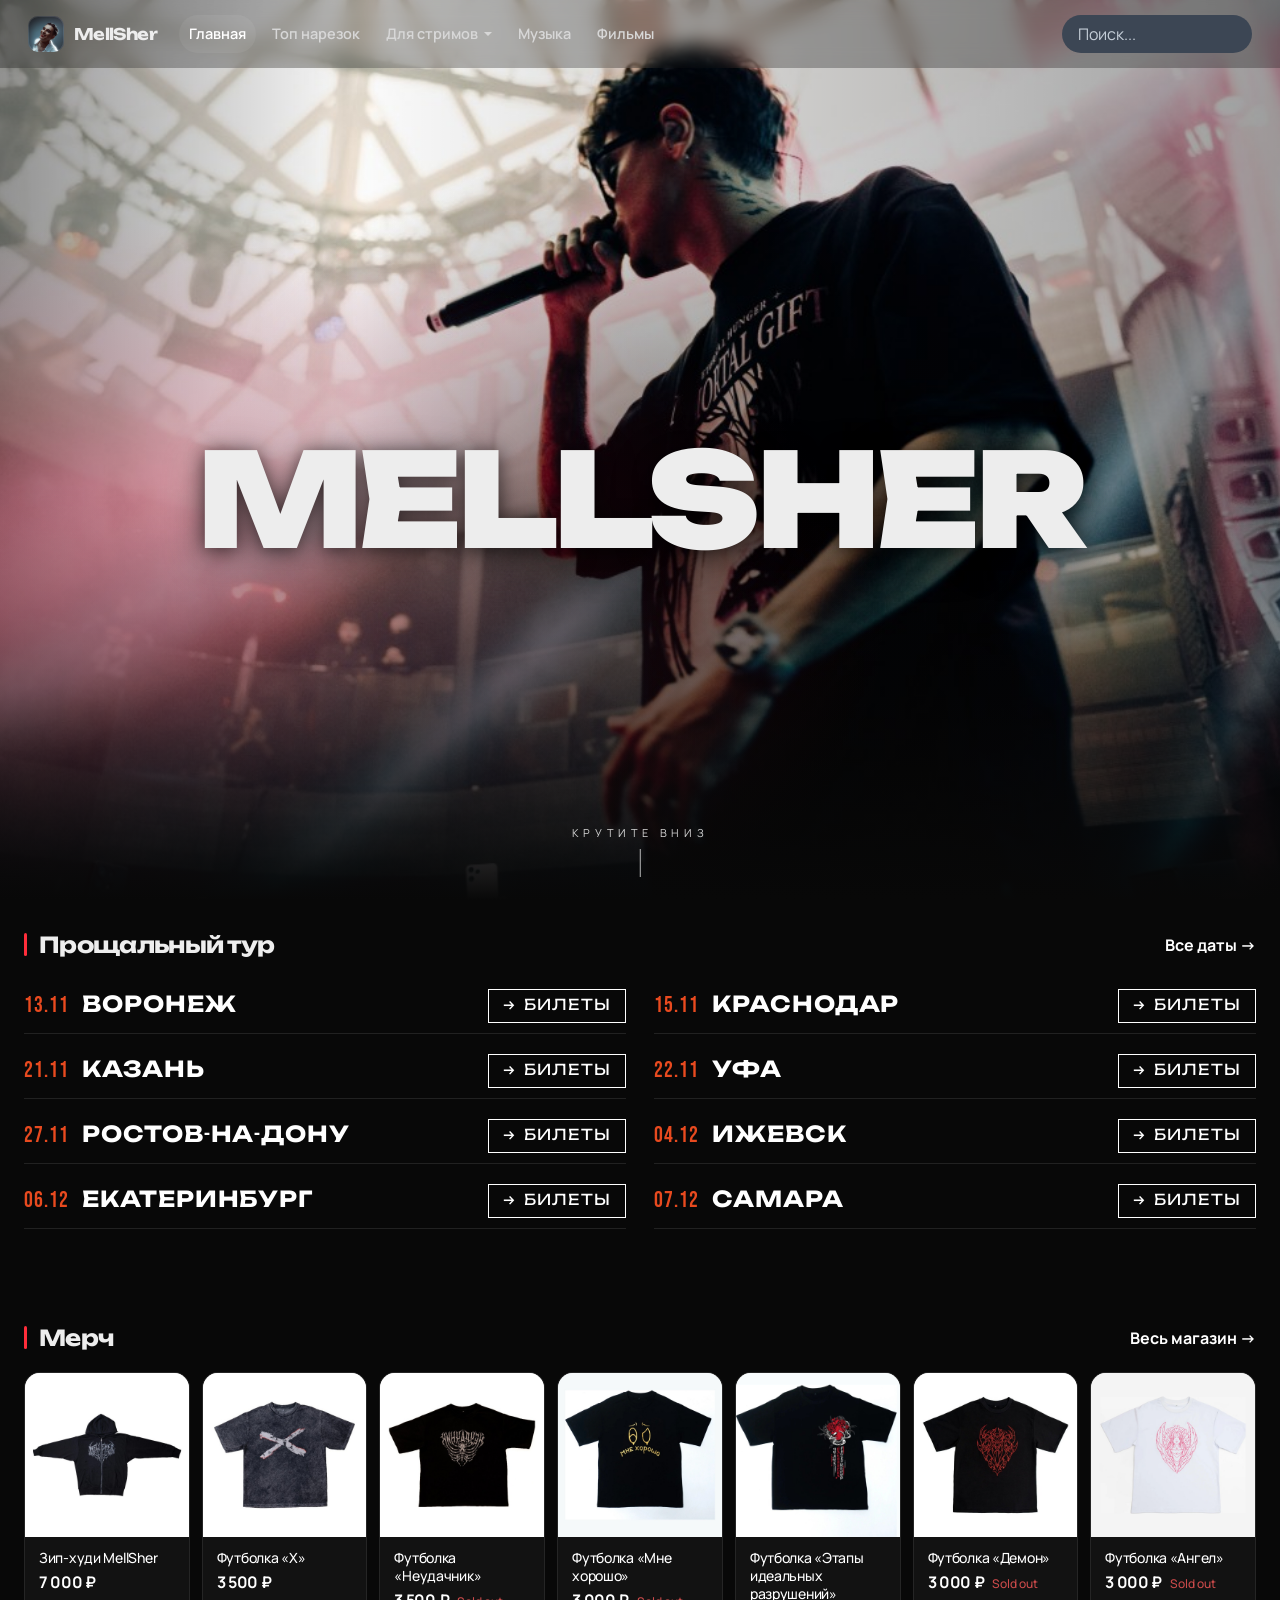
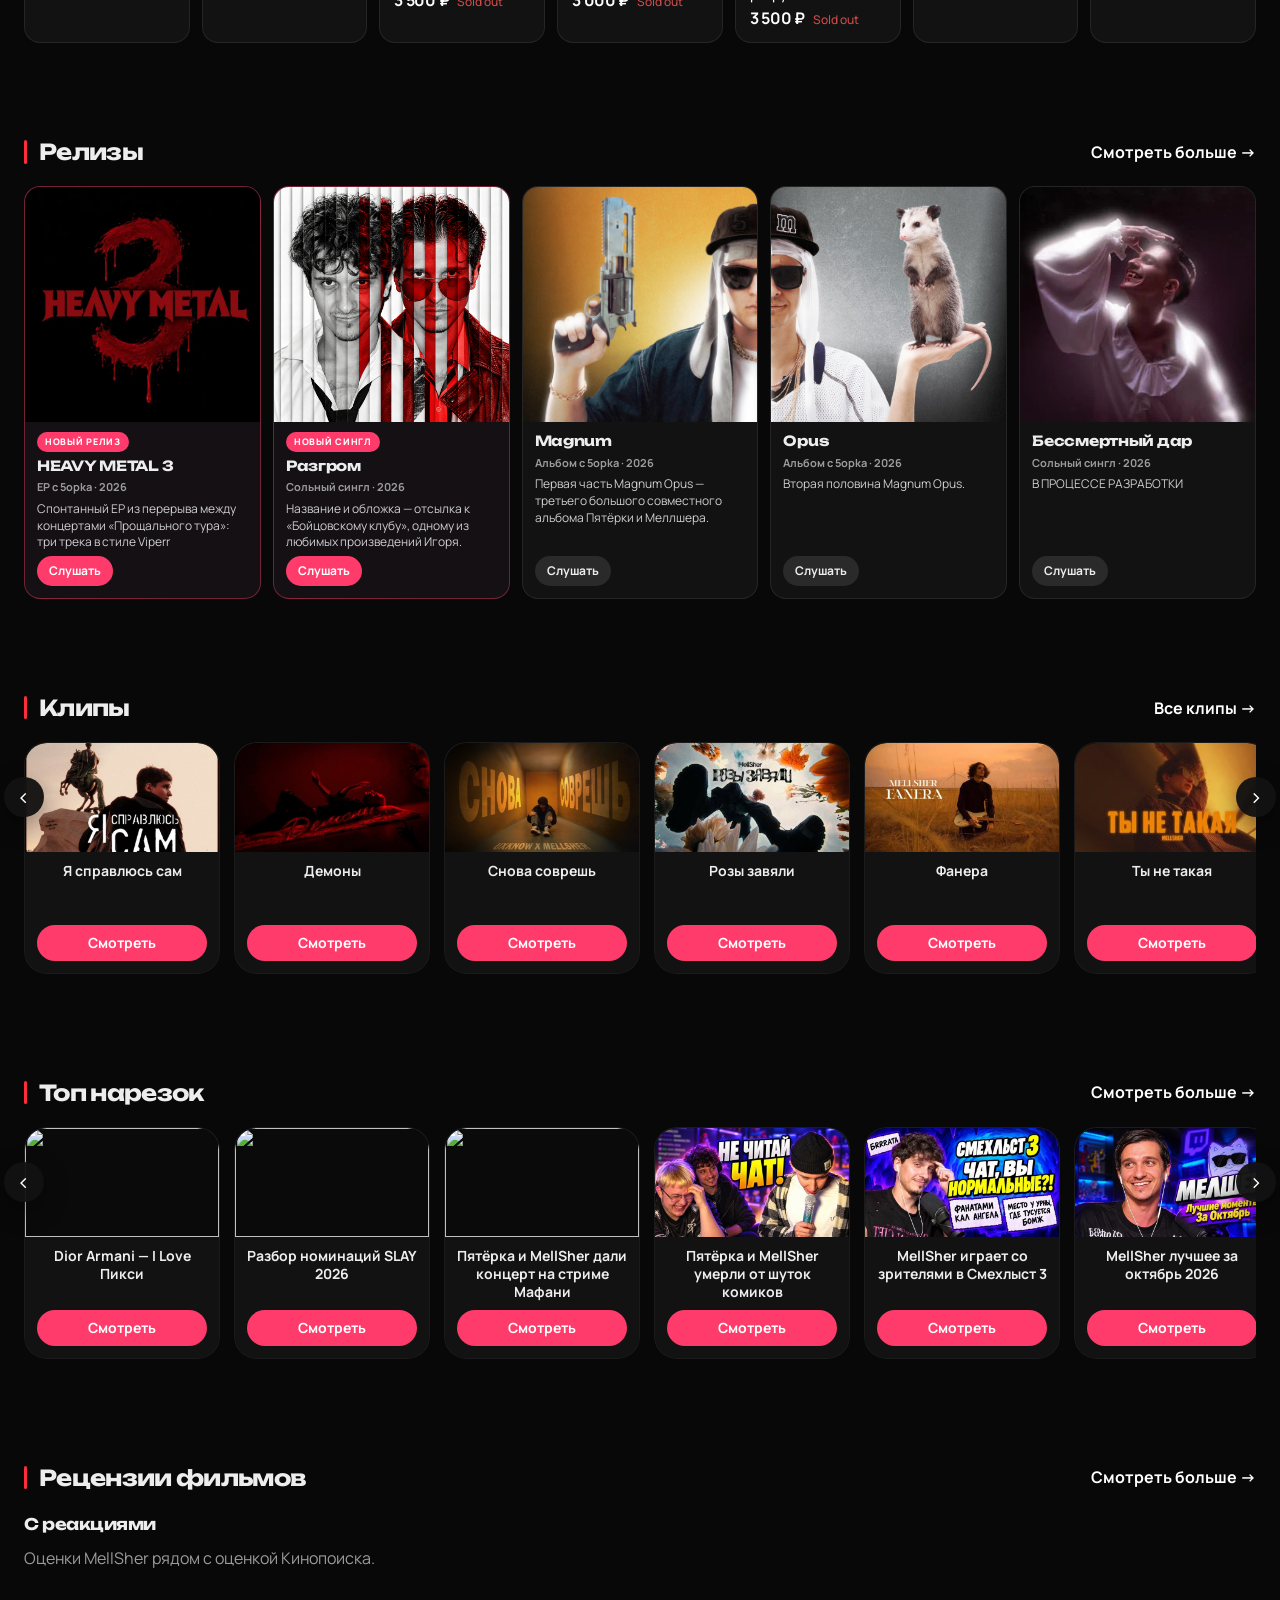
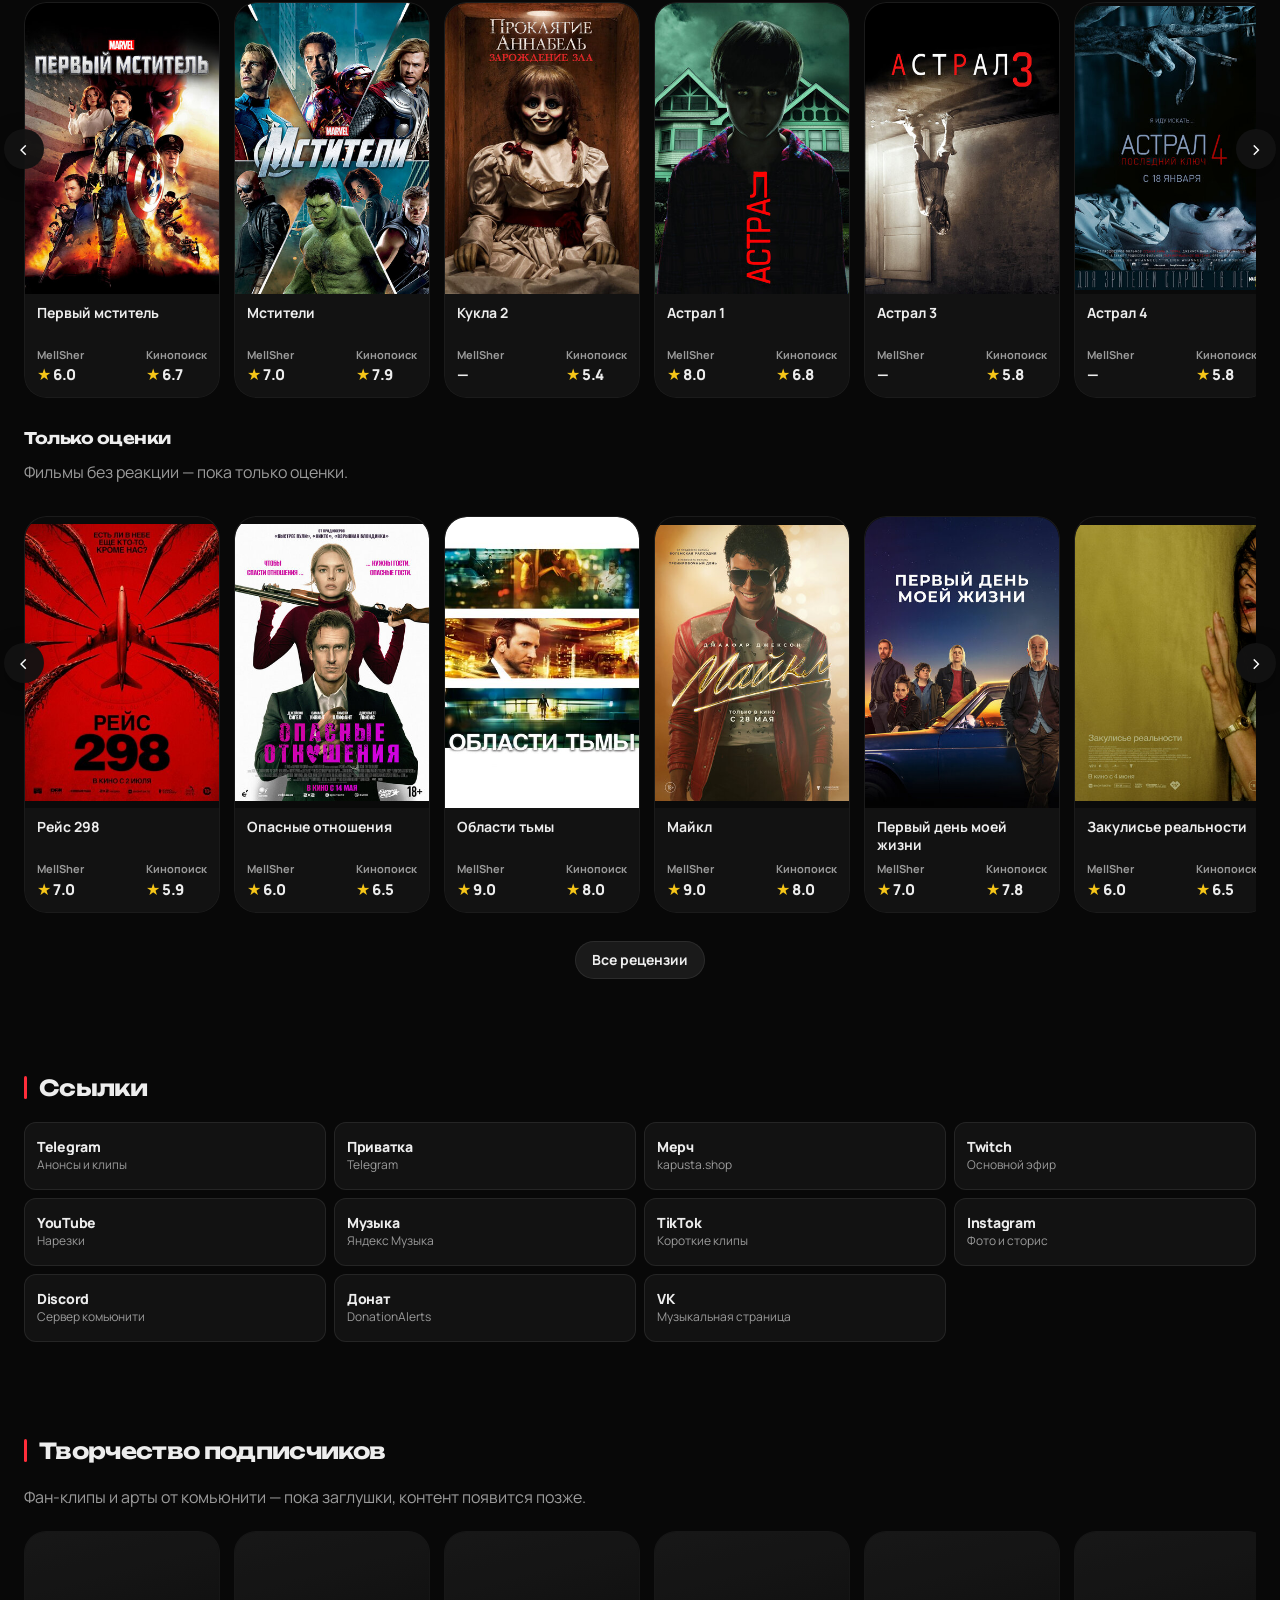
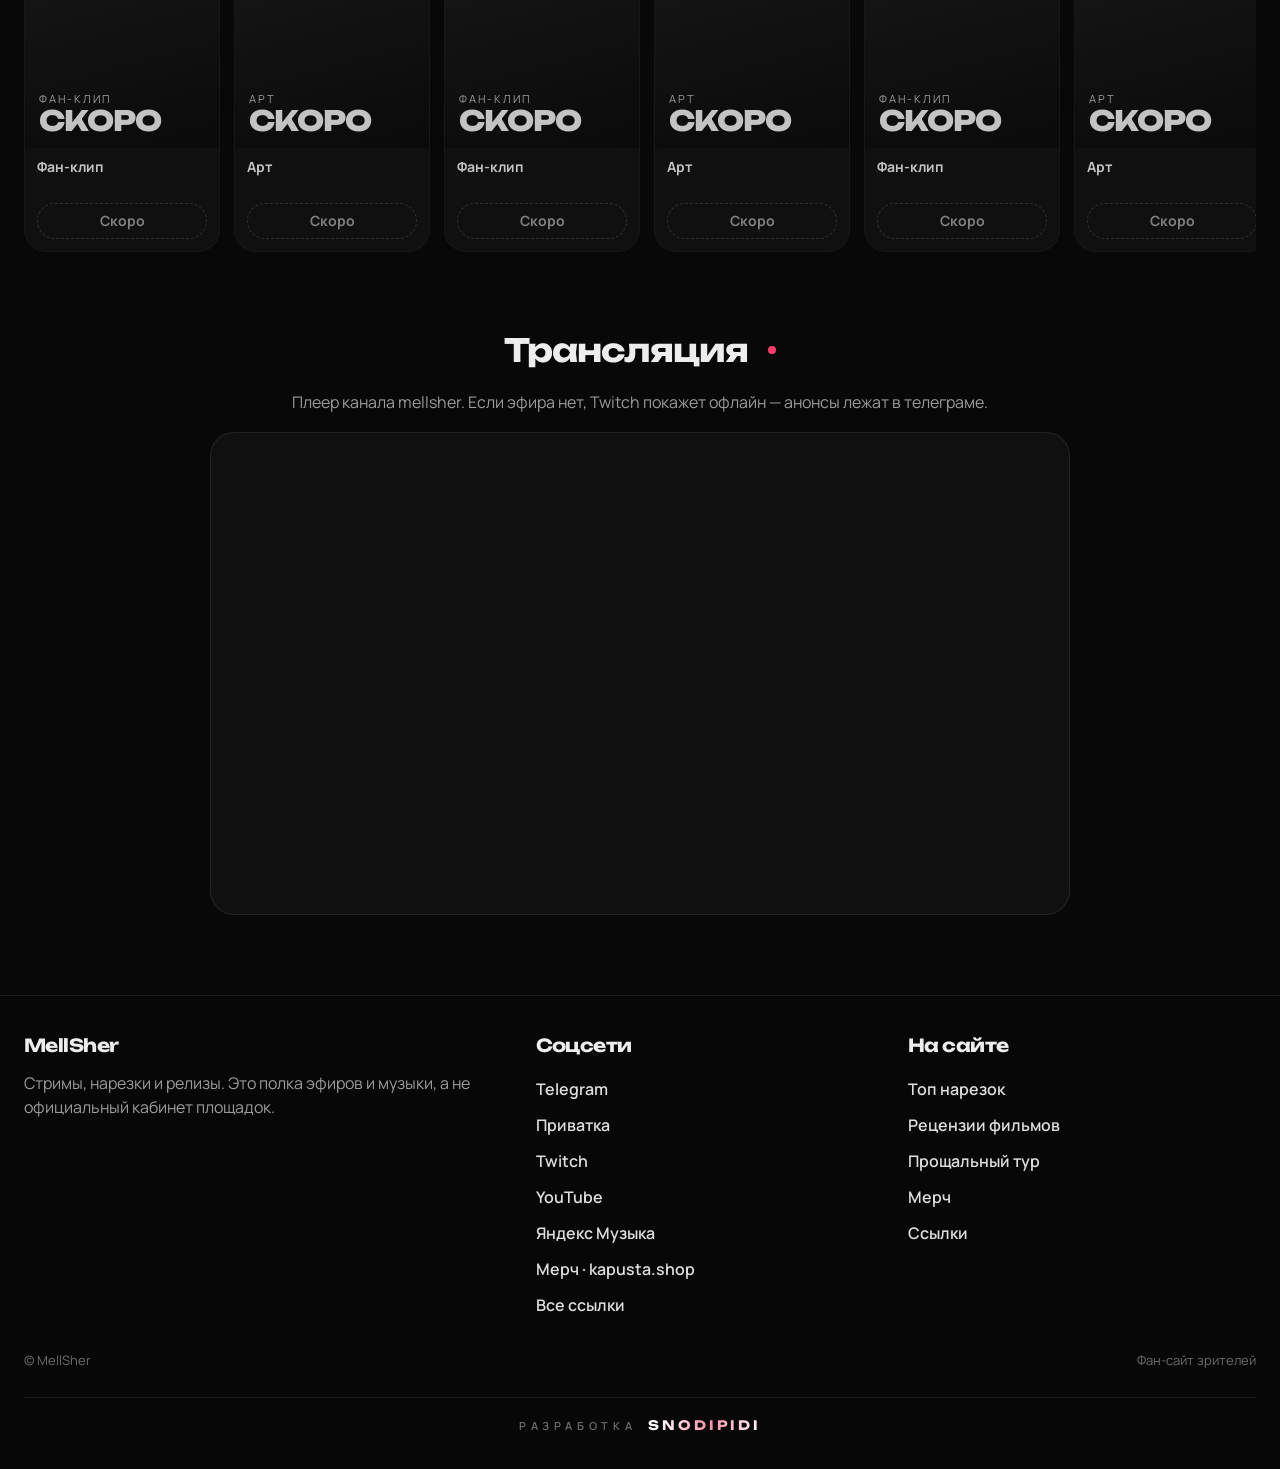
==== index.html @ 5dbf3616 "кнопка смотреть" ====
<!DOCTYPE html>
<html lang="ru">
<head>
  <meta charset="UTF-8" />
  <meta name="viewport" content="width=device-width, initial-scale=1" />
  <title>MellSher — стримы, шоу и релизы</title>
  <meta name="description" content="Фан-сайт MellSher: нарезки, реакции на ШГШ, релизы с 5opka и прощальный тур." />
  <meta name="theme-color" content="#080808" />
  <link rel="icon" href="favicon.svg" />
  <link rel="stylesheet" href="css/styles.css?v=39" />
</head>
<body data-page="home">
  <div id="chrome-header"></div>
  <main id="page"></main>
  <div id="chrome-footer"></div>
  <noscript><p class="noscript">Включите JavaScript, чтобы открыть сайт.</p></noscript>
  <script src="js/data.js?v=39"></script>
  <script src="js/reactions.js?v=39"></script>
  <script src="js/app.js?v=39"></script>
</body>
</html>
---- css/styles.css ----
@import url("https://fonts.googleapis.com/css2?family=Bebas+Neue&family=Manrope:wght@400;500;600;700;800&family=Unbounded:wght@500;700;800;900&display=swap");

:root {
  --bg: #080808;
  --bg-2: #101010;
  --card: #141414;
  --card-2: #1b1b1b;
  --text: #ededed;
  --muted: #9b9b9b;
  --faint: #6d6d6d;
  --line: rgba(255, 255, 255, 0.08);
  --red: #ff2d3a;
  --pink: #ff3b6b;
  --star: #f5c518;
  --header: 68px;
  --shadow: 0 20px 60px rgba(0, 0, 0, 0.35);
  --radius: 22px;
  font-synthesis: none;
}

* { box-sizing: border-box; }
html { scroll-behavior: smooth; }
body {
  margin: 0;
  background: var(--bg);
  color: var(--text);
  font-family: Manrope, Arial, sans-serif;
  font-size: 16px;
  line-height: 1.5;
  min-height: 100vh;
}
img { max-width: 100%; display: block; }
button, input { font: inherit; color: inherit; }
a { color: inherit; text-decoration: none; }
button { cursor: pointer; }
h1, h2, h3, h4 { font-family: Unbounded, Manrope, sans-serif; font-weight: 700; letter-spacing: -0.03em; }

.skip {
  position: absolute;
  left: 12px;
  top: -40px;
  background: #fff;
  color: #000;
  padding: 8px 12px;
  z-index: 100;
}
.skip:focus { top: 12px; }

.noscript {
  margin: 80px auto;
  max-width: 40rem;
  text-align: center;
  color: var(--muted);
}

/* Header */
.header {
  position: fixed;
  inset: 0 0 auto 0;
  z-index: 40;
  height: var(--header);
  display: flex;
  align-items: center;
  gap: 22px;
  padding: 0 28px;
  background: rgba(8, 8, 8, 0.28);
  backdrop-filter: blur(10px);
  transition: background 0.3s ease;
}
.header.solid { background: rgba(8, 8, 8, 0.88); }
.brand {
  display: flex;
  align-items: center;
  gap: 10px;
  flex: 0 0 auto;
  font-family: Unbounded, sans-serif;
  font-weight: 700;
  letter-spacing: -0.04em;
}
.brand-mark {
  width: 36px;
  height: 36px;
  border-radius: 10px;
  background: #1a1a1a url("../assets/brand.png") center 18% / cover;
  box-shadow: inset 0 0 0 1px rgba(255, 255, 255, 0.12);
}
.nav {
  display: flex;
  align-items: center;
  gap: 6px;
  flex: 1;
}
.nav a, .drop > button {
  background: none;
  border: 0;
  color: #d7d7d7;
  padding: 8px 10px;
  border-radius: 999px;
  font-size: 14.5px;
  font-weight: 600;
}
.nav a:hover, .drop > button:hover, .nav a.active { color: #fff; }
.nav a.active { background: rgba(255, 255, 255, 0.06); }

.drop { position: relative; }
.drop > button { display: flex; align-items: center; gap: 6px; }
.drop > button::after {
  content: "";
  border: 4px solid transparent;
  border-top-color: currentColor;
  margin-top: 3px;
}
.drop-menu {
  position: absolute;
  top: calc(100% + 8px);
  left: 0;
  min-width: 210px;
  padding: 8px;
  background: #161616;
  border: 1px solid var(--line);
  border-radius: 16px;
  box-shadow: var(--shadow);
  display: none;
}
.drop:hover .drop-menu, .drop:focus-within .drop-menu, .drop.open .drop-menu { display: grid; }
.drop-menu a {
  padding: 10px 12px;
  border-radius: 10px;
  color: #ddd;
}
.drop-menu a:hover { background: #222; }

.search { position: relative; margin-left: auto; }
.search input {
  width: 190px;
  height: 38px;
  border: 0;
  border-radius: 999px;
  background: #3c4654;
  padding: 0 16px;
  outline: none;
}
.search input::placeholder { color: #c5ced8; }
.search input:focus { background: #465365; box-shadow: 0 0 0 2px rgba(255, 255, 255, 0.16); }
.search-pop {
  position: absolute;
  top: calc(100% + 8px);
  right: 0;
  width: 320px;
  background: #141414;
  border: 1px solid var(--line);
  border-radius: 16px;
  padding: 8px;
  box-shadow: var(--shadow);
  display: none;
}
.search-pop.show { display: grid; }
.search-pop a, .search-empty {
  display: grid;
  gap: 2px;
  padding: 10px 12px;
  border-radius: 12px;
}
.search-pop a:hover { background: #222; }
.search-pop small, .search-empty { color: var(--muted); font-size: 12px; }

.user-btn {
  width: 38px;
  height: 38px;
  border-radius: 50%;
  border: 0;
  background: #2a2a2a;
  display: grid;
  place-items: center;
  flex: 0 0 auto;
}
.user-btn span {
  width: 16px;
  height: 16px;
  border: 2px solid #ddd;
  border-radius: 50%;
  position: relative;
}
.user-btn span::after {
  content: "";
  position: absolute;
  left: 50%;
  top: 16px;
  width: 20px;
  height: 10px;
  border: 2px solid #ddd;
  border-bottom: 0;
  border-radius: 12px 12px 0 0;
  transform: translateX(-50%);
}
.user-btn.named {
  width: auto;
  padding: 0 12px 0 8px;
  border-radius: 999px;
  gap: 8px;
  display: flex;
  align-items: center;
  font-weight: 700;
  font-size: 13px;
}
.user-btn.named i {
  width: 24px;
  height: 24px;
  border-radius: 50%;
  display: grid;
  place-items: center;
  background: var(--pink);
  font-style: normal;
  font-size: 12px;
}
.menu-btn {
  display: none;
  margin-left: 0;
  width: 40px;
  height: 40px;
  border-radius: 12px;
  border: 1px solid var(--line);
  background: transparent;
}

/* Hero */
.hero {
  position: relative;
  min-height: 100dvh;
  overflow: hidden;
  background: #000;
  display: flex;
  align-items: center;
  justify-content: center;
}
.hero img {
  position: absolute;
  inset: 0;
  width: 100%;
  height: 100%;
  object-fit: cover;
  object-position: 62% 28%;
}
.hero-shade {
  position: absolute;
  inset: 0;
  background:
    linear-gradient(to top, #080808 0%, rgba(8, 8, 8, 0.28) 24%, transparent 46%),
    radial-gradient(ellipse at 50% 62%, rgba(0, 0, 0, 0.48), transparent 52%),
    radial-gradient(ellipse at 12% 70%, rgba(255, 40, 90, 0.32), transparent 46%),
    linear-gradient(90deg, rgba(0, 0, 0, 0.42), transparent 28%, rgba(0, 0, 0, 0.38));
}
.hero-title {
  position: relative;
  z-index: 2;
  margin: 11vh 0 0;
  width: 100%;
  padding: 0 3vw;
  text-align: center;
  font-size: 10.2vw;
  line-height: 0.9;
  letter-spacing: -0.045em;
  font-weight: 900;
  text-transform: uppercase;
  white-space: nowrap;
  text-shadow: 0 2px 18px rgba(0, 0, 0, 0.55), 0 10px 40px rgba(0, 0, 0, 0.45);
}
.scroll-cue {
  position: absolute;
  z-index: 3;
  left: 50%;
  bottom: 22px;
  transform: translateX(-50%);
  background: none;
  border: 0;
  color: rgba(255, 255, 255, 0.82);
  letter-spacing: 0.42em;
  font-size: 11px;
  text-transform: uppercase;
  display: grid;
  justify-items: center;
  gap: 8px;
}
.scroll-cue::after {
  content: "";
  width: 1px;
  height: 28px;
  background: rgba(255, 255, 255, 0.7);
}
.hero-chip {
  position: absolute;
  z-index: 3;
  left: 28px;
  top: calc(var(--header) + 18px);
  display: flex;
  gap: 14px;
  align-items: center;
  padding: 10px 12px;
  border-radius: 0;
  background: rgba(0, 0, 0, 0.55);
  border: 1px solid rgba(255, 255, 255, 0.18);
  backdrop-filter: blur(8px);
}
.hero-chip .tour-date {
  font-size: 22px;
}
.hero-chip .tour-city {
  font-size: 22px;
  white-space: nowrap;
}
.hero-chip .tour-btn {
  min-height: 30px;
  padding: 0 12px;
  font-size: 14px;
}
.hero-chip:hover .tour-btn {
  background: #fff;
  color: #000;
}
.dot {
  width: 8px;
  height: 8px;
  border-radius: 50%;
  background: var(--pink);
  box-shadow: 0 0 0 0 rgba(255, 59, 107, 0.7);
  animation: pulse 1.8s infinite;
}
@keyframes pulse {
  70% { box-shadow: 0 0 0 8px rgba(255, 59, 107, 0); }
  100% { box-shadow: 0 0 0 0 rgba(255, 59, 107, 0); }
}

.wrap { width: min(1240px, calc(100% - 48px)); margin: 0 auto; }
.section { padding: 28px 0 64px; }
.section-head {
  display: flex;
  align-items: center;
  justify-content: space-between;
  flex-wrap: wrap;
  gap: 14px 18px;
  margin: 0 0 18px;
}
.section-head h2, .block-title {
  margin: 0;
  font-size: 22px;
  display: flex;
  align-items: center;
  gap: 12px;
}
.section-head h2::before, .block-title::before {
  content: "";
  width: 3px;
  height: 1.05em;
  background: var(--red);
  border-radius: 2px;
}
.section-head a.more, .text-link { color: #fff; font-weight: 700; }
.track-sort {
  display: inline-flex;
  align-items: center;
  gap: 10px;
  color: var(--muted);
  font-size: 13px;
  font-weight: 600;
}
.track-sort select {
  appearance: none;
  border: 1px solid var(--line);
  background: #161616 url("data:image/svg+xml,%3Csvg xmlns='http://www.w3.org/2000/svg' width='12' height='8' viewBox='0 0 12 8'%3E%3Cpath fill='%239b9b9b' d='M1 1l5 5 5-5'/%3E%3C/svg%3E") no-repeat right 12px center;
  color: #fff;
  border-radius: 999px;
  height: 36px;
  padding: 0 34px 0 14px;
  font: inherit;
  font-weight: 700;
  font-size: 13px;
  outline: none;
  cursor: pointer;
}
.track-sort select:focus {
  border-color: rgba(255, 59, 107, 0.55);
  box-shadow: 0 0 0 2px rgba(255, 59, 107, 0.18);
}
.arrow::after { content: " →"; }
.series-card .actions { margin: 0; }
.playlist-actions {
  display: flex;
  flex-wrap: wrap;
  gap: 10px;
  width: 100%;
  max-width: 440px;
}
.playlist-btn {
  flex: 1 1 190px;
  height: 44px;
  min-width: 0;
  padding: 0 16px;
  white-space: nowrap;
  background: var(--pink);
  border: 0;
  color: #fff;
  font-size: 13px;
  letter-spacing: 0.02em;
}
.playlist-btn:hover { background: #ff527d; }

.tour-row {
  display: grid;
  grid-template-columns: repeat(2, minmax(0, 1fr));
  gap: 10px 28px;
}
.tour-card {
  display: flex;
  align-items: center;
  justify-content: space-between;
  gap: 14px;
  min-width: 0;
  padding: 10px 0;
  border-bottom: 1px solid rgba(255, 255, 255, 0.1);
  background: transparent;
  color: inherit;
  transition: opacity 0.15s ease;
}
.tour-card:hover { opacity: 0.88; }
.tour-card:hover .tour-btn {
  background: #fff;
  color: #000;
}
.tour-main {
  display: flex;
  align-items: baseline;
  gap: 14px;
  min-width: 0;
}
.tour-date {
  flex: 0 0 auto;
  color: #e84a1f;
  font-family: "Bebas Neue", Unbounded, sans-serif;
  font-size: 22px;
  line-height: 1;
  letter-spacing: 0.04em;
}
.tour-city {
  margin: 0;
  min-width: 0;
  color: #fff;
  font-family: "Bebas Neue", Unbounded, sans-serif;
  font-size: 22px;
  line-height: 1;
  letter-spacing: 0.04em;
  text-transform: uppercase;
  white-space: nowrap;
  overflow: hidden;
  text-overflow: ellipsis;
}
.tour-btn {
  flex: 0 0 auto;
  display: inline-flex;
  align-items: center;
  gap: 8px;
  min-height: 34px;
  padding: 0 14px;
  border: 1px solid #fff;
  border-radius: 0;
  background: transparent;
  color: #fff;
  font-family: "Bebas Neue", Unbounded, sans-serif;
  font-size: 15px;
  letter-spacing: 0.08em;
  text-transform: uppercase;
  white-space: nowrap;
  transition: background 0.15s ease, color 0.15s ease;
}
.tour-btn span { font-size: 14px; line-height: 1; }

.scroller-wrap {
  position: relative;
  display: block;
  min-width: 0;
  max-width: 100%;
}
.scroller {
  display: grid;
  grid-auto-flow: column;
  grid-auto-columns: 196px;
  grid-auto-rows: minmax(0, auto);
  gap: 14px;
  overflow-x: auto;
  overflow-y: hidden;
  padding: 0 0 10px;
  scroll-snap-type: x mandatory;
  scrollbar-width: none;
  min-width: 0;
  width: 100%;
  max-width: 100%;
}
.scroller::-webkit-scrollbar { height: 0; }
.scroller-nav {
  position: absolute;
  top: 35px;
  z-index: 4;
  width: 40px;
  height: 40px;
  margin: 0;
  border: 0;
  border-radius: 50%;
  background: rgba(18, 18, 18, 0.96);
  color: #fff;
  font-size: 22px;
  line-height: 1;
  display: grid;
  place-items: center;
  box-shadow: 0 8px 24px rgba(0, 0, 0, 0.35);
  cursor: pointer;
  flex-shrink: 0;
}
.scroller-nav.prev { left: -20px; }
.scroller-nav.next { right: -20px; }
.scroller-nav:hover { background: #242424; }
.scroller-wrap:has(.film-thumb) .scroller-nav {
  top: 127px;
}

.card {
  scroll-snap-align: start;
  background: #121212;
  border-radius: 22px;
  overflow: hidden;
  border: 1px solid rgba(255, 255, 255, 0.04);
  display: flex;
  flex-direction: column;
  height: 100%;
  min-height: 0;
}
.clip-card {
  border-radius: 22px !important;
  overflow: hidden !important;
  -webkit-mask-image: -webkit-radial-gradient(white, black);
  color: inherit;
  text-decoration: none;
}
.clip-card .card-body {
  flex: 1;
  display: flex;
  flex-direction: column;
  align-content: start;
}
.clip-card:not(.film-card) .card-body {
  text-align: center;
  align-items: stretch;
}
.clip-card:not(.film-card) h3 {
  text-align: center;
  flex: 1;
  min-height: 3.9em;
}
.clip-card:not(.film-card) .card-body > .btn {
  margin-top: auto;
  width: 100%;
}
.clip-card .poster.thumb {
  border-radius: 22px 22px 0 0;
  overflow: hidden;
}
.film-card .card-body {
  gap: 8px;
}
.film-card h3 {
  margin: 0;
  font-size: 14px;
  line-height: 1.25;
  min-height: 2.5em;
  max-height: 2.5em;
  display: -webkit-box;
  -webkit-line-clamp: 2;
  -webkit-box-orient: vertical;
  overflow: hidden;
  overflow-wrap: anywhere;
  word-break: break-word;
}
.film-card .film-scores {
  margin-top: auto;
  font-size: 11px;
  gap: 8px;
}
.film-card .film-scores b {
  font-size: 15px;
}
.film-card.is-link {
  cursor: pointer;
  transition: border-color 0.15s ease, transform 0.15s ease, box-shadow 0.15s ease;
}
.film-card.is-link:hover {
  border-color: rgba(255, 59, 107, 0.4);
  transform: translateY(-3px);
  box-shadow: 0 12px 28px rgba(0, 0, 0, 0.35);
}
.film-card.is-link:hover .film-thumb img {
  transform: scale(1.05);
}
.film-card .film-thumb img {
  transition: transform 0.45s ease;
}
.film-card.score-only {
  cursor: default;
}
.film-card.score-only:hover {
  transform: none;
  box-shadow: none;
}
.poster {
  position: relative;
  aspect-ratio: 3 / 3.35;
  background:
    radial-gradient(90% 60% at 20% 0%, rgba(255, 255, 255, 0.16), transparent 42%),
    linear-gradient(165deg, var(--c1), var(--c2) 70%);
  display: flex;
  flex-direction: column;
  justify-content: flex-end;
  padding: 14px;
  overflow: hidden;
  flex-shrink: 0;
}
.poster.photo {
  background:
    linear-gradient(to top, rgba(0, 0, 0, 0.72), rgba(0, 0, 0, 0.05) 55%),
    url("../assets/hero.png") center 22% / cover;
}
.poster.thumb {
  aspect-ratio: 16 / 9;
  padding: 0;
  background: #0a0a0a;
  overflow: hidden;
  display: block;
}
.poster.thumb.film-thumb {
  aspect-ratio: 2 / 3;
}
.poster.thumb img {
  position: absolute;
  inset: 0;
  width: 100%;
  height: 100%;
  object-fit: cover;
  object-position: center;
  display: block;
  border: 0;
}
.poster.thumb.film-thumb img {
  object-fit: contain;
}
.poster.thumb .poster-kicker {
  position: absolute;
  left: 10px;
  bottom: 10px;
  z-index: 2;
  padding: 4px 8px;
  border-radius: 999px;
  background: rgba(0, 0, 0, 0.55);
}
.poster.stub-poster {
  background: linear-gradient(165deg, #1c1c1c, #0b0b0b);
}
.poster-link { position: absolute; inset: 0; z-index: 1; }
.poster-kicker, .poster-title { pointer-events: none; }
.poster-kicker {
  position: relative;
  z-index: 2;
  font-size: 11px;
  letter-spacing: 0.16em;
  text-transform: uppercase;
  color: rgba(255, 255, 255, 0.72);
}
.poster-title {
  position: relative;
  z-index: 2;
  font-family: Unbounded, sans-serif;
  font-weight: 800;
  font-size: 28px;
  line-height: 0.95;
  letter-spacing: -0.04em;
  text-transform: uppercase;
}
.ribbon {
  position: absolute;
  z-index: 2;
  top: 0;
  left: 12px;
  width: 28px;
  height: 36px;
  border: 0;
  background: #0d0d0d;
  color: #fff;
  clip-path: polygon(0 0, 100% 0, 100% 100%, 50% 76%, 0 100%);
  font-size: 16px;
  line-height: 28px;
}
.ribbon.on { background: var(--pink); }

.card-body { padding: 10px 12px 12px; display: grid; gap: 8px; }
.score-row { display: flex; align-items: center; justify-content: space-between; }
.score { font-weight: 800; display: flex; gap: 4px; align-items: center; }
.score i, .star { color: var(--star); font-style: normal; }
.ghost {
  background: none;
  border: 0;
  color: #8d8d8d;
  font-size: 18px;
  padding: 0;
}
.card h3 { margin: 0; font-family: Manrope, sans-serif; font-size: 14px; font-weight: 700; letter-spacing: 0; line-height: 1.3; min-height: 2.6em; }
.btn {
  display: flex;
  align-items: center;
  justify-content: center;
  gap: 6px;
  height: 36px;
  padding: 0 16px;
  border-radius: 999px;
  background: #2a2a2a;
  border: 0;
  font-weight: 700;
  font-size: 14px;
  box-sizing: border-box;
}
.btn:hover { background: #343434; }
.btn.pink { background: var(--pink); color: #fff; }
.btn.pink:hover { background: #ff527d; }
.btn.yellow { background: #ffcc00; color: #111; }
.btn.yellow:hover { background: #ffd633; }
.btn.disabled {
  background: transparent;
  border: 1px dashed rgba(255, 255, 255, 0.16);
  color: var(--muted);
  pointer-events: none;
}
.card.stub { opacity: 0.82; }
.center { display: flex; justify-content: center; margin-top: 18px; }
.pill {
  display: inline-flex;
  align-items: center;
  height: 38px;
  padding: 0 16px;
  border-radius: 999px;
  background: #1a1a1a;
  border: 1px solid var(--line);
  font-weight: 700;
  font-size: 14px;
}
.pill:hover { background: #222; }

/* Series */
.series-stage {
  position: relative;
  display: grid;
  place-items: center;
  padding: 0 58px;
}
.series-frame {
  width: min(860px, 100%);
  min-height: 360px;
}
.series-card {
  width: 100%;
  min-height: 360px;
  display: grid;
  grid-template-columns: 280px 1fr;
  gap: 28px;
  align-items: stretch;
  background: #141414;
  border-radius: 28px;
  padding: 22px;
  border: 1px solid var(--line);
}
.series-card.is-in-next {
  animation: series-in-next 0.38s cubic-bezier(0.22, 1, 0.36, 1);
}
.series-card.is-in-prev {
  animation: series-in-prev 0.38s cubic-bezier(0.22, 1, 0.36, 1);
}
@keyframes series-in-next {
  from { opacity: 0; transform: translateX(36px); }
  to { opacity: 1; transform: translateX(0); }
}
@keyframes series-in-prev {
  from { opacity: 0; transform: translateX(-36px); }
  to { opacity: 1; transform: translateX(0); }
}
.series-poster {
  border-radius: 18px;
  overflow: hidden;
  width: 100%;
  min-height: 316px;
  height: 100%;
  background:
    radial-gradient(80% 50% at 30% 0%, rgba(255, 255, 255, 0.18), transparent 40%),
    linear-gradient(160deg, var(--c1), var(--c2));
  display: flex;
  align-items: flex-end;
  padding: 16px;
  font-family: Unbounded, sans-serif;
  font-size: 34px;
  line-height: 0.9;
  letter-spacing: -0.04em;
  text-transform: uppercase;
  color: inherit;
}
.series-poster.has-img,
.series-poster.photo { padding: 0; background: #1a1714; }
.series-poster img {
  width: 100%;
  height: 100%;
  object-fit: cover;
  object-position: center 18%;
  display: block;
}
.series-poster.stub {
  align-items: center;
  justify-content: center;
  color: var(--muted);
  font-size: 28px;
  text-transform: none;
  letter-spacing: -0.02em;
}
.series-card.stub { opacity: 0.88; }
.series-card > div:last-child {
  display: flex;
  flex-direction: column;
  justify-content: center;
  min-width: 0;
  min-height: 100%;
}
.series-card h3 { margin: 8px 0 6px; font-size: 32px; }
.series-meta { color: var(--muted); display: flex; flex-wrap: wrap; gap: 12px; font-weight: 700; font-size: 14px; }
.score-pill {
  display: inline-flex;
  align-items: center;
  gap: 4px;
  background: rgba(0, 0, 0, 0.45);
  border-radius: 8px;
  padding: 2px 7px;
  font-family: Manrope, sans-serif;
  font-size: 14px;
  letter-spacing: 0;
  font-weight: 800;
}
.series-card p {
  color: #c8c8c8;
  margin: 12px 0 18px;
  flex: 1;
  display: -webkit-box;
  -webkit-line-clamp: 5;
  line-clamp: 5;
  -webkit-box-orient: vertical;
  overflow: hidden;
}
.series-nav {
  position: absolute;
  top: 50%;
  transform: translateY(-50%);
  width: 46px;
  height: 46px;
  border-radius: 50%;
  border: 0;
  background: #1c1c1c;
  color: #fff;
  font-size: 22px;
  z-index: 2;
}
.series-nav.prev { left: 0; }
.series-nav.next { right: 0; }
.dots { display: flex; justify-content: center; gap: 8px; margin-top: 16px; }
.dots button {
  width: 8px;
  height: 8px;
  border-radius: 50%;
  border: 0;
  background: #333;
  padding: 0;
}
.dots button.on { background: #fff; }

.release-grid {
  display: grid;
  grid-template-columns: repeat(auto-fill, minmax(200px, 1fr));
  gap: 12px;
}
.music-grid {
  display: grid;
  grid-template-columns: repeat(auto-fill, minmax(168px, 1fr));
  gap: 12px;
}
.catalog {
  display: grid;
  grid-template-columns: repeat(auto-fill, minmax(200px, 1fr));
  gap: 14px;
}
.release {
  position: relative;
  background: #121212;
  border-radius: 16px;
  padding: 14px;
  border: 1px solid var(--line);
  display: flex;
  flex-direction: column;
  gap: 6px;
  min-height: 0;
}
.release.has-cover {
  padding: 0;
  overflow: hidden;
  gap: 0;
}
.release-cover {
  aspect-ratio: 1;
  width: 100%;
  background: #1a1a1a;
  overflow: hidden;
}
.release-cover img {
  width: 100%;
  height: 100%;
  object-fit: cover;
  display: block;
}
.release-body {
  display: flex;
  flex-direction: column;
  gap: 5px;
  padding: 10px 12px 12px;
  flex: 1;
  min-width: 0;
}
.release h3 {
  margin: 0;
  font-size: 14px;
  line-height: 1.25;
  letter-spacing: -0.02em;
}
.release .kind { color: var(--muted); font-size: 11px; font-weight: 700; }
.release p {
  margin: 0;
  color: #cfcfcf;
  font-size: 12px;
  line-height: 1.4;
}
.release .btn {
  margin-top: auto;
  width: fit-content;
  height: 30px;
  padding: 0 12px;
  font-size: 12px;
}
.release.featured {
  background:
    radial-gradient(120% 80% at 0% 0%, rgba(255, 59, 107, 0.18), transparent 55%),
    #141014;
  border-color: rgba(255, 59, 107, 0.4);
}
.release-badge {
  display: inline-flex;
  align-items: center;
  width: fit-content;
  padding: 3px 8px;
  border-radius: 999px;
  background: var(--pink);
  color: #fff;
  font-size: 9px;
  font-weight: 800;
  letter-spacing: 0.08em;
  text-transform: uppercase;
}
.release.stub { opacity: 0.92; }
.merch-grid {
  display: grid;
  grid-template-columns: repeat(auto-fill, minmax(160px, 1fr));
  gap: 12px;
}
.merch-item {
  display: flex;
  flex-direction: column;
  background: #121212;
  border: 1px solid var(--line);
  border-radius: 16px;
  overflow: hidden;
  color: inherit;
  text-decoration: none;
  transition: border-color 0.15s ease, transform 0.15s ease;
}
.merch-item:hover {
  border-color: rgba(255, 255, 255, 0.18);
  transform: translateY(-2px);
}
.merch-photo {
  aspect-ratio: 1;
  background: #f3f3f3;
  overflow: hidden;
}
.merch-photo img {
  width: 100%;
  height: 100%;
  object-fit: contain;
  object-position: center;
  display: block;
}
.merch-body {
  display: grid;
  gap: 6px;
  padding: 12px 14px 14px;
}
.merch-body strong {
  font-size: 14px;
  font-weight: 500;
  letter-spacing: -0.02em;
  line-height: 1.3;
  color: #fff;
}
.merch-meta {
  display: flex;
  flex-wrap: wrap;
  align-items: baseline;
  gap: 8px;
}
.merch-price {
  color: #fff;
  font-size: 16px;
  font-weight: 700;
  letter-spacing: -0.02em;
  line-height: 1.2;
}
.merch-sold {
  color: #cc4b4b;
  font-size: 12px;
  font-weight: 500;
  line-height: 1.2;
}

.links-grid {
  display: grid;
  grid-template-columns: repeat(4, minmax(0, 1fr));
  gap: 8px;
}
.link-card {
  position: relative;
  display: grid;
  align-content: center;
  gap: 2px;
  height: 68px;
  padding: 10px 12px;
  border-radius: 12px;
  border: 1px solid var(--line);
  background: #121212;
  color: inherit;
  text-decoration: none;
  overflow: hidden;
  transition: border-color 0.15s ease, transform 0.15s ease;
}
.link-card:hover {
  border-color: rgba(255, 255, 255, 0.18);
  transform: translateY(-1px);
}
.link-card strong {
  font-size: 14px;
  font-weight: 800;
  letter-spacing: -0.02em;
  line-height: 1.2;
  white-space: nowrap;
  overflow: hidden;
  text-overflow: ellipsis;
}
.link-card > span:not(.link-badge) {
  color: var(--muted);
  font-size: 12px;
  line-height: 1.25;
  white-space: nowrap;
  overflow: hidden;
  text-overflow: ellipsis;
}
.link-badge {
  position: absolute;
  top: 8px;
  right: 8px;
  padding: 2px 6px;
  border-radius: 999px;
  background: #f5c518;
  color: #111;
  font-size: 8px;
  font-weight: 800;
  letter-spacing: 0.04em;
  text-transform: uppercase;
  line-height: 1.2;
}
.link-card.warn {
  background:
    radial-gradient(120% 80% at 100% 0%, rgba(245, 197, 24, 0.12), transparent 50%),
    #141210;
  border-color: rgba(245, 197, 24, 0.28);
}

.film-strip {
  display: grid;
  gap: 10px;
  margin-top: 18px;
  min-width: 0;
  max-width: 100%;
}
.film-strip:first-of-type { margin-top: 8px; }
.film-strip .scroller-wrap,
.film-strip .scroller {
  min-width: 0;
  max-width: 100%;
}
.strip-title {
  margin: 0;
  font-family: Unbounded, sans-serif;
  font-size: 16px;
  letter-spacing: -0.03em;
}
.film-grid {
  display: grid;
  grid-template-columns: repeat(auto-fill, minmax(160px, 1fr));
  gap: 14px;
}
.film {
  background: #121212;
  border-radius: 20px;
  padding: 16px;
  border: 1px solid var(--line);
  display: flex;
  flex-direction: column;
  gap: 12px;
  min-height: 132px;
  overflow: hidden;
}
.film.stub {
  opacity: 0.72;
  pointer-events: none;
}
.film-poster.stub-film {
  aspect-ratio: 2 / 3;
  background:
    linear-gradient(165deg, #222, #101010);
  display: grid;
  place-items: center;
}
.film-poster.stub-film::after {
  content: "Скоро";
  font-family: Unbounded, sans-serif;
  font-size: 14px;
  color: rgba(255, 255, 255, 0.45);
  letter-spacing: 0.08em;
  text-transform: uppercase;
}
.film.has-poster {
  padding: 0;
  min-height: 0;
  gap: 0;
}
.film-poster {
  aspect-ratio: 2 / 3;
  background: #0a0a0a;
  overflow: hidden;
}
.film-poster img {
  width: 100%;
  height: 100%;
  object-fit: cover;
  display: block;
}
.film.is-link .film-poster img {
  transition: transform .45s ease;
}
.film-body {
  display: flex;
  flex-direction: column;
  gap: 10px;
  padding: 14px 14px 16px;
  flex: 1;
}
.film h3 {
  margin: 0;
  font-size: 15px;
  line-height: 1.25;
  min-height: 2.5em;
  max-height: 2.5em;
  display: -webkit-box;
  -webkit-line-clamp: 2;
  -webkit-box-orient: vertical;
  overflow: hidden;
  overflow-wrap: anywhere;
  word-break: break-word;
}
.film-scores {
  display: flex;
  justify-content: space-between;
  gap: 10px;
  margin-top: auto;
  color: var(--muted);
  font-size: 13px;
  font-weight: 700;
  line-height: 1.3;
}
.film-scores span {
  display: grid;
  gap: 2px;
}
.film-scores b {
  color: var(--text);
  font-size: 18px;
  font-weight: 800;
  letter-spacing: -0.03em;
}
.film-scores b i { font-size: 16px; }
.film.score-only {
  cursor: default;
}
.film.score-only:hover,
.film.score-only:hover .film-poster img {
  transform: none;
  box-shadow: none;
  border-color: var(--line);
}
.film.is-link {
  color: inherit;
  text-decoration: none;
  cursor: pointer;
  transition: border-color 0.15s ease, transform 0.15s ease, box-shadow 0.15s ease;
}
.film.is-link:hover {
  border-color: rgba(255, 59, 107, 0.4);
  transform: translateY(-3px);
  box-shadow: 0 12px 28px rgba(0, 0, 0, 0.35);
}
.film.is-link:hover .film-poster img {
  transform: scale(1.05);
}
.detail-scores {
  margin: 0 0 14px;
  max-width: 360px;
}

.film-hero {
  position: relative;
  padding: calc(var(--header) + 28px) 0 18px;
  overflow: hidden;
  border-bottom: 1px solid var(--line);
  background: #0a0a0a;
}
.film-hero.has-bg::before {
  content: "";
  position: absolute;
  inset: -40px;
  background:
    linear-gradient(90deg, rgba(8, 8, 8, 0.92) 18%, rgba(8, 8, 8, 0.55) 58%, rgba(8, 8, 8, 0.82)),
    var(--film-bg) center 20% / cover;
  filter: blur(18px) saturate(1.15);
  transform: scale(1.08);
  opacity: 0.9;
}
.film-hero-shade {
  position: absolute;
  inset: 0;
  background:
    radial-gradient(70% 80% at 15% 20%, rgba(255, 59, 107, 0.14), transparent 55%),
    linear-gradient(180deg, rgba(8, 8, 8, 0.15), rgba(8, 8, 8, 0.92));
  pointer-events: none;
}
.film-hero-grid {
  position: relative;
  z-index: 1;
  display: grid;
  grid-template-columns: minmax(180px, 260px) 1fr;
  gap: 28px;
  align-items: end;
}
.film-hero-poster {
  border-radius: 22px;
  overflow: hidden;
  border: 1px solid rgba(255, 255, 255, 0.08);
  box-shadow: 0 24px 60px rgba(0, 0, 0, 0.45);
  background: #151515;
  aspect-ratio: 2 / 3;
}
.film-hero-poster img {
  width: 100%;
  height: 100%;
  object-fit: cover;
  display: block;
}
.film-hero-poster.stub {
  display: grid;
  place-items: center;
  padding: 20px;
}
.film-hero-poster.stub strong {
  font-family: Unbounded, sans-serif;
  font-size: 28px;
  letter-spacing: -0.04em;
  text-align: center;
}
.film-hero-copy .page-title {
  margin: 6px 0 8px;
  max-width: 16ch;
  text-wrap: balance;
}
.film-genre {
  margin: 0 0 16px;
  color: var(--muted);
  font-size: 14px;
  font-weight: 700;
  letter-spacing: 0.02em;
}
.film-hero-copy .kicker a { color: rgba(255, 255, 255, 0.72); }
.film-hero-copy .kicker a:hover { color: #fff; }
.score-cards {
  display: grid;
  grid-template-columns: repeat(2, minmax(0, 160px));
  gap: 10px;
  margin: 0 0 18px;
}
.score-card {
  background: rgba(18, 18, 18, 0.82);
  border: 1px solid rgba(255, 255, 255, 0.08);
  border-radius: 16px;
  padding: 12px 14px;
  display: grid;
  gap: 6px;
  backdrop-filter: blur(8px);
}
.score-card span {
  color: var(--muted);
  font-size: 11px;
  font-weight: 800;
  letter-spacing: 0.08em;
  text-transform: uppercase;
}
.score-card strong {
  font-size: 26px;
  font-weight: 800;
  letter-spacing: -0.03em;
}
.score-card strong b { font-size: inherit; }
.score-card strong i { font-size: 22px; }
.film-page.page {
  padding-top: 14px;
  padding-bottom: 70px;
  display: grid;
  gap: 14px;
}
.film-panel {
  background: #121212;
  border: 1px solid var(--line);
  border-radius: 20px;
  padding: 18px 20px;
}
.film-panel .strip-title { margin-bottom: 8px; }
.film-panel p {
  margin: 0;
  color: #d4d4d4;
  line-height: 1.55;
  max-width: 68ch;
}
.leaders {
  display: grid;
  grid-template-columns: 1.1fr 1fr;
  gap: 28px;
  align-items: end;
}
.podium { display: grid; grid-template-columns: 1fr 1.15fr 1fr; gap: 10px; align-items: end; }
.pod {
  background: #161616;
  border-radius: 18px 18px 8px 8px;
  padding: 14px 10px 12px;
  text-align: center;
  border: 1px solid var(--line);
}
.pod.gold { background: linear-gradient(#2a2112, #161616); min-height: 210px; }
.pod.silver { min-height: 170px; }
.pod.bronze { background: linear-gradient(#2a1a12, #161616); min-height: 150px; }
.avatar {
  width: 72px;
  height: 72px;
  margin: 0 auto 8px;
  border-radius: 50%;
  display: grid;
  place-items: center;
  font-family: Unbounded, sans-serif;
  font-size: 28px;
  color: #fff;
}
.pod.gold .avatar { width: 92px; height: 92px; font-size: 36px; box-shadow: 0 0 0 4px rgba(245, 197, 24, 0.35); }
.pod h3 { margin: 0; font-family: Manrope, sans-serif; font-size: 16px; letter-spacing: 0; }
.pod .rank { color: var(--faint); font-size: 11px; letter-spacing: 0.14em; text-transform: uppercase; margin: 2px 0 8px; }
.place-num { font-family: Unbounded, sans-serif; font-size: 28px; }
.points { color: var(--muted); font-weight: 700; font-size: 13px; }
.board { display: grid; gap: 8px; }
.board-row {
  display: grid;
  grid-template-columns: 28px 36px 1fr auto;
  gap: 10px;
  align-items: center;
  padding: 6px 0;
}
.board-row b { font-size: 14px; }
.board-row small { color: var(--faint); letter-spacing: 0.08em; font-size: 10px; margin-left: 6px; }
.bar {
  height: 3px;
  background: #2a2a2a;
  border-radius: 99px;
  margin-top: 4px;
  overflow: hidden;
}
.bar span { display: block; height: 100%; background: var(--red); border-radius: inherit; }
.mini-av {
  width: 36px;
  height: 36px;
  border-radius: 50%;
  display: grid;
  place-items: center;
  font-weight: 800;
}

.live { text-align: center; padding-bottom: 80px; }
.live h2 { justify-content: center; font-size: 32px; }
.live h2::before { display: none; }
.live-frame {
  margin: 18px auto 0;
  width: min(860px, 100%);
  aspect-ratio: 16 / 9;
  background: #101010;
  border-radius: 24px;
  overflow: hidden;
  border: 1px solid var(--line);
  position: relative;
}
.live-frame iframe { width: 100%; height: 100%; border: 0; }
.live p { color: var(--muted); }

.footer {
  border-top: 1px solid var(--line);
  padding: 36px 0 28px;
  background: #070707;
}
.footer-grid {
  display: grid;
  grid-template-columns: 1.4fr 1fr 1fr;
  gap: 24px;
}
.footer h2 { font-size: 18px; margin: 0 0 12px; }
.footer a { display: block; padding: 6px 0; color: #ddd; font-weight: 600; }
.footer a:hover { color: #fff; }
.legal { margin-top: 28px; color: var(--faint); font-size: 13px; display: flex; justify-content: space-between; gap: 12px; flex-wrap: wrap; }
.footer a.credit {
  display: flex;
  justify-content: center;
  align-items: baseline;
  gap: 12px;
  width: min(1240px, calc(100% - 48px));
  margin: 26px auto 4px;
  padding: 18px 0 2px;
  border-top: 1px solid var(--line);
  color: var(--faint);
  font-size: 11px;
  font-weight: 600;
  letter-spacing: 0.42em;
  text-transform: uppercase;
}
.footer a.credit b {
  font-family: Unbounded, Manrope, sans-serif;
  font-size: 13px;
  font-weight: 700;
  letter-spacing: 0.22em;
  background: linear-gradient(100deg, #fff 10%, #ff8eab 55%, #fff 100%);
  -webkit-background-clip: text;
  background-clip: text;
  color: transparent;
  transition: letter-spacing 0.25s ease, filter 0.25s ease;
}
.footer a.credit:hover { color: #cfcfcf; }
.footer a.credit:hover b { letter-spacing: 0.28em; filter: brightness(1.15); }

.to-top {
  position: fixed;
  right: 18px;
  bottom: 18px;
  width: 44px;
  height: 44px;
  border-radius: 50%;
  border: 1px solid var(--line);
  background: #161616;
  color: #fff;
  display: none;
  z-index: 30;
}
.to-top.show { display: grid; place-items: center; }

/* Catalog / inner */
.page { padding: calc(var(--header) + 28px) 0 70px; }
.page-title { font-size: clamp(32px, 5vw, 54px); margin: 0 0 8px; }
.lede { color: var(--muted); max-width: 68ch; margin: 0 0 22px; }
.filters { display: flex; flex-wrap: wrap; gap: 8px; margin-bottom: 18px; }
.chip {
  height: 36px;
  padding: 0 14px;
  border-radius: 999px;
  border: 1px solid var(--line);
  background: transparent;
  font-weight: 700;
}
.chip.on, .chip:hover { background: #fff; color: #111; }

.detail {
  display: grid;
  grid-template-columns: 320px 1fr;
  gap: 28px;
  align-items: start;
}
.detail-poster {
  border-radius: 24px;
  min-height: 420px;
  padding: 20px;
  display: flex;
  flex-direction: column;
  justify-content: flex-end;
  background:
    radial-gradient(80% 40% at 20% 0%, rgba(255, 255, 255, 0.16), transparent 40%),
    linear-gradient(165deg, var(--c1), var(--c2));
}
.detail-poster.photo {
  background:
    linear-gradient(to top, rgba(0, 0, 0, 0.45), transparent 48%),
    url("../assets/hero.png") center / cover;
}
.detail-poster.has-img {
  padding: 0;
  overflow: hidden;
  background: #1a1714;
}
.detail-poster.has-img img {
  width: 100%;
  height: 100%;
  min-height: 420px;
  object-fit: cover;
  object-position: center 18%;
  display: block;
}
.detail-poster strong {
  font-family: Unbounded, sans-serif;
  font-size: 48px;
  line-height: 0.9;
  letter-spacing: -0.04em;
  text-transform: uppercase;
}
.kicker { letter-spacing: 0.16em; text-transform: uppercase; font-size: 12px; color: rgba(255, 255, 255, 0.7); }
.actions { display: flex; flex-wrap: wrap; gap: 8px; margin: 16px 0; }
.rate-box, .panel {
  background: #121212;
  border: 1px solid var(--line);
  border-radius: 20px;
  padding: 16px;
}
.stars { display: flex; flex-wrap: wrap; gap: 6px; }
.stars button {
  width: 36px;
  height: 36px;
  border-radius: 10px;
  border: 1px solid var(--line);
  background: #1a1a1a;
  font-weight: 800;
}
.stars button.on, .stars button:hover { background: var(--star); color: #111; border-color: transparent; }
.episodes { margin: 8px 0 0; padding: 0; list-style: none; display: grid; gap: 8px; }
.episodes li {
  display: flex;
  gap: 10px;
  align-items: center;
  background: #161616;
  border-radius: 12px;
  padding: 10px 12px;
}
.episodes i { color: var(--faint); font-style: normal; font-weight: 800; width: 1.6em; }

.music-hero {
  display: grid;
  grid-template-columns: 1.2fr 0.8fr;
  gap: 18px;
  margin-bottom: 22px;
}
.music-lead {
  border-radius: 28px;
  min-height: 280px;
  padding: 24px;
  display: flex;
  flex-direction: column;
  justify-content: flex-end;
  background:
    linear-gradient(to top, rgba(0, 0, 0, 0.78), rgba(0, 0, 0, 0.28) 48%, rgba(0, 0, 0, 0.12)),
    url("../assets/hero.png") center 35% / cover;
}
.music-lead.has-live {
  justify-content: flex-end;
  align-items: flex-start;
  background:
    linear-gradient(105deg, rgba(0, 0, 0, 0.92) 0%, rgba(0, 0, 0, 0.72) 34%, rgba(0, 0, 0, 0.28) 58%, rgba(0, 0, 0, 0.08) 78%),
    url("../assets/music-hero.jpg") 78% center / cover;
}
.music-lead-copy {
  max-width: min(340px, 52%);
  display: flex;
  flex-direction: column;
  align-items: flex-start;
  gap: 10px;
}
.music-lead h2 {
  margin: 0;
  font-size: clamp(28px, 3.6vw, 42px);
  line-height: 1.05;
}
.music-lead.has-live h2 { max-width: 11ch; }
.music-lead p {
  margin: 0;
  max-width: 34ch;
  color: rgba(255, 255, 255, 0.82);
  font-size: 14px;
  line-height: 1.45;
}
.music-lead .btn { width: fit-content; margin-top: 4px; }
.stack { display: grid; gap: 10px; }
.cmd {
  display: grid;
  grid-template-columns: 120px 1fr;
  gap: 12px;
  align-items: center;
  background: #141414;
  border-radius: 14px;
  padding: 12px 14px;
  border: 1px solid var(--line);
}
.cmd code {
  font-family: Unbounded, sans-serif;
  font-size: 14px;
  color: var(--pink);
}
.rules { margin: 0; padding-left: 18px; display: grid; gap: 10px; }
.rules li { color: #d5d5d5; }

.modal-back {
  position: fixed;
  inset: 0;
  background: rgba(0, 0, 0, 0.62);
  display: none;
  place-items: center;
  z-index: 60;
  padding: 20px;
}
.modal-back.show { display: grid; }
.modal {
  width: min(420px, 100%);
  background: #141414;
  border-radius: 22px;
  padding: 22px;
  border: 1px solid var(--line);
}
.modal h3 { margin: 0 0 8px; }
.modal p { color: var(--muted); margin: 0 0 14px; }
.modal input {
  width: 100%;
  height: 46px;
  border-radius: 12px;
  border: 1px solid var(--line);
  background: #0e0e0e;
  padding: 0 12px;
  outline: none;
}
.modal .actions { margin-bottom: 0; }
.toast {
  position: fixed;
  left: 50%;
  bottom: 24px;
  transform: translateX(-50%) translateY(20px);
  background: #fff;
  color: #111;
  font-weight: 800;
  padding: 10px 14px;
  border-radius: 999px;
  opacity: 0;
  pointer-events: none;
  transition: 0.25s ease;
  z-index: 70;
}
.toast.show { opacity: 1; transform: translateX(-50%) translateY(0); }

.empty {
  padding: 40px 10px;
  color: var(--muted);
  text-align: center;
}

@media (max-width: 980px) {
  .leaders, .detail, .music-hero, .footer-grid, .series-card {
    grid-template-columns: 1fr;
  }
  .release-grid,
  .catalog {
    grid-template-columns: repeat(auto-fill, minmax(140px, 1fr));
    gap: 10px;
  }
  .music-grid {
    grid-template-columns: repeat(auto-fill, minmax(120px, 1fr));
    gap: 10px;
  }
  .film-grid {
    grid-template-columns: repeat(auto-fill, minmax(120px, 1fr));
    gap: 10px;
  }
  .links-grid {
    grid-template-columns: repeat(3, minmax(0, 1fr));
  }
  .merch-grid {
    grid-template-columns: repeat(auto-fill, minmax(140px, 1fr));
    gap: 10px;
  }
  .music-lead {
    min-height: 240px;
    padding: 20px;
  }
  .music-lead-copy { max-width: min(360px, 70%); }
  .music-lead.has-live {
    background:
      linear-gradient(105deg, rgba(0, 0, 0, 0.9) 0%, rgba(0, 0, 0, 0.55) 48%, rgba(0, 0, 0, 0.2) 100%),
      url("../assets/music-hero.jpg") 70% center / cover;
  }
  .series-stage { padding: 0 48px; }
  .series-poster {
    max-width: 280px;
    margin: 0 auto;
    min-height: 240px;
  }
  .series-card { min-height: 0; }
  .series-card h3 { font-size: 26px; }
  .podium { align-items: stretch; }
  .search input { width: 140px; }
}

@media (max-width: 860px) {
  .menu-btn { display: grid; place-items: center; }
  .nav {
    display: none;
    position: absolute;
    top: var(--header);
    left: 0;
    right: 0;
    background: rgba(10, 10, 10, 0.96);
    padding: 10px 16px 16px;
    flex-direction: column;
    align-items: stretch;
    border-bottom: 1px solid var(--line);
  }
  .nav.open { display: flex; }
  .drop-menu { position: static; display: grid; box-shadow: none; background: transparent; border: 0; padding: 0 0 0 8px; }
  .search { margin-left: auto; }
  .hero-title { font-size: 11.5vw; letter-spacing: -0.05em; }
  .footer a.credit { letter-spacing: 0.22em; gap: 8px; }
  .footer a.credit b { letter-spacing: 0.12em; font-size: 12px; }
  .hero-chip { left: 16px; right: 16px; }
  .wrap { width: min(1240px, calc(100% - 28px)); }
  .header { padding: 0 14px; gap: 10px; }
  .cmd { grid-template-columns: 1fr; }
  .playlist-actions { width: 100%; max-width: none; }
  .series-nav { display: none; }
  .series-stage { padding: 0; }
  .scroller {
    padding: 0 0 10px;
    grid-auto-columns: min(148px, 42vw);
  }
  .scroller-nav {
    width: 32px;
    height: 32px;
    font-size: 18px;
    top: 28px;
  }
  .scroller-nav.prev { left: -10px; }
  .scroller-nav.next { right: -10px; }
  .scroller-wrap:has(.film-thumb) .scroller-nav {
    top: 95px;
  }
  .clip-card,
  .clip-card .poster.thumb {
    border-radius: 18px;
  }
  .clip-card .poster.thumb {
    border-radius: 18px 18px 0 0;
  }
  .series-card {
    padding: 14px;
    gap: 14px;
    border-radius: 20px;
  }
  .series-poster {
    max-width: none;
    width: 100%;
    min-height: 0;
    aspect-ratio: 16 / 10;
    height: auto;
    font-size: 24px;
  }
  .series-card h3 { font-size: 22px; margin: 4px 0; }
  .series-meta { font-size: 13px; gap: 8px; }
  .series-card p { font-size: 14px; }
  .scroller {
    grid-auto-columns: min(148px, 44vw);
    gap: 10px;
  }
  .poster-title { font-size: 20px; }
  .card-body { padding: 8px 10px 10px; gap: 6px; }
  .card h3 { font-size: 13px; }
  .clip-card:not(.film-card) h3 { min-height: 3.9em; }
  .tour-row {
    grid-template-columns: 1fr;
    gap: 0;
  }
  .tour-card { padding: 12px 0; }
  .tour-main { gap: 12px; }
  .tour-date,
  .tour-city { font-size: 20px; }
  .tour-btn {
    min-height: 32px;
    padding: 0 12px;
    font-size: 14px;
  }
  .release-grid,
  .music-grid,
  .catalog {
    grid-template-columns: repeat(2, 1fr);
    gap: 10px;
  }
  .film-grid {
    grid-template-columns: repeat(2, 1fr);
    gap: 10px;
  }
  .links-grid {
    grid-template-columns: repeat(2, minmax(0, 1fr));
    gap: 8px;
  }
  .merch-grid {
    grid-template-columns: repeat(2, minmax(0, 1fr));
    gap: 8px;
  }
  .merch-item { border-radius: 12px; }
  .merch-body { padding: 8px 10px 10px; gap: 4px; }
  .merch-body strong { font-size: 12px; }
  .merch-price { font-size: 14px; }
  .merch-sold { font-size: 11px; }
  .merch-meta { gap: 6px; }
  .link-card {
    height: 60px;
    padding: 10px 12px;
  }
  .link-card strong { font-size: 13px; }
  .link-badge { top: 6px; right: 6px; font-size: 7px; max-width: 46%; }
  .release { border-radius: 14px; }
  .release-body { padding: 8px 10px 10px; gap: 4px; }
  .release h3 { font-size: 13px; }
  .release p { font-size: 11px; }
  .release .btn { height: 28px; font-size: 11px; padding: 0 10px; }
  .film { border-radius: 14px; }
  .film-body { padding: 10px; gap: 6px; }
  .film h3 { font-size: 13px; }
  .film-scores { font-size: 12px; gap: 8px; }
  .film-scores b { font-size: 16px; }
  .music-lead {
    min-height: 200px;
    border-radius: 20px;
    padding: 16px;
  }
  .music-lead-copy { max-width: min(280px, 78%); }
  .music-lead h2 { font-size: clamp(22px, 7vw, 32px); }
  .music-lead p { font-size: 13px; }
  .section-head h2, .block-title { font-size: 18px; }
  .page-title { font-size: clamp(24px, 8vw, 36px); }
  .panel { padding: 14px; }
  .film-hero { padding: calc(var(--header) + 18px) 0 24px; }
  .film-hero-grid {
    grid-template-columns: 1fr;
    gap: 18px;
    align-items: start;
  }
  .film-hero-poster {
    width: min(220px, 58vw);
  }
  .film-hero-copy .page-title { max-width: none; }
  .score-cards {
    grid-template-columns: repeat(2, minmax(0, 1fr));
    max-width: 320px;
  }
}

@media (max-width: 480px) {
  .wrap { width: calc(100% - 20px); }
  .scroller { grid-auto-columns: 132px; gap: 8px; }
  .release-grid,
  .music-grid,
  .catalog,
  .film-grid {
    grid-template-columns: repeat(2, 1fr);
    gap: 8px;
  }
  .film-scores {
    flex-direction: column;
    align-items: flex-start;
    gap: 2px;
  }
  .music-lead-copy { max-width: 100%; }
  .hero { min-height: 72vh; }
}

@media (prefers-reduced-motion: reduce) {
  html { scroll-behavior: auto; }
  .dot { animation: none; }
  .tour-card { transition: none; }
  .series-card.is-in-next,
  .series-card.is-in-prev { animation: none; }
}
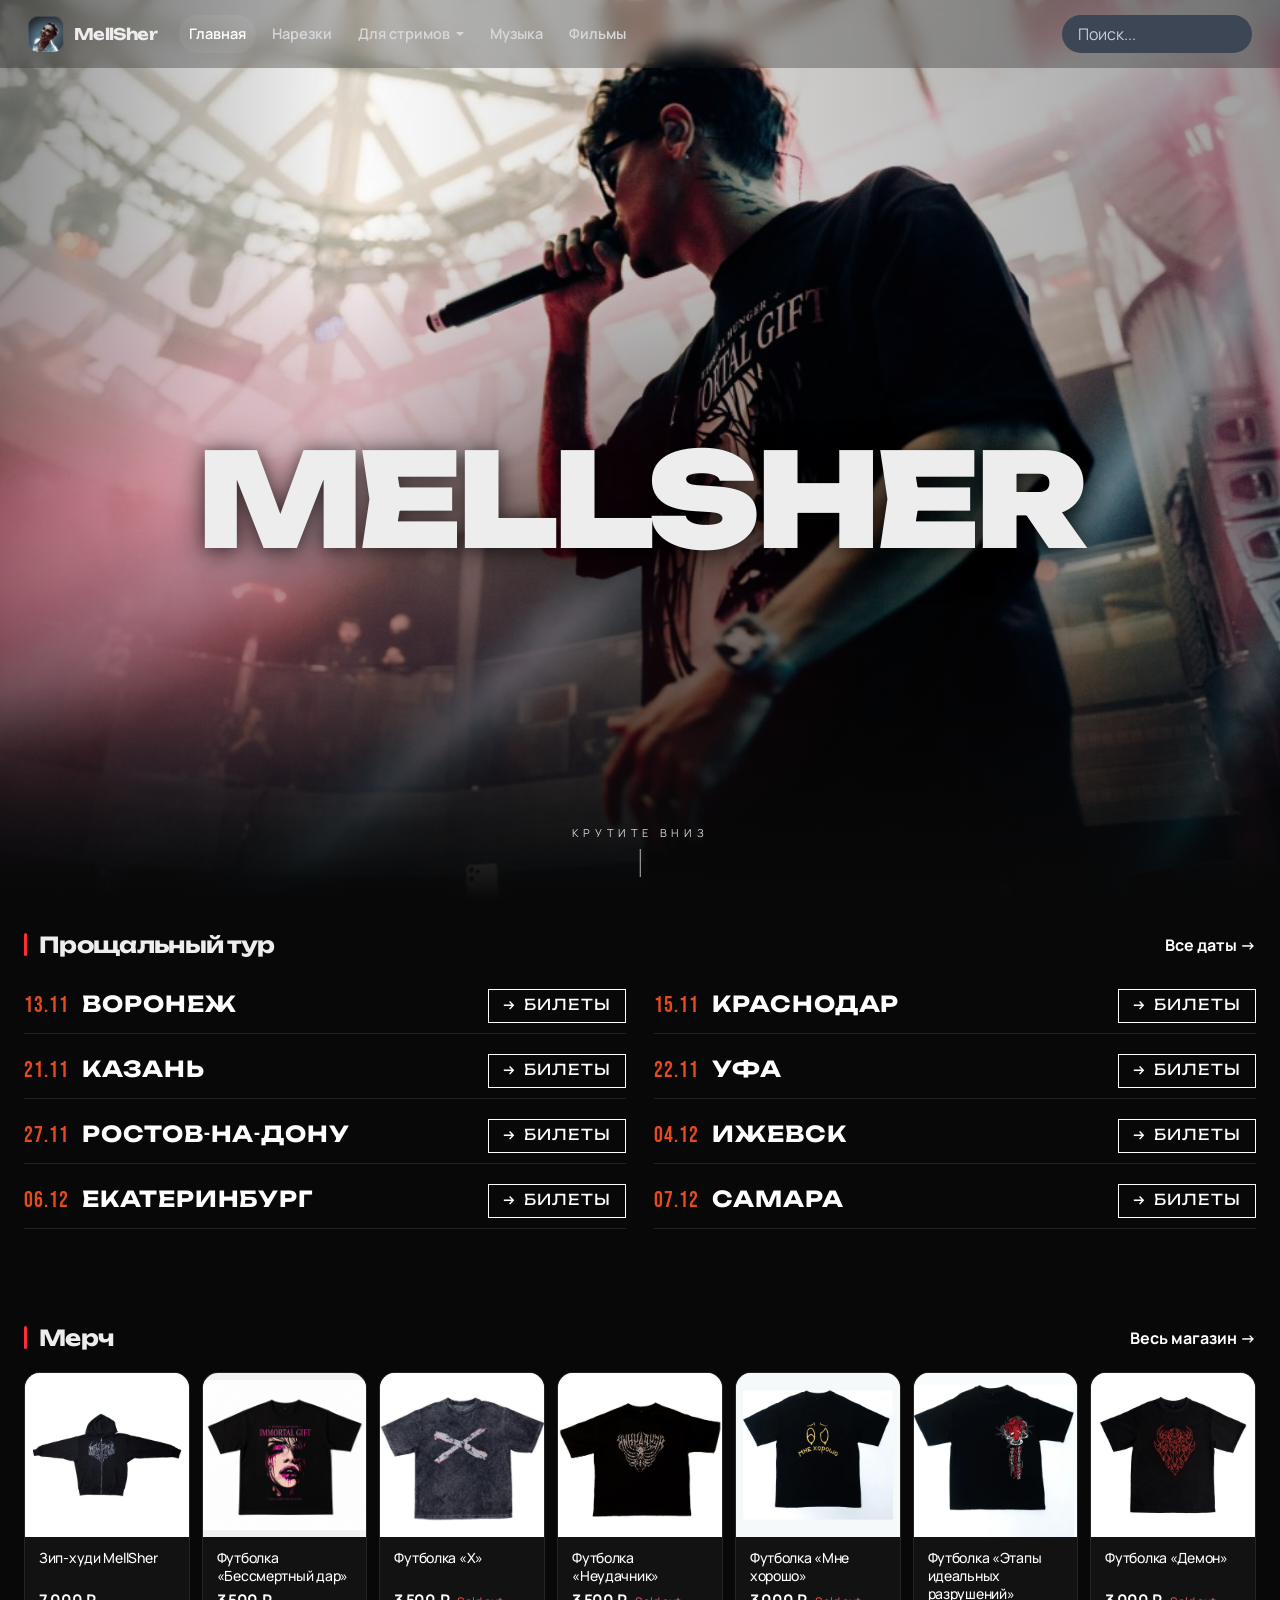
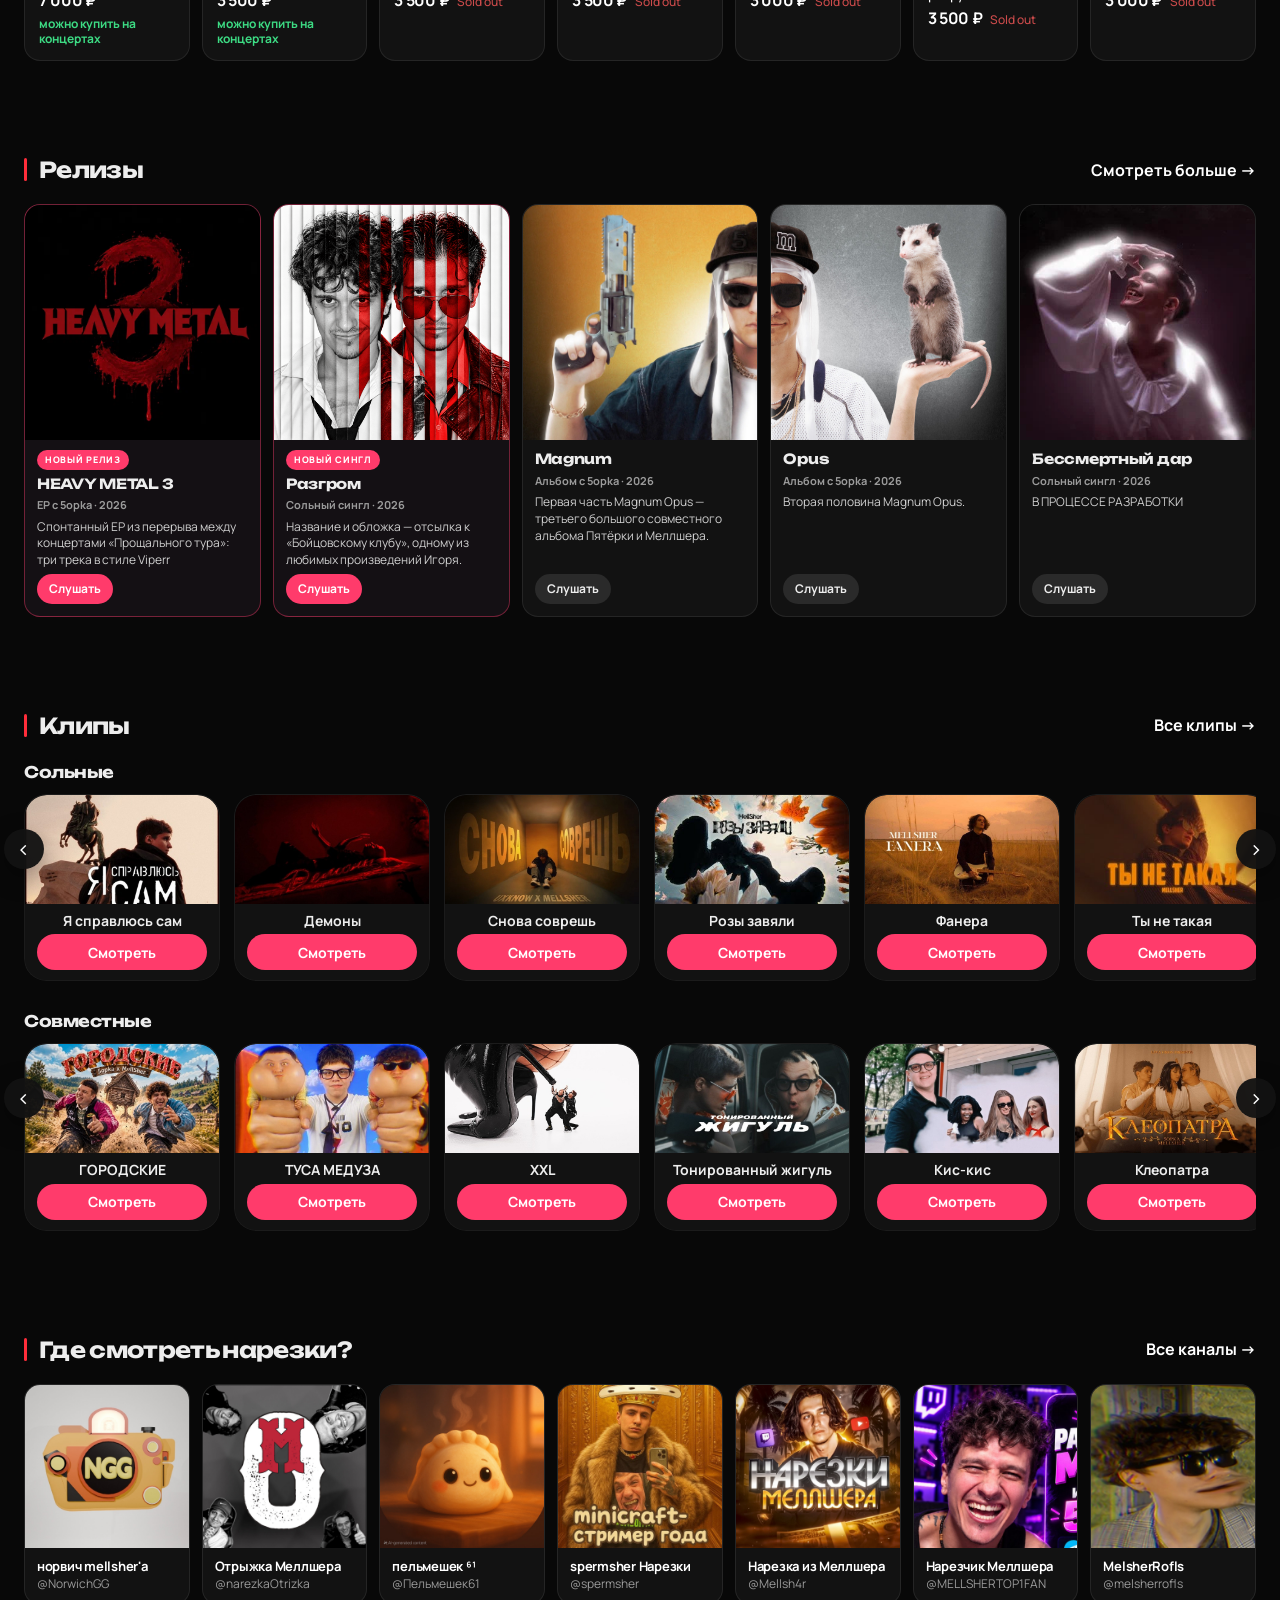
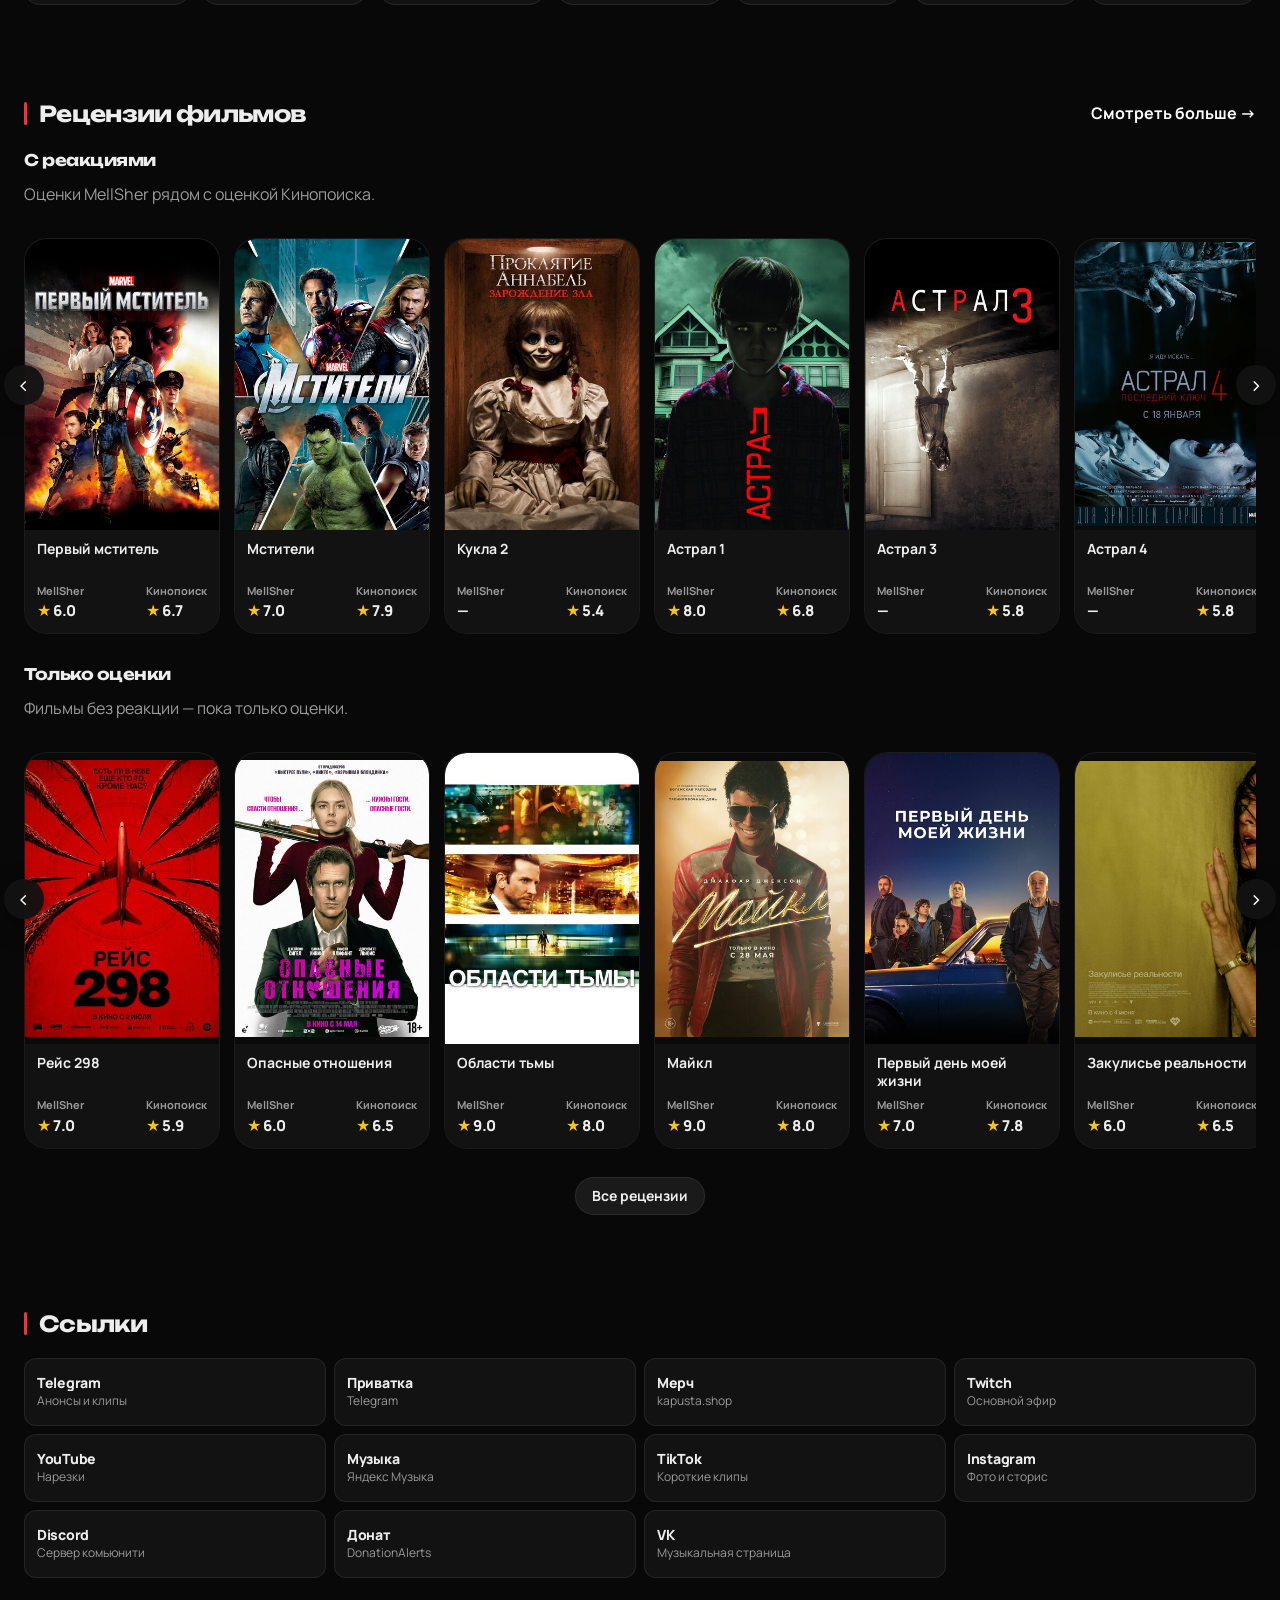
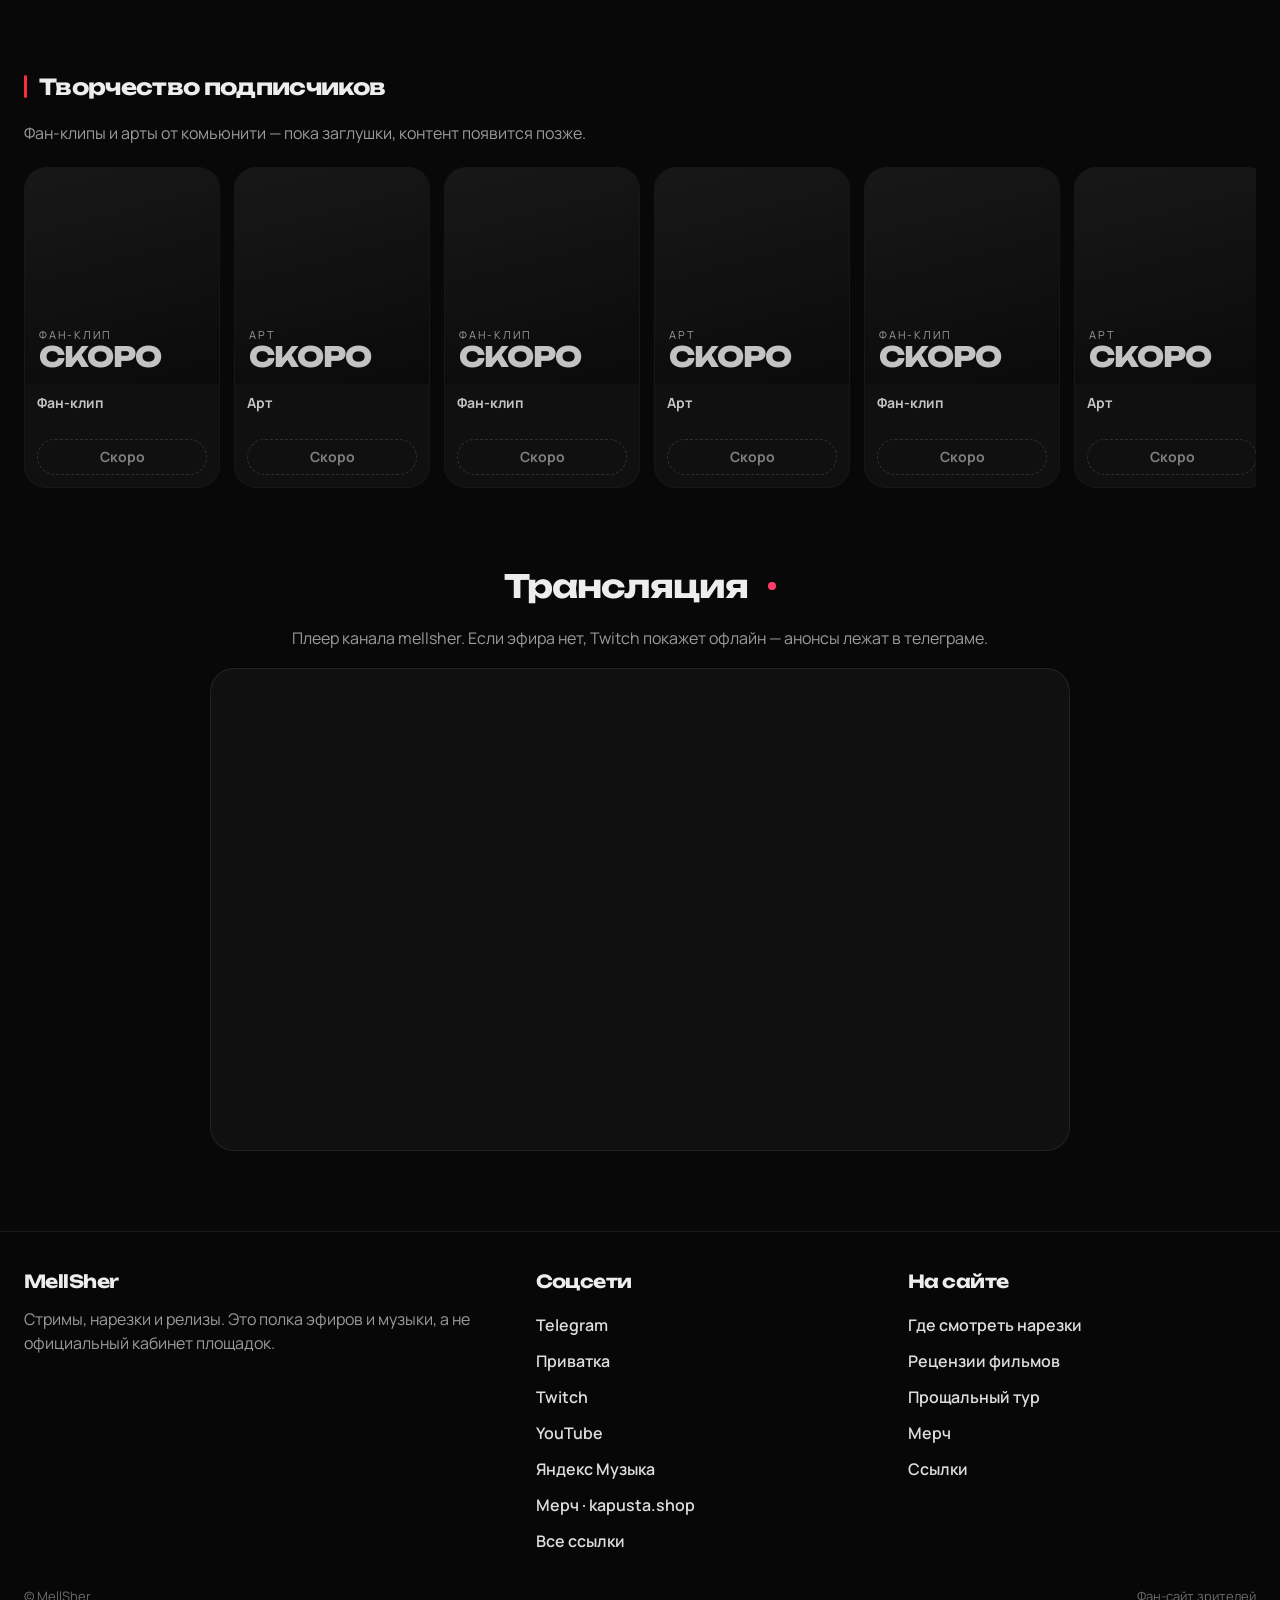
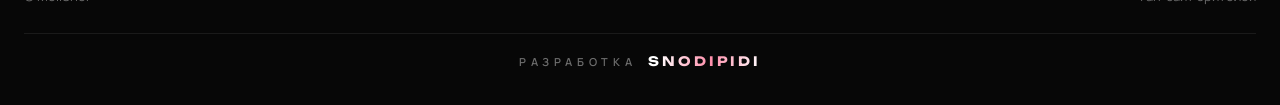
==== commit 3b1d8f24: "топ нарезок убраны, теперь просто нарезки + изменения по мерчу" ====
--- a/index.html
+++ b/index.html
@@ -7,15 +7,15 @@
   <meta name="description" content="Фан-сайт MellSher: нарезки, реакции на ШГШ, релизы с 5opka и прощальный тур." />
   <meta name="theme-color" content="#080808" />
   <link rel="icon" href="favicon.svg" />
-  <link rel="stylesheet" href="css/styles.css?v=39" />
+  <link rel="stylesheet" href="css/styles.css?v=49" />
 </head>
 <body data-page="home">
   <div id="chrome-header"></div>
   <main id="page"></main>
   <div id="chrome-footer"></div>
   <noscript><p class="noscript">Включите JavaScript, чтобы открыть сайт.</p></noscript>
-  <script src="js/data.js?v=39"></script>
-  <script src="js/reactions.js?v=39"></script>
-  <script src="js/app.js?v=39"></script>
+  <script src="js/data.js?v=49"></script>
+  <script src="js/reactions.js?v=49"></script>
+  <script src="js/app.js?v=49"></script>
 </body>
 </html>
--- a/css/styles.css
+++ b/css/styles.css
@@ -548,14 +548,15 @@
 .clip-card:not(.film-card) .card-body {
   text-align: center;
   align-items: stretch;
+  gap: 4px;
+  padding-top: 8px;
+  padding-bottom: 10px;
 }
 .clip-card:not(.film-card) h3 {
   text-align: center;
-  flex: 1;
-  min-height: 3.9em;
+  min-height: 0;
 }
 .clip-card:not(.film-card) .card-body > .btn {
-  margin-top: auto;
   width: 100%;
 }
 .clip-card .poster.thumb {
@@ -979,12 +980,19 @@
 .merch-item {
   display: flex;
   flex-direction: column;
+  height: 100%;
+  width: 100%;
+  margin: 0;
+  padding: 0;
   background: #121212;
   border: 1px solid var(--line);
   border-radius: 16px;
   overflow: hidden;
   color: inherit;
+  text-align: left;
   text-decoration: none;
+  font: inherit;
+  cursor: pointer;
   transition: border-color 0.15s ease, transform 0.15s ease;
 }
 .merch-item:hover {
@@ -1004,7 +1012,9 @@
   display: block;
 }
 .merch-body {
-  display: grid;
+  display: flex;
+  flex-direction: column;
+  flex: 1;
   gap: 6px;
   padding: 12px 14px 14px;
 }
@@ -1013,6 +1023,7 @@
   font-weight: 500;
   letter-spacing: -0.02em;
   line-height: 1.3;
+  min-height: 2.6em;
   color: #fff;
 }
 .merch-meta {
@@ -1033,6 +1044,70 @@
   font-size: 12px;
   font-weight: 500;
   line-height: 1.2;
+}
+.merch-note {
+  margin-top: auto;
+  color: #3ddc84;
+  font-size: 12px;
+  font-weight: 700;
+  line-height: 1.25;
+}
+
+.channel-grid {
+  display: grid;
+  grid-template-columns: repeat(auto-fill, minmax(148px, 1fr));
+  gap: 12px;
+}
+.channel-grid-page {
+  grid-template-columns: repeat(auto-fill, minmax(168px, 1fr));
+  gap: 14px;
+}
+.channel-card {
+  display: flex;
+  flex-direction: column;
+  background: #121212;
+  border: 1px solid var(--line);
+  border-radius: 16px;
+  overflow: hidden;
+  color: inherit;
+  text-decoration: none;
+  transition: border-color 0.15s ease, transform 0.15s ease;
+}
+.channel-card:hover {
+  border-color: rgba(255, 255, 255, 0.18);
+  transform: translateY(-2px);
+}
+.channel-photo {
+  aspect-ratio: 1;
+  background: #0d0d0d;
+  overflow: hidden;
+}
+.channel-photo img {
+  width: 100%;
+  height: 100%;
+  object-fit: cover;
+  object-position: center;
+  display: block;
+}
+.channel-body {
+  display: grid;
+  gap: 2px;
+  padding: 10px 12px 12px;
+}
+.channel-body strong {
+  font-size: 13px;
+  font-weight: 700;
+  letter-spacing: -0.02em;
+  line-height: 1.3;
+  color: #fff;
+}
+.channel-body span {
+  color: var(--muted);
+  font-size: 12px;
+  line-height: 1.2;
+  overflow: hidden;
+  text-overflow: ellipsis;
+  white-space: nowrap;
 }
 
 .links-grid {
@@ -1814,7 +1889,8 @@
   .poster-title { font-size: 20px; }
   .card-body { padding: 8px 10px 10px; gap: 6px; }
   .card h3 { font-size: 13px; }
-  .clip-card:not(.film-card) h3 { min-height: 3.9em; }
+  .clip-card:not(.film-card) .card-body { gap: 3px; padding-top: 6px; padding-bottom: 8px; }
+  .clip-card:not(.film-card) h3 { min-height: 0; }
   .tour-row {
     grid-template-columns: 1fr;
     gap: 0;
@@ -1846,6 +1922,14 @@
     grid-template-columns: repeat(2, minmax(0, 1fr));
     gap: 8px;
   }
+  .channel-grid {
+    grid-template-columns: repeat(2, minmax(0, 1fr));
+    gap: 8px;
+  }
+  .channel-card { border-radius: 12px; }
+  .channel-body { padding: 8px 10px 10px; }
+  .channel-body strong { font-size: 12px; }
+  .channel-body span { font-size: 11px; }
   .merch-item { border-radius: 12px; }
   .merch-body { padding: 8px 10px 10px; gap: 4px; }
   .merch-body strong { font-size: 12px; }
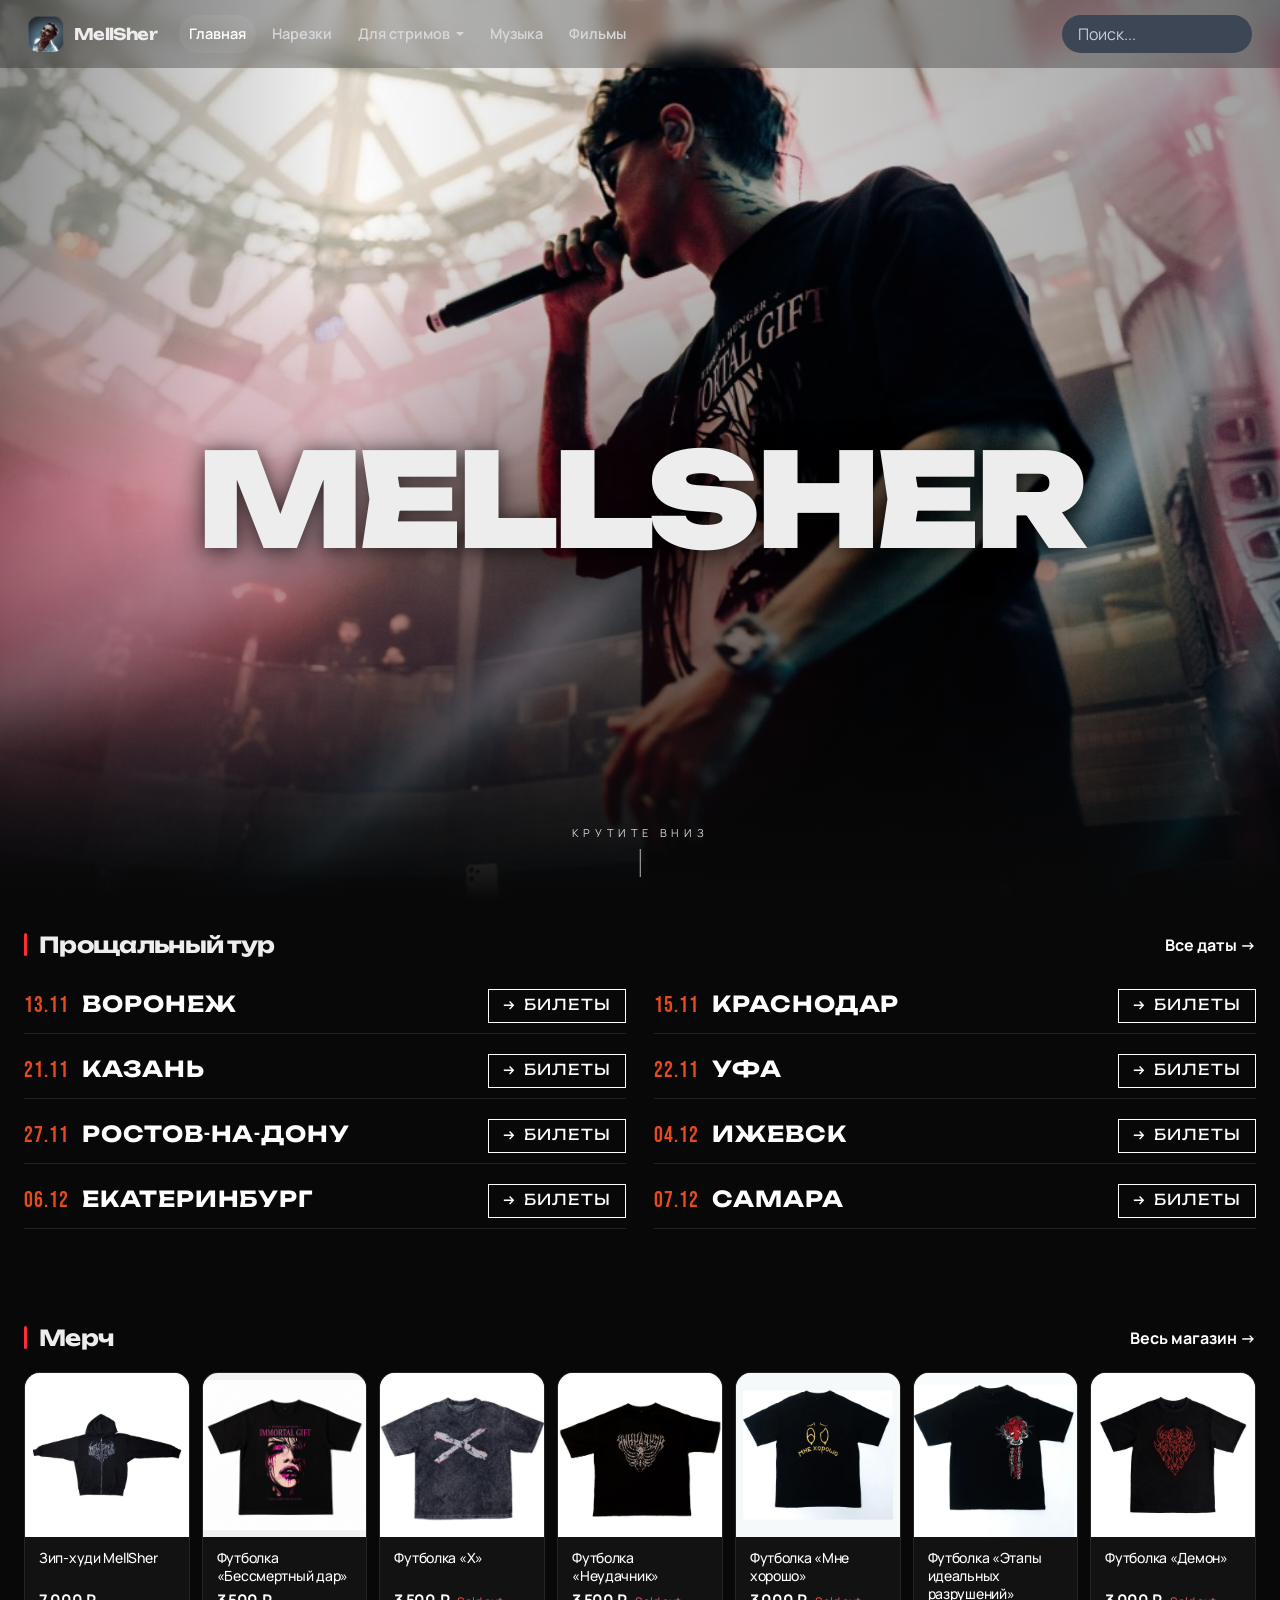
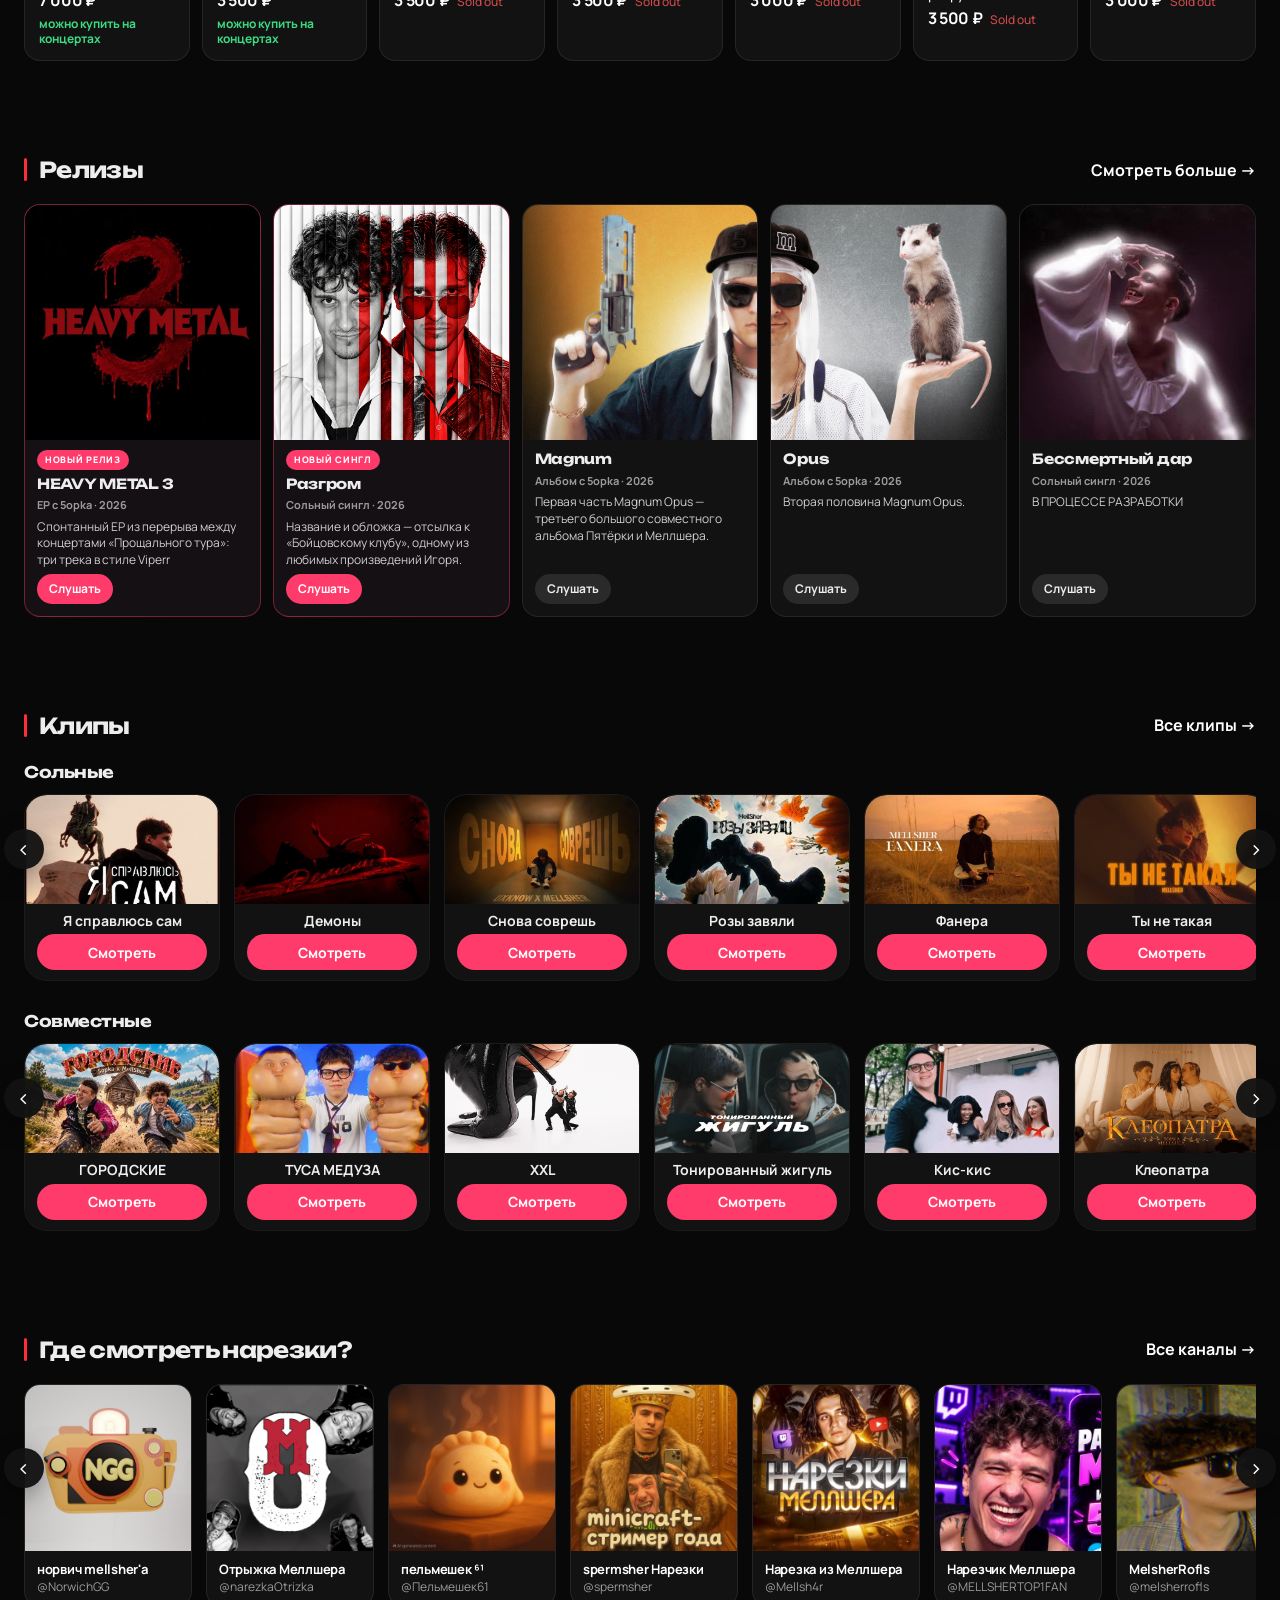
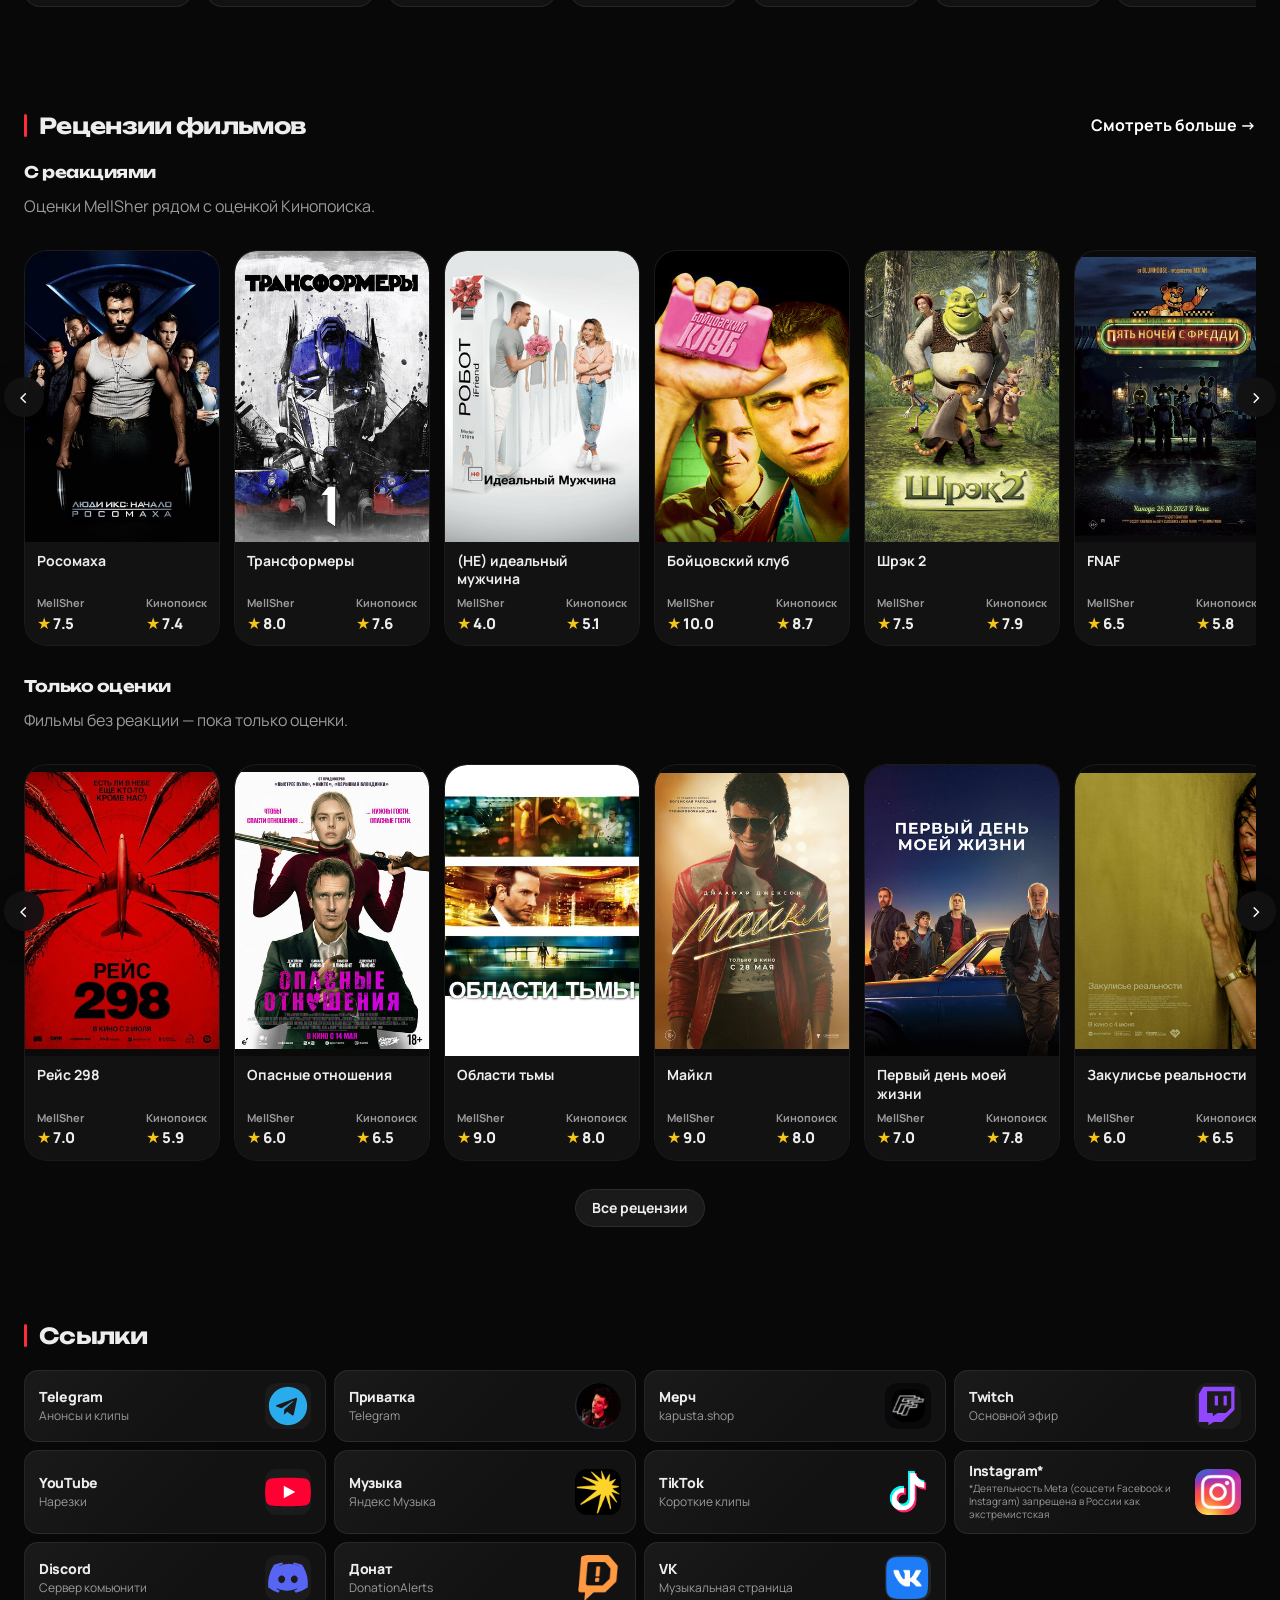
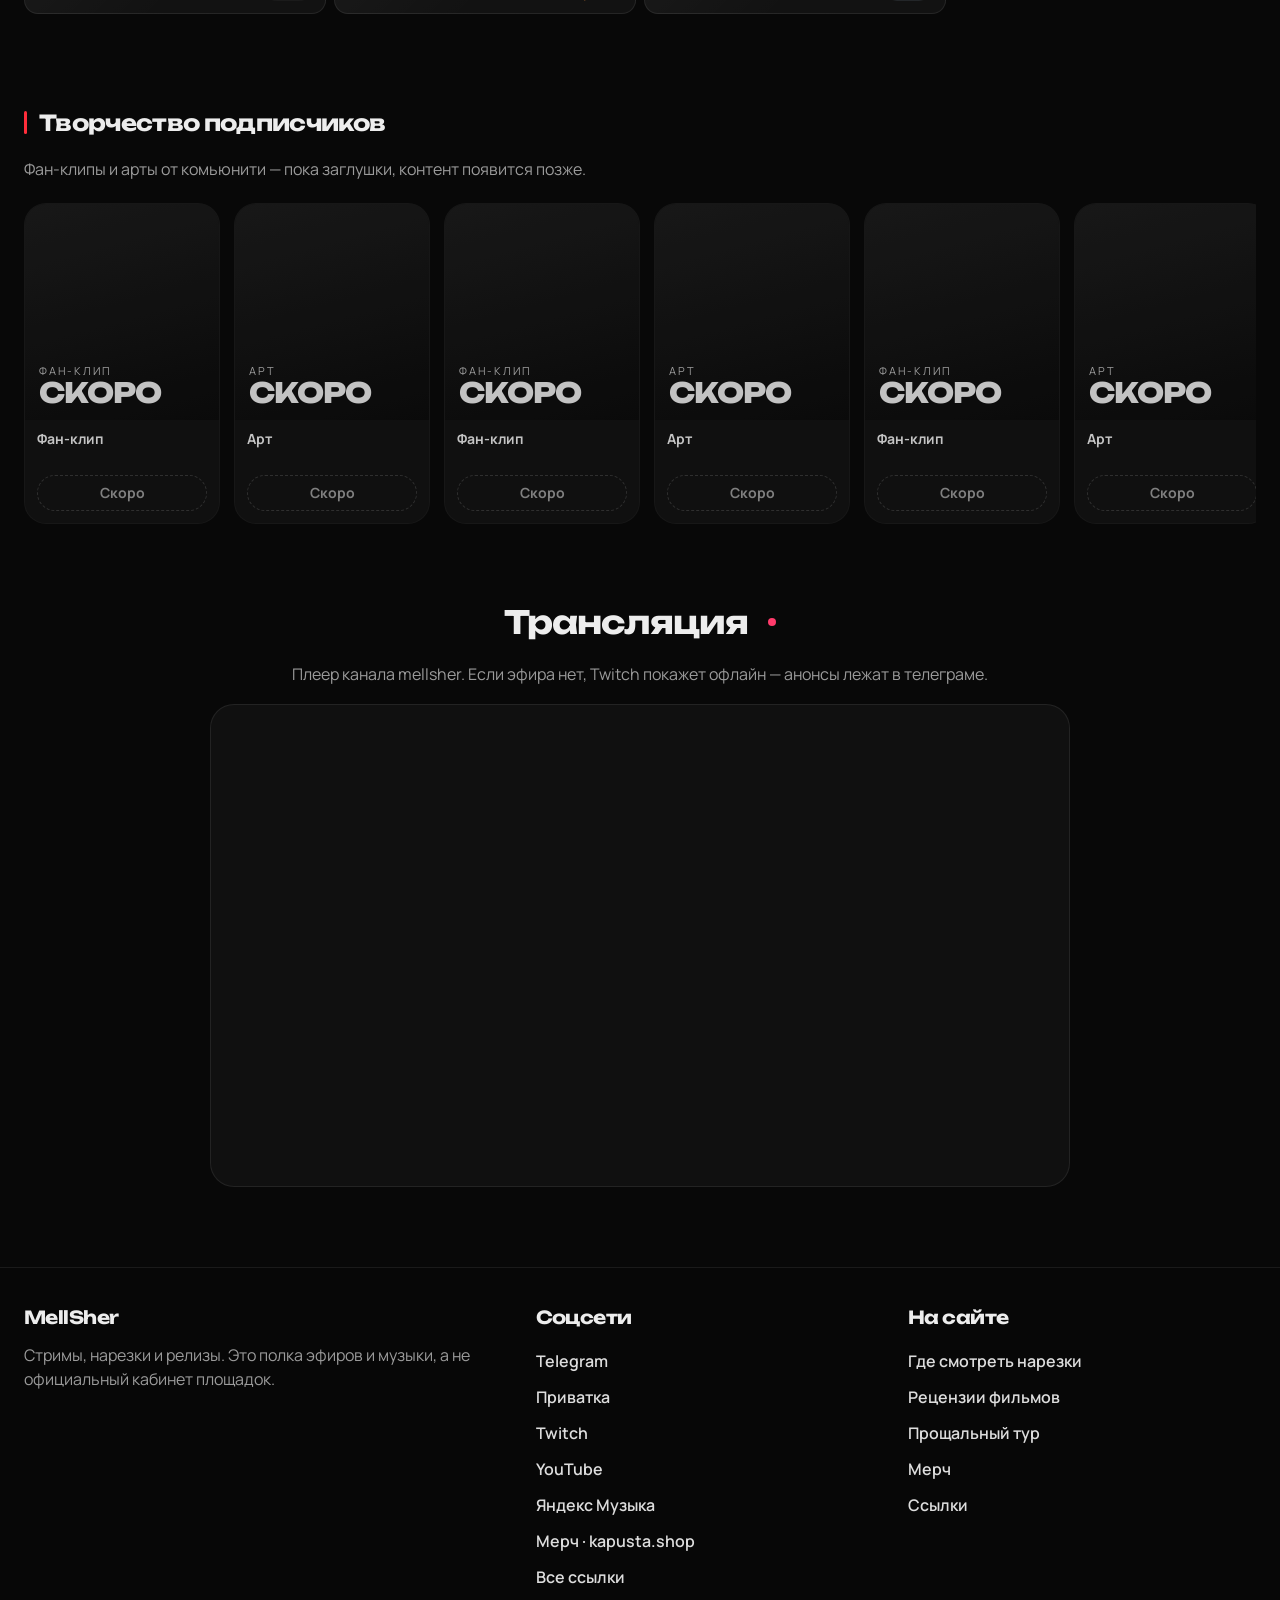
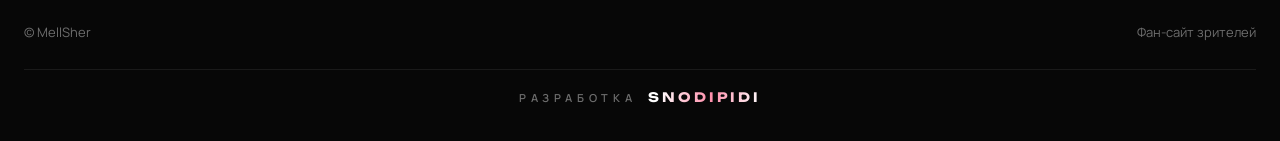
==== commit cb840b8b: "дизайн ссылок" ====
--- a/index.html
+++ b/index.html
@@ -7,15 +7,15 @@
   <meta name="description" content="Фан-сайт MellSher: нарезки, реакции на ШГШ, релизы с 5opka и прощальный тур." />
   <meta name="theme-color" content="#080808" />
   <link rel="icon" href="favicon.svg" />
-  <link rel="stylesheet" href="css/styles.css?v=49" />
+  <link rel="stylesheet" href="css/styles.css?v=60" />
 </head>
 <body data-page="home">
   <div id="chrome-header"></div>
   <main id="page"></main>
   <div id="chrome-footer"></div>
   <noscript><p class="noscript">Включите JavaScript, чтобы открыть сайт.</p></noscript>
-  <script src="js/data.js?v=49"></script>
-  <script src="js/reactions.js?v=49"></script>
-  <script src="js/app.js?v=49"></script>
+  <script src="js/data.js?v=60"></script>
+  <script src="js/reactions.js?v=60"></script>
+  <script src="js/app.js?v=60"></script>
 </body>
 </html>
--- a/css/styles.css
+++ b/css/styles.css
@@ -1062,9 +1062,17 @@
   grid-template-columns: repeat(auto-fill, minmax(168px, 1fr));
   gap: 14px;
 }
+.scroller.channels {
+  grid-auto-columns: 168px;
+}
+.scroller-wrap.is-channels .scroller-nav {
+  top: 64px;
+}
 .channel-card {
   display: flex;
   flex-direction: column;
+  height: 100%;
+  scroll-snap-align: start;
   background: #121212;
   border: 1px solid var(--line);
   border-radius: 16px;
@@ -1117,22 +1125,35 @@
 }
 .link-card {
   position: relative;
-  display: grid;
-  align-content: center;
-  gap: 2px;
-  height: 68px;
-  padding: 10px 12px;
-  border-radius: 12px;
+  display: flex;
+  align-items: center;
+  justify-content: space-between;
+  gap: 10px;
+  min-height: 72px;
+  height: auto;
+  padding: 12px 14px;
+  border-radius: 14px;
   border: 1px solid var(--line);
-  background: #121212;
+  background:
+    linear-gradient(135deg, rgba(255, 255, 255, 0.03), transparent 55%),
+    #121212;
   color: inherit;
   text-decoration: none;
   overflow: hidden;
-  transition: border-color 0.15s ease, transform 0.15s ease;
+  transition: border-color 0.15s ease, transform 0.15s ease, background 0.15s ease;
 }
 .link-card:hover {
   border-color: rgba(255, 255, 255, 0.18);
   transform: translateY(-1px);
+  background:
+    linear-gradient(135deg, rgba(255, 255, 255, 0.05), transparent 55%),
+    #161616;
+}
+.link-copy {
+  display: grid;
+  gap: 2px;
+  min-width: 0;
+  flex: 1;
 }
 .link-card strong {
   font-size: 14px;
@@ -1143,13 +1164,56 @@
   overflow: hidden;
   text-overflow: ellipsis;
 }
-.link-card > span:not(.link-badge) {
+.link-copy > span {
   color: var(--muted);
   font-size: 12px;
   line-height: 1.25;
   white-space: nowrap;
   overflow: hidden;
   text-overflow: ellipsis;
+}
+.link-copy > span.link-legal {
+  white-space: normal;
+  display: -webkit-box;
+  -webkit-line-clamp: 3;
+  -webkit-box-orient: vertical;
+  font-size: 10px;
+  line-height: 1.3;
+  overflow: hidden;
+}
+.link-icon {
+  flex-shrink: 0;
+  width: 46px;
+  height: 46px;
+  display: grid;
+  place-items: center;
+  border-radius: 12px;
+  background: rgba(255, 255, 255, 0.04);
+  overflow: hidden;
+}
+.link-icon svg,
+.link-icon img {
+  width: 46px;
+  height: 46px;
+  display: block;
+  object-fit: cover;
+  border-radius: 12px;
+}
+.link-icon.is-music,
+.link-icon.is-private,
+.link-icon.is-merch,
+.link-icon.is-vk,
+.link-icon.is-instagram,
+.link-icon.is-donate,
+.link-icon.is-tiktok {
+  background: transparent;
+}
+.link-icon.is-music img {
+  object-fit: contain;
+  background: #000;
+}
+.link-icon.is-private img {
+  border-radius: 50%;
 }
 .link-badge {
   position: absolute;
@@ -1886,6 +1950,12 @@
     grid-auto-columns: min(148px, 44vw);
     gap: 10px;
   }
+  .scroller.channels {
+    grid-auto-columns: min(140px, 42vw);
+  }
+  .scroller-wrap.is-channels .scroller-nav {
+    top: 52px;
+  }
   .poster-title { font-size: 20px; }
   .card-body { padding: 8px 10px 10px; gap: 6px; }
   .card h3 { font-size: 13px; }
@@ -1937,10 +2007,14 @@
   .merch-sold { font-size: 11px; }
   .merch-meta { gap: 6px; }
   .link-card {
-    height: 60px;
+    min-height: 64px;
     padding: 10px 12px;
+    gap: 8px;
   }
   .link-card strong { font-size: 13px; }
+  .link-icon { width: 40px; height: 40px; border-radius: 10px; }
+  .link-icon svg,
+  .link-icon img { width: 40px; height: 40px; border-radius: 10px; }
   .link-badge { top: 6px; right: 6px; font-size: 7px; max-width: 46%; }
   .release { border-radius: 14px; }
   .release-body { padding: 8px 10px 10px; gap: 4px; }
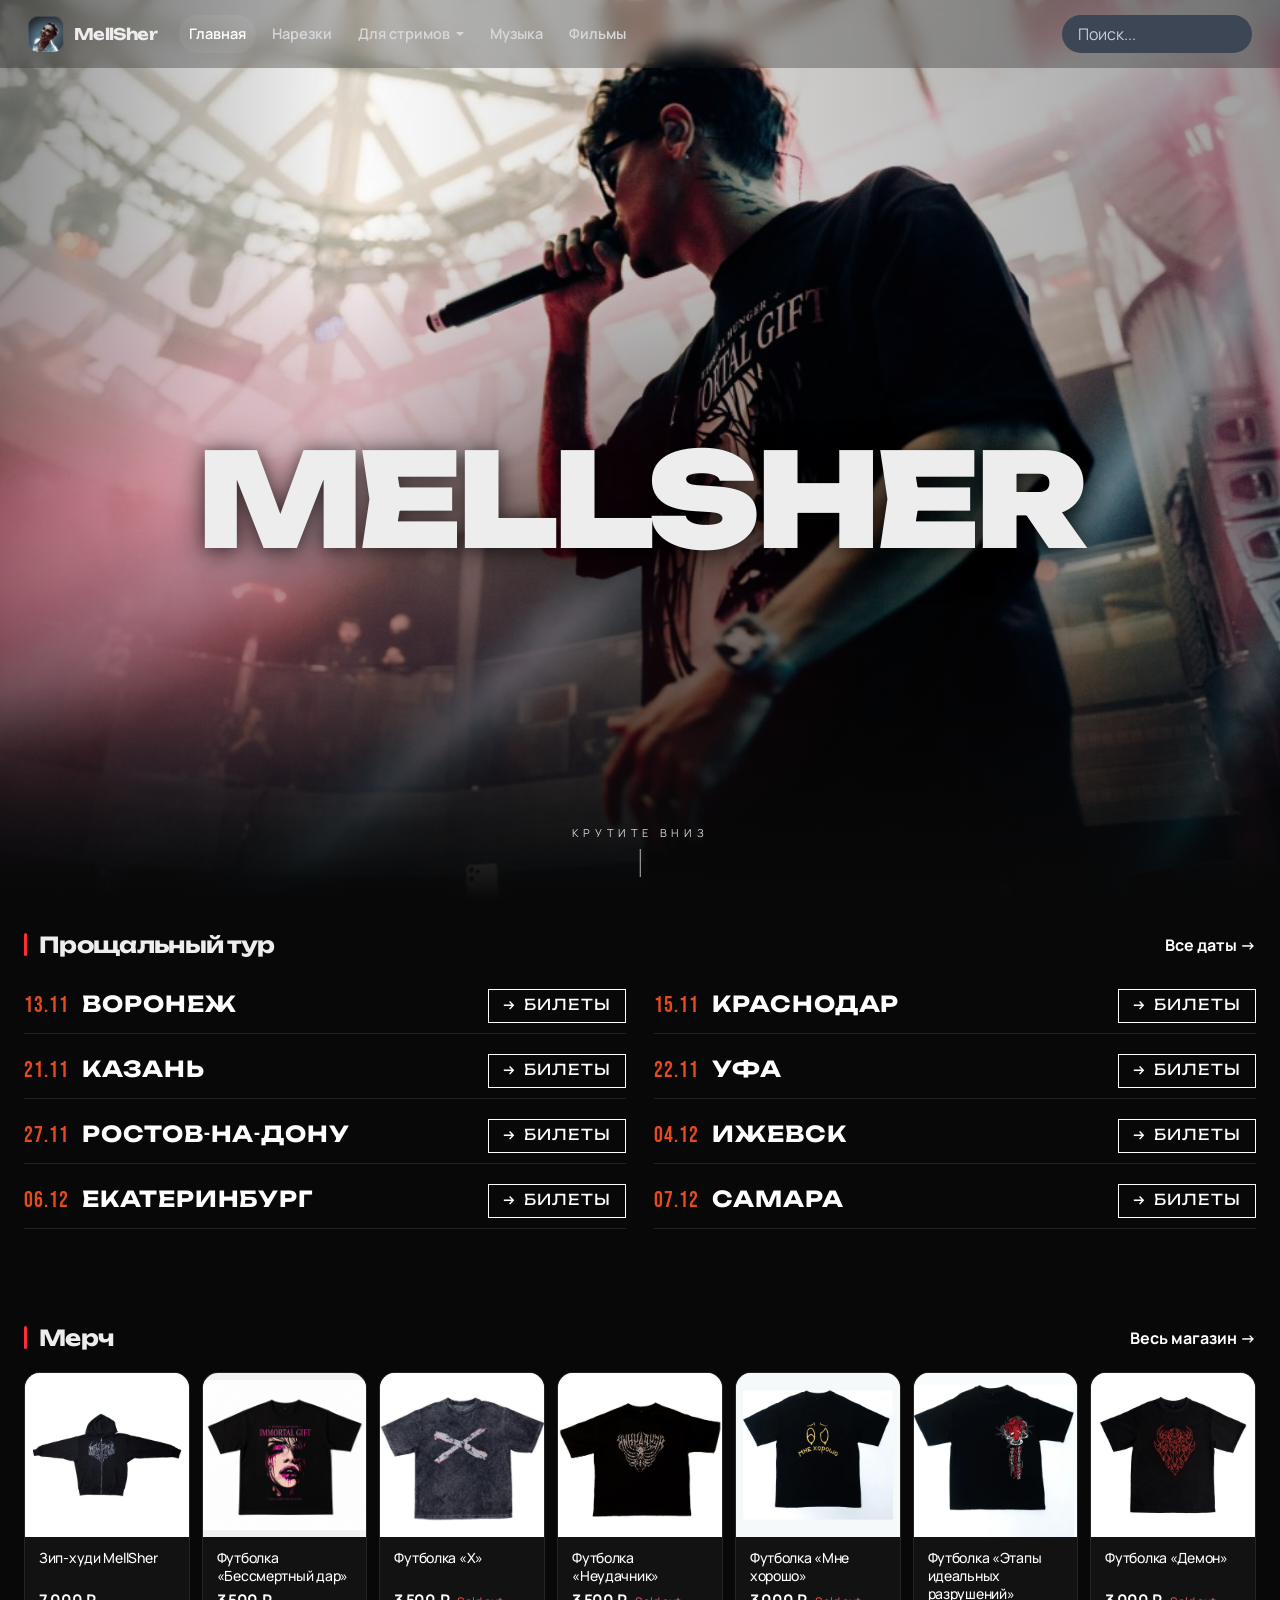
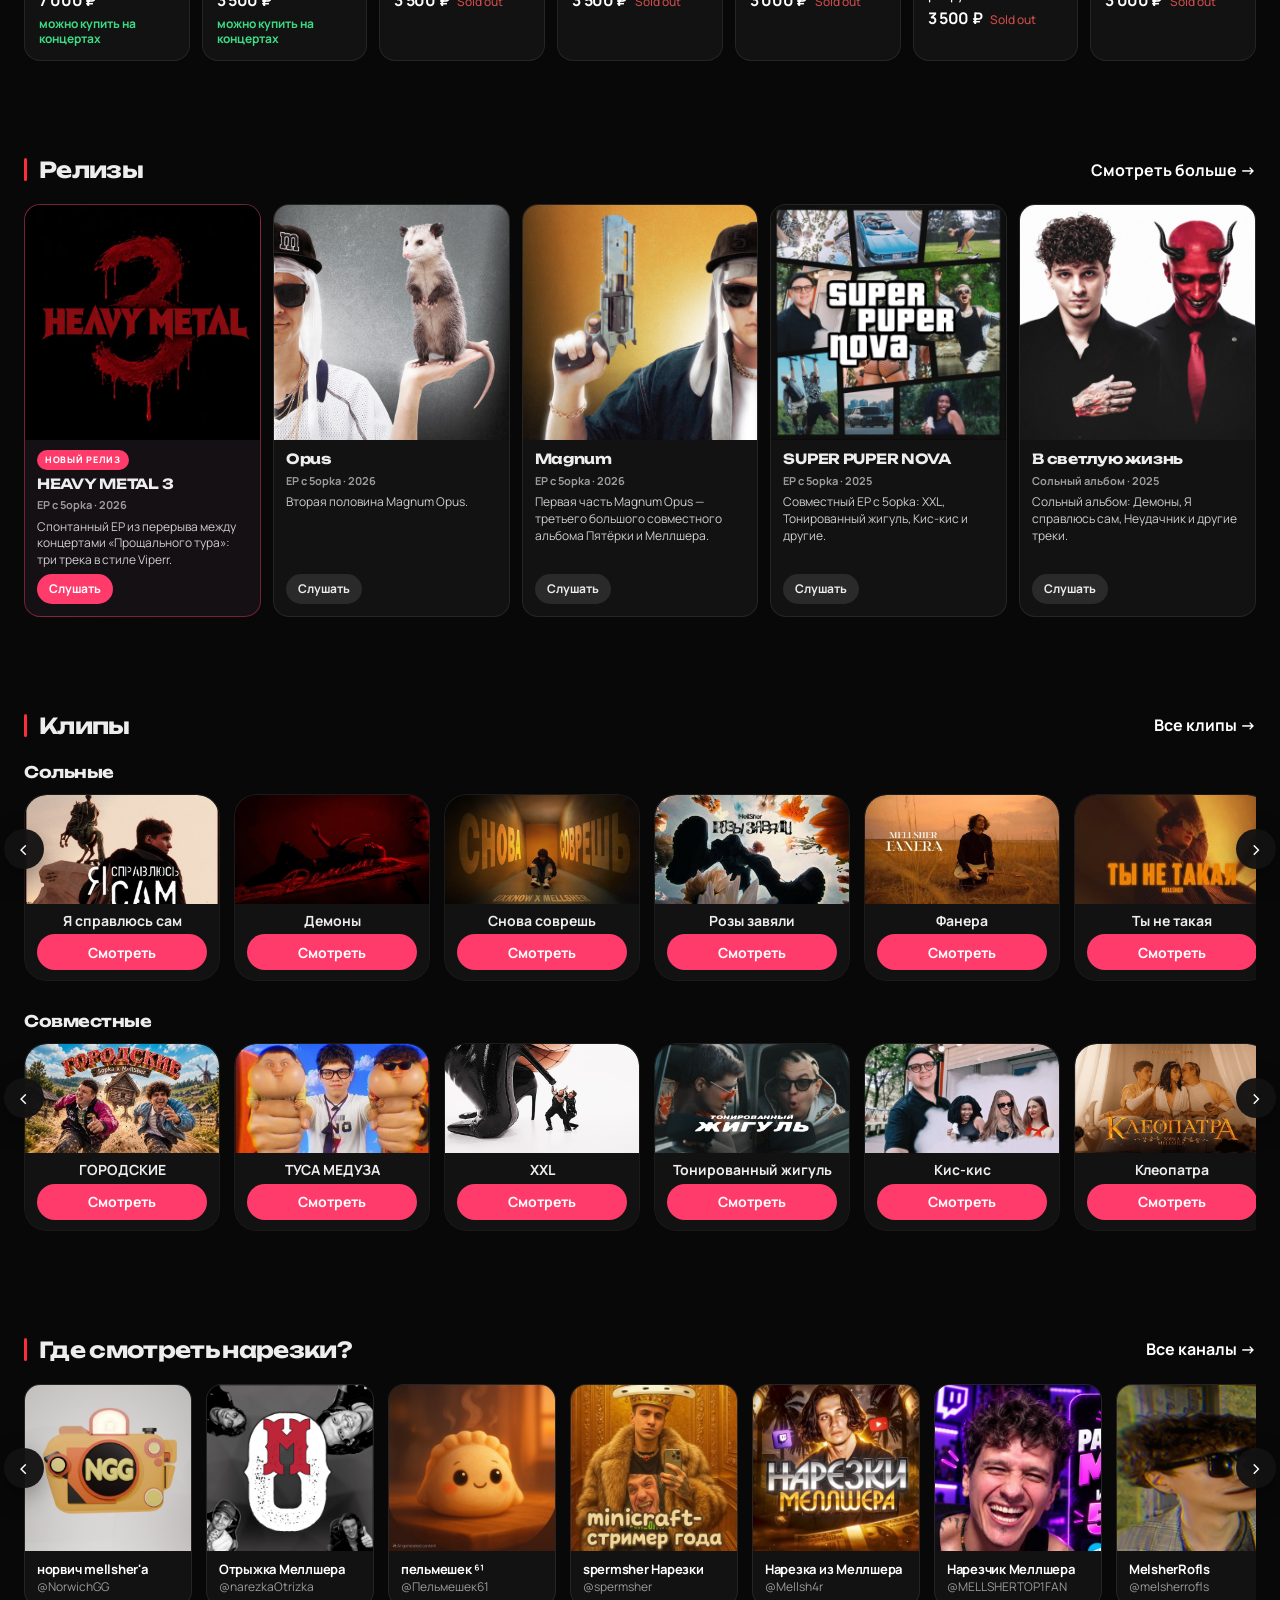
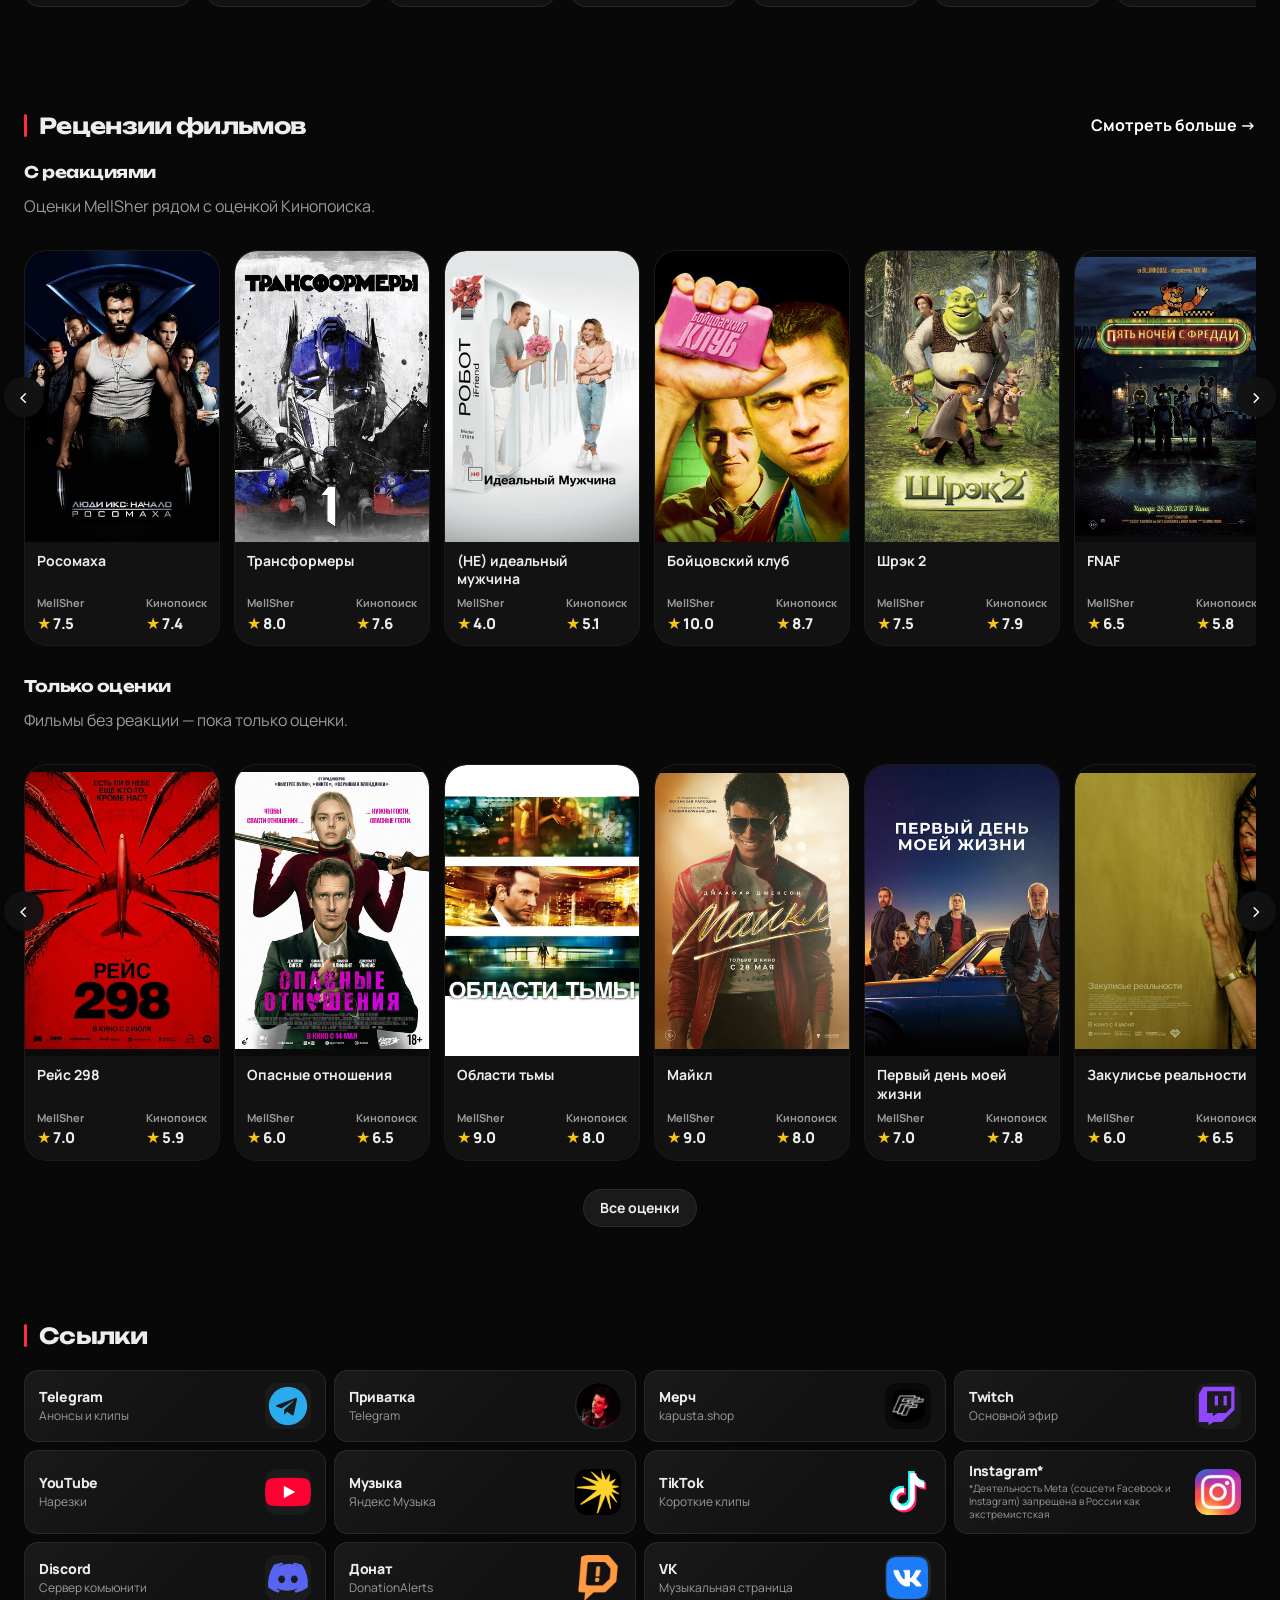
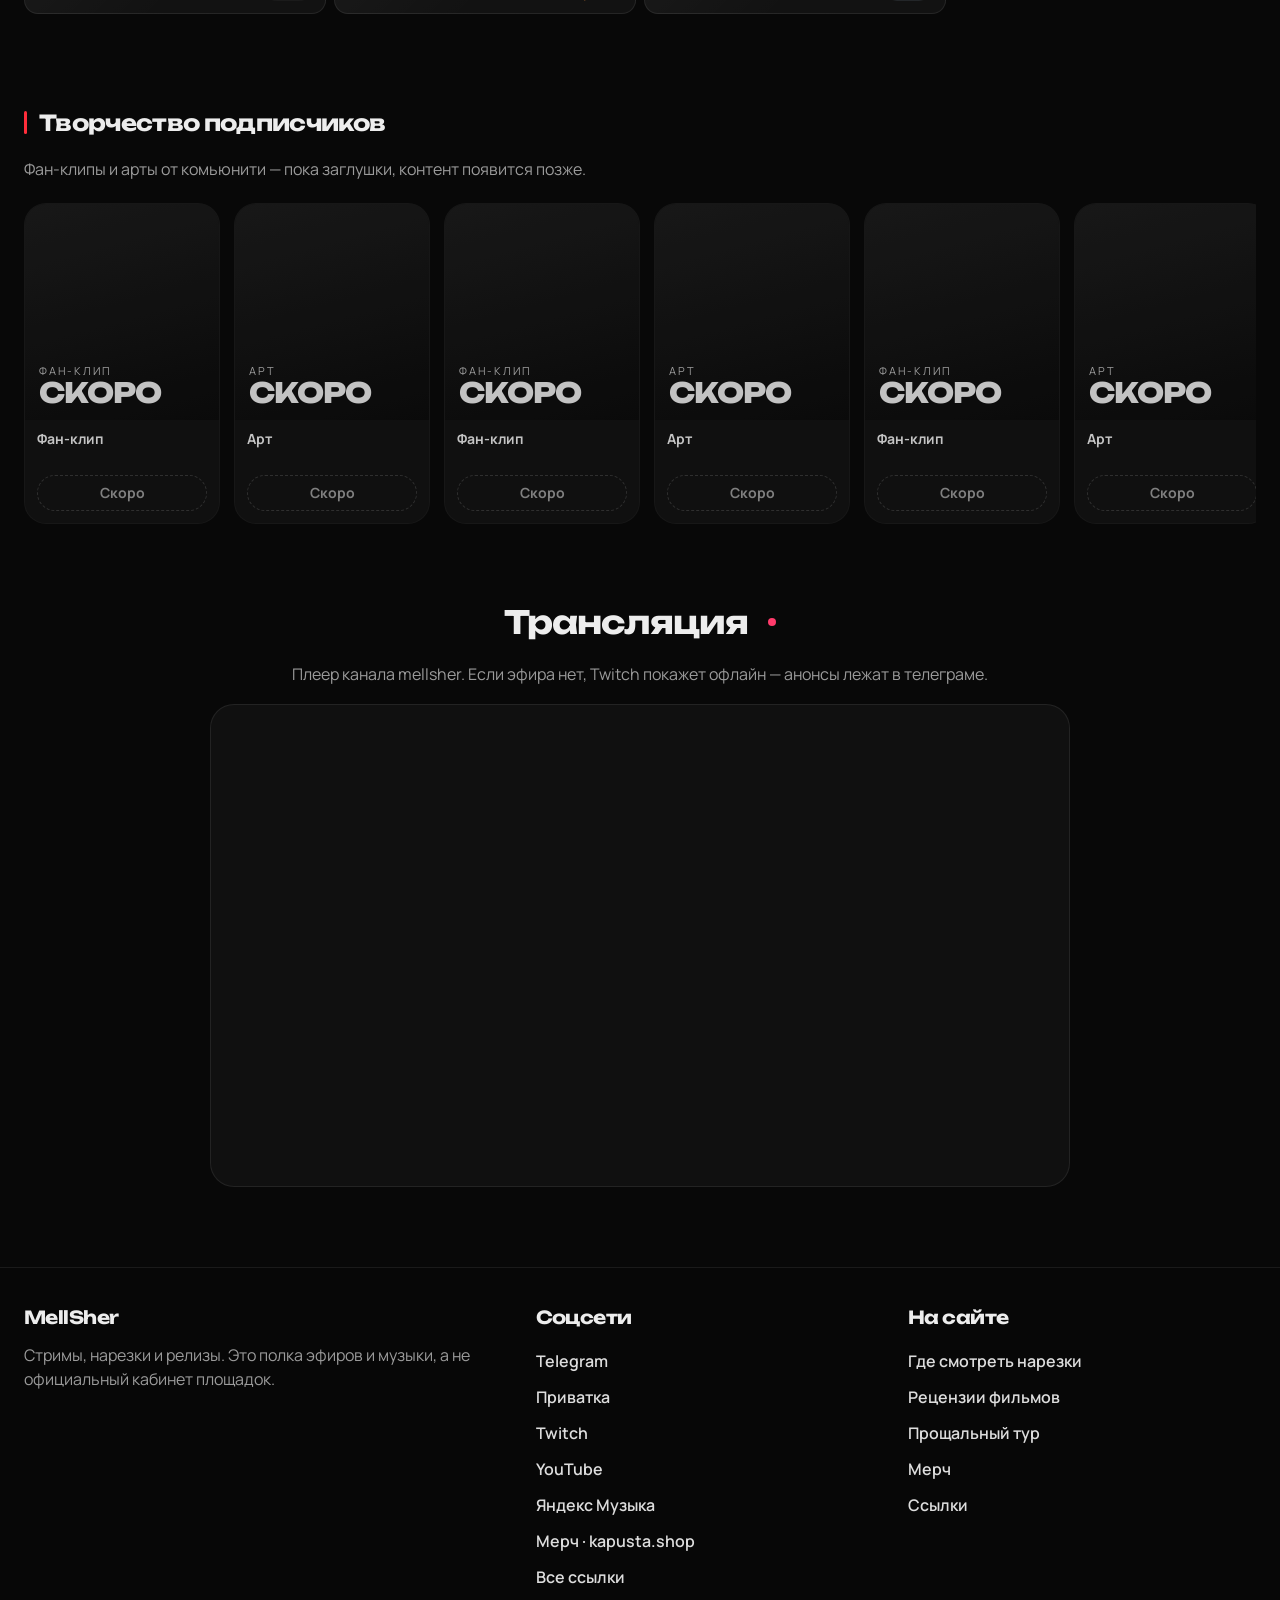
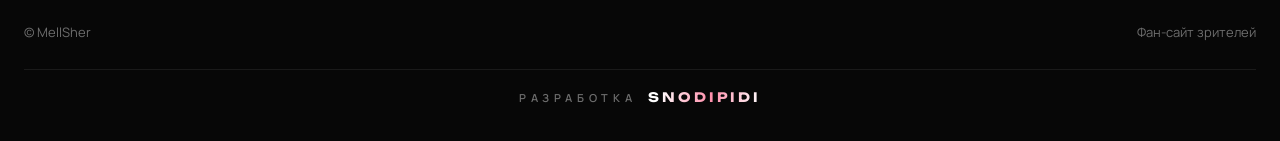
==== commit 102edaba: "больше треков" ====
--- a/index.html
+++ b/index.html
@@ -1,4 +1,4 @@
-<!DOCTYPE html>
+﻿<!DOCTYPE html>
 <html lang="ru">
 <head>
   <meta charset="UTF-8" />
@@ -7,15 +7,15 @@
   <meta name="description" content="Фан-сайт MellSher: нарезки, реакции на ШГШ, релизы с 5opka и прощальный тур." />
   <meta name="theme-color" content="#080808" />
   <link rel="icon" href="favicon.svg" />
-  <link rel="stylesheet" href="css/styles.css?v=60" />
+  <link rel="stylesheet" href="css/styles.css?v=70" />
 </head>
 <body data-page="home">
   <div id="chrome-header"></div>
   <main id="page"></main>
   <div id="chrome-footer"></div>
   <noscript><p class="noscript">Включите JavaScript, чтобы открыть сайт.</p></noscript>
-  <script src="js/data.js?v=60"></script>
-  <script src="js/reactions.js?v=60"></script>
-  <script src="js/app.js?v=60"></script>
+  <script src="js/data.js?v=70"></script>
+  <script src="js/reactions.js?v=70"></script>
+  <script src="js/app.js?v=70"></script>
 </body>
 </html>
--- a/css/styles.css
+++ b/css/styles.css
@@ -891,6 +891,10 @@
   grid-template-columns: repeat(auto-fill, minmax(168px, 1fr));
   gap: 12px;
 }
+.albums-grid {
+  grid-template-columns: repeat(7, minmax(0, 1fr));
+  gap: 10px;
+}
 .catalog {
   display: grid;
   grid-template-columns: repeat(auto-fill, minmax(200px, 1fr));
@@ -1847,6 +1851,9 @@
   .music-grid {
     grid-template-columns: repeat(auto-fill, minmax(120px, 1fr));
     gap: 10px;
+  }
+  .albums-grid {
+    grid-template-columns: repeat(4, minmax(0, 1fr));
   }
   .film-grid {
     grid-template-columns: repeat(auto-fill, minmax(120px, 1fr));
@@ -1979,6 +1986,9 @@
   .catalog {
     grid-template-columns: repeat(2, 1fr);
     gap: 10px;
+  }
+  .albums-grid {
+    grid-template-columns: repeat(2, minmax(0, 1fr));
   }
   .film-grid {
     grid-template-columns: repeat(2, 1fr);
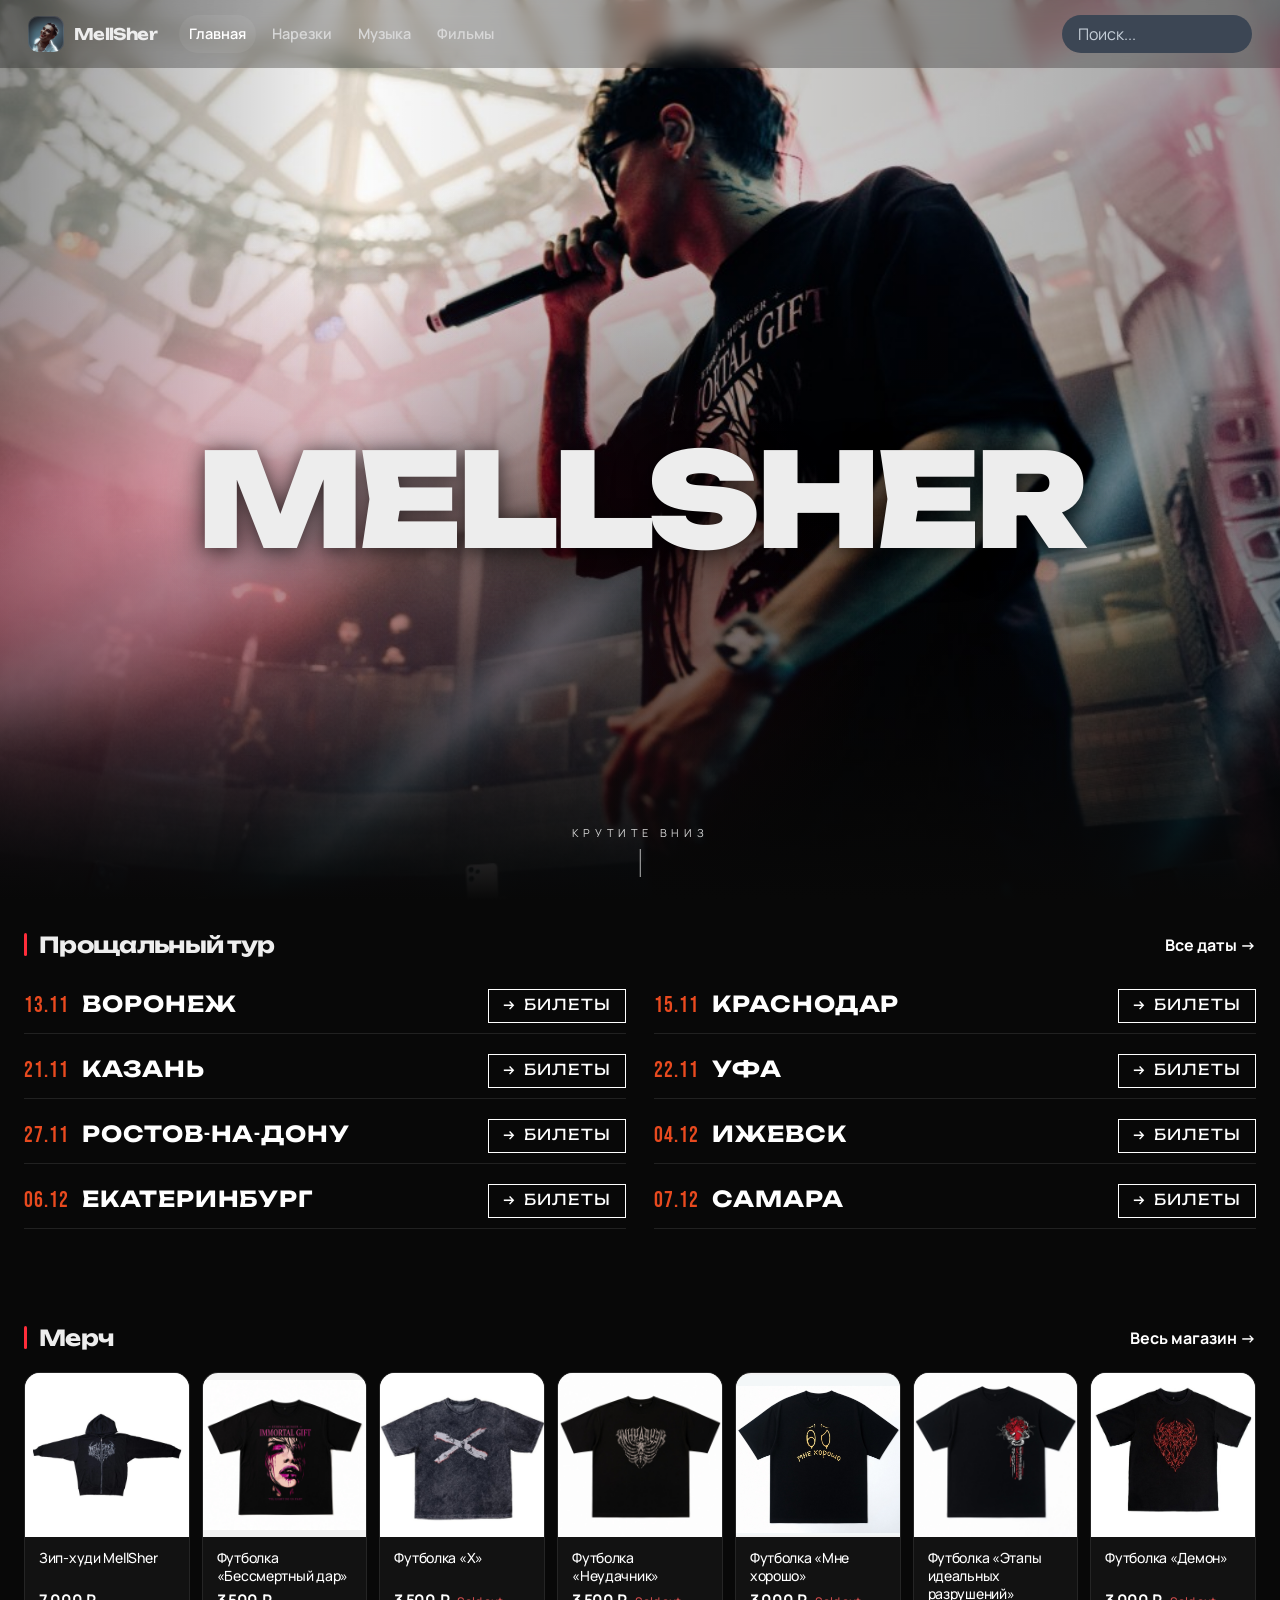
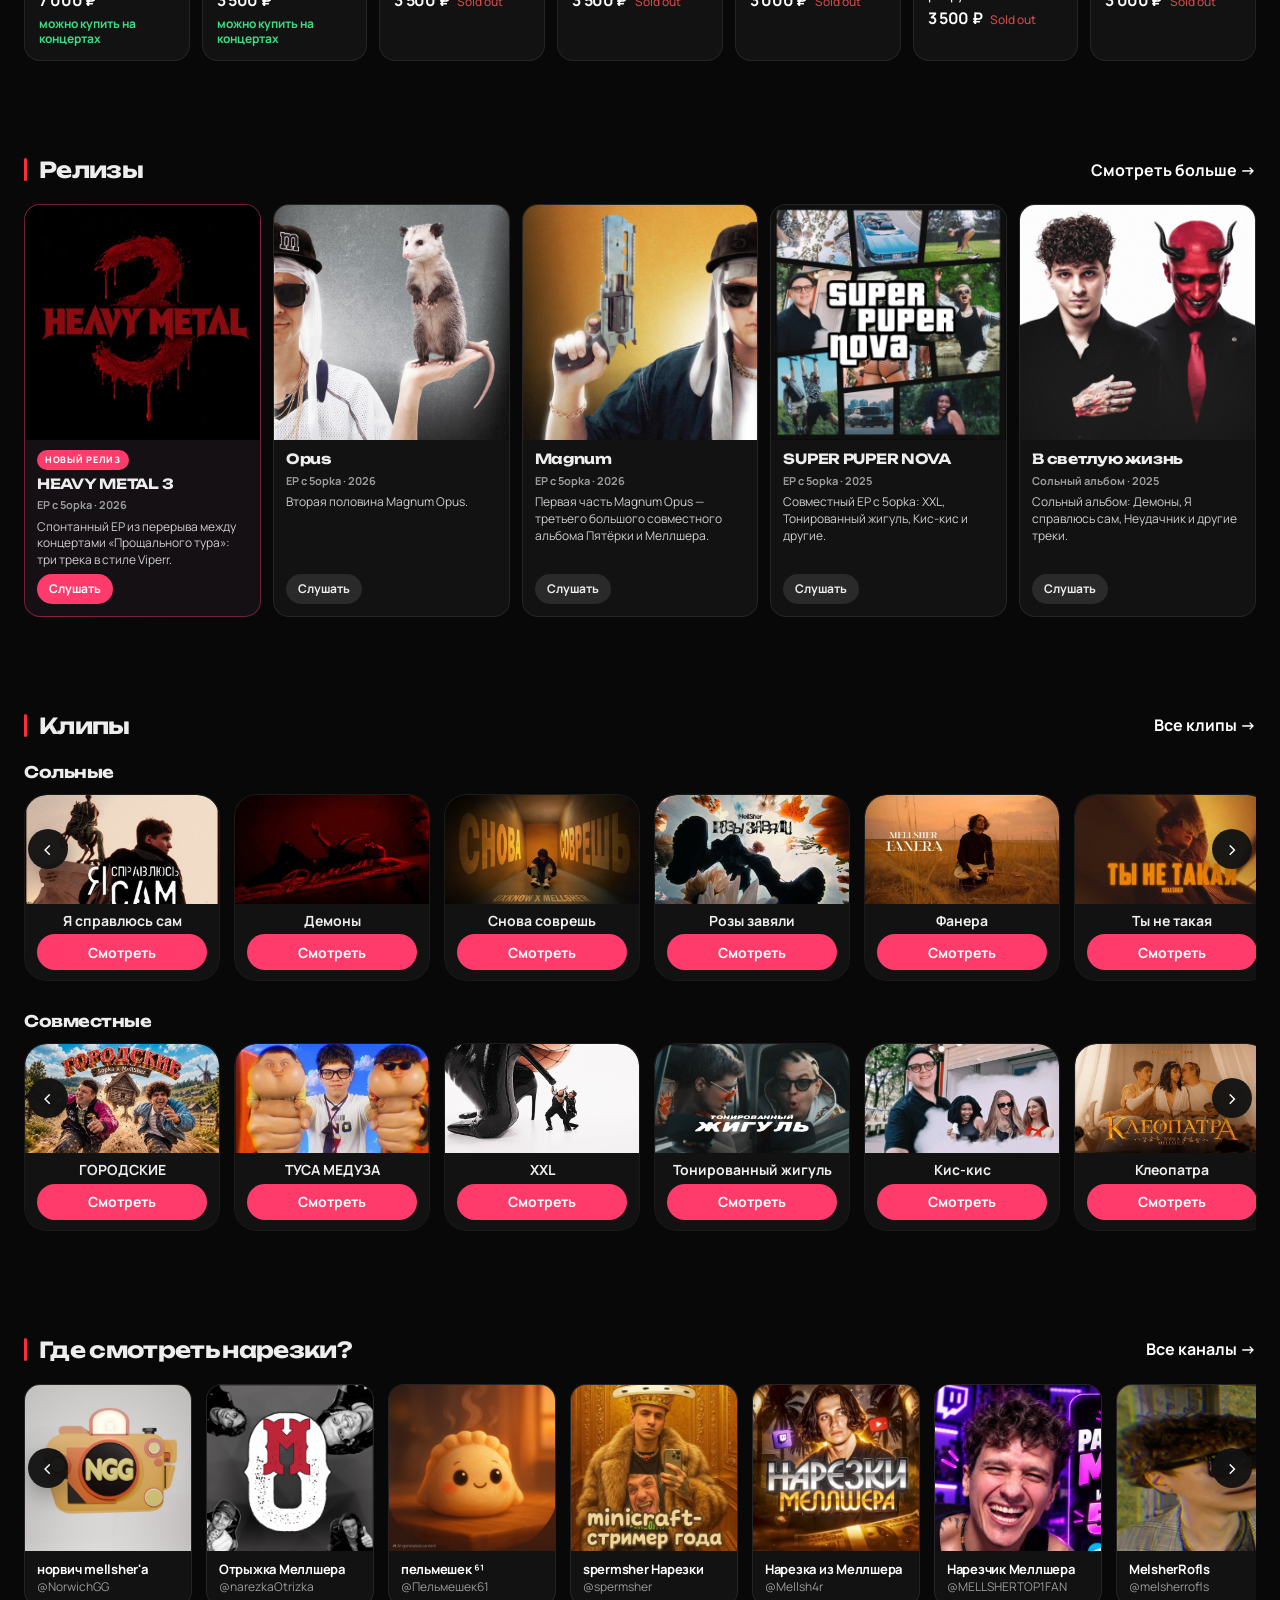
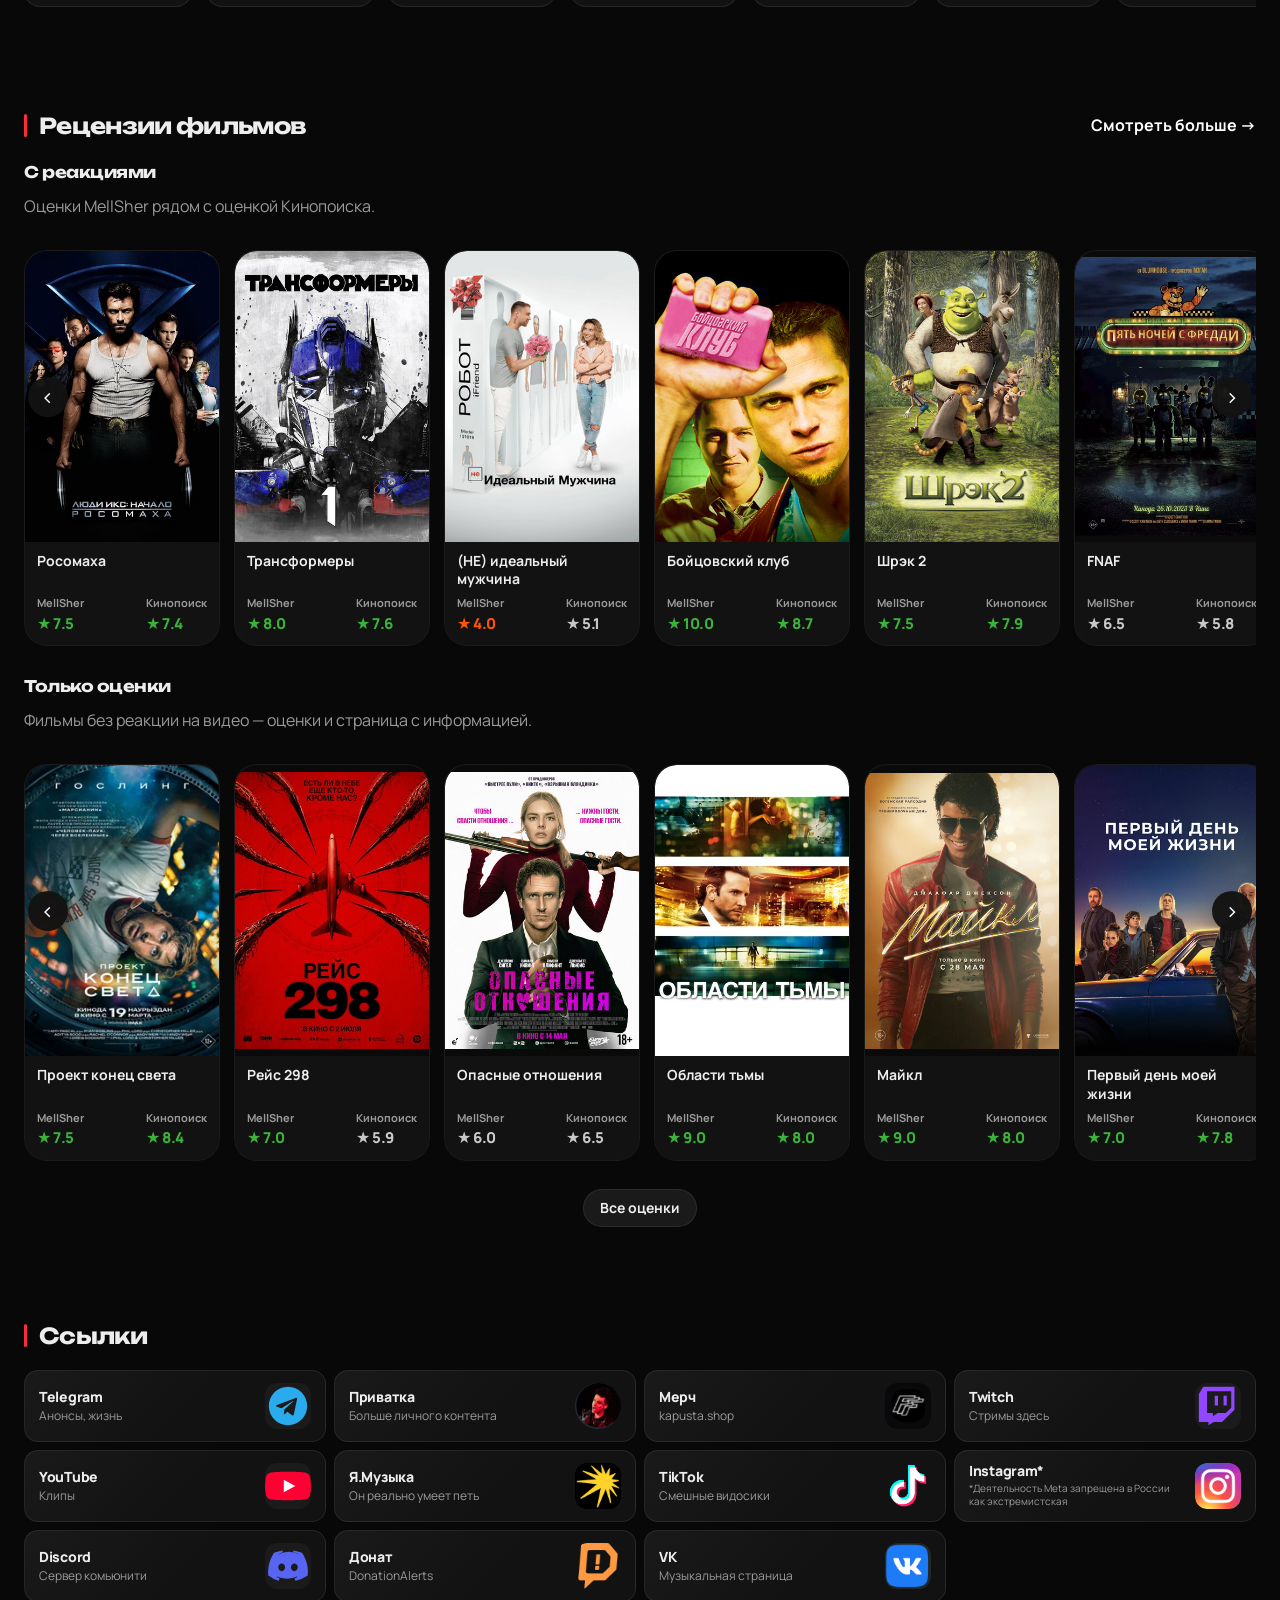
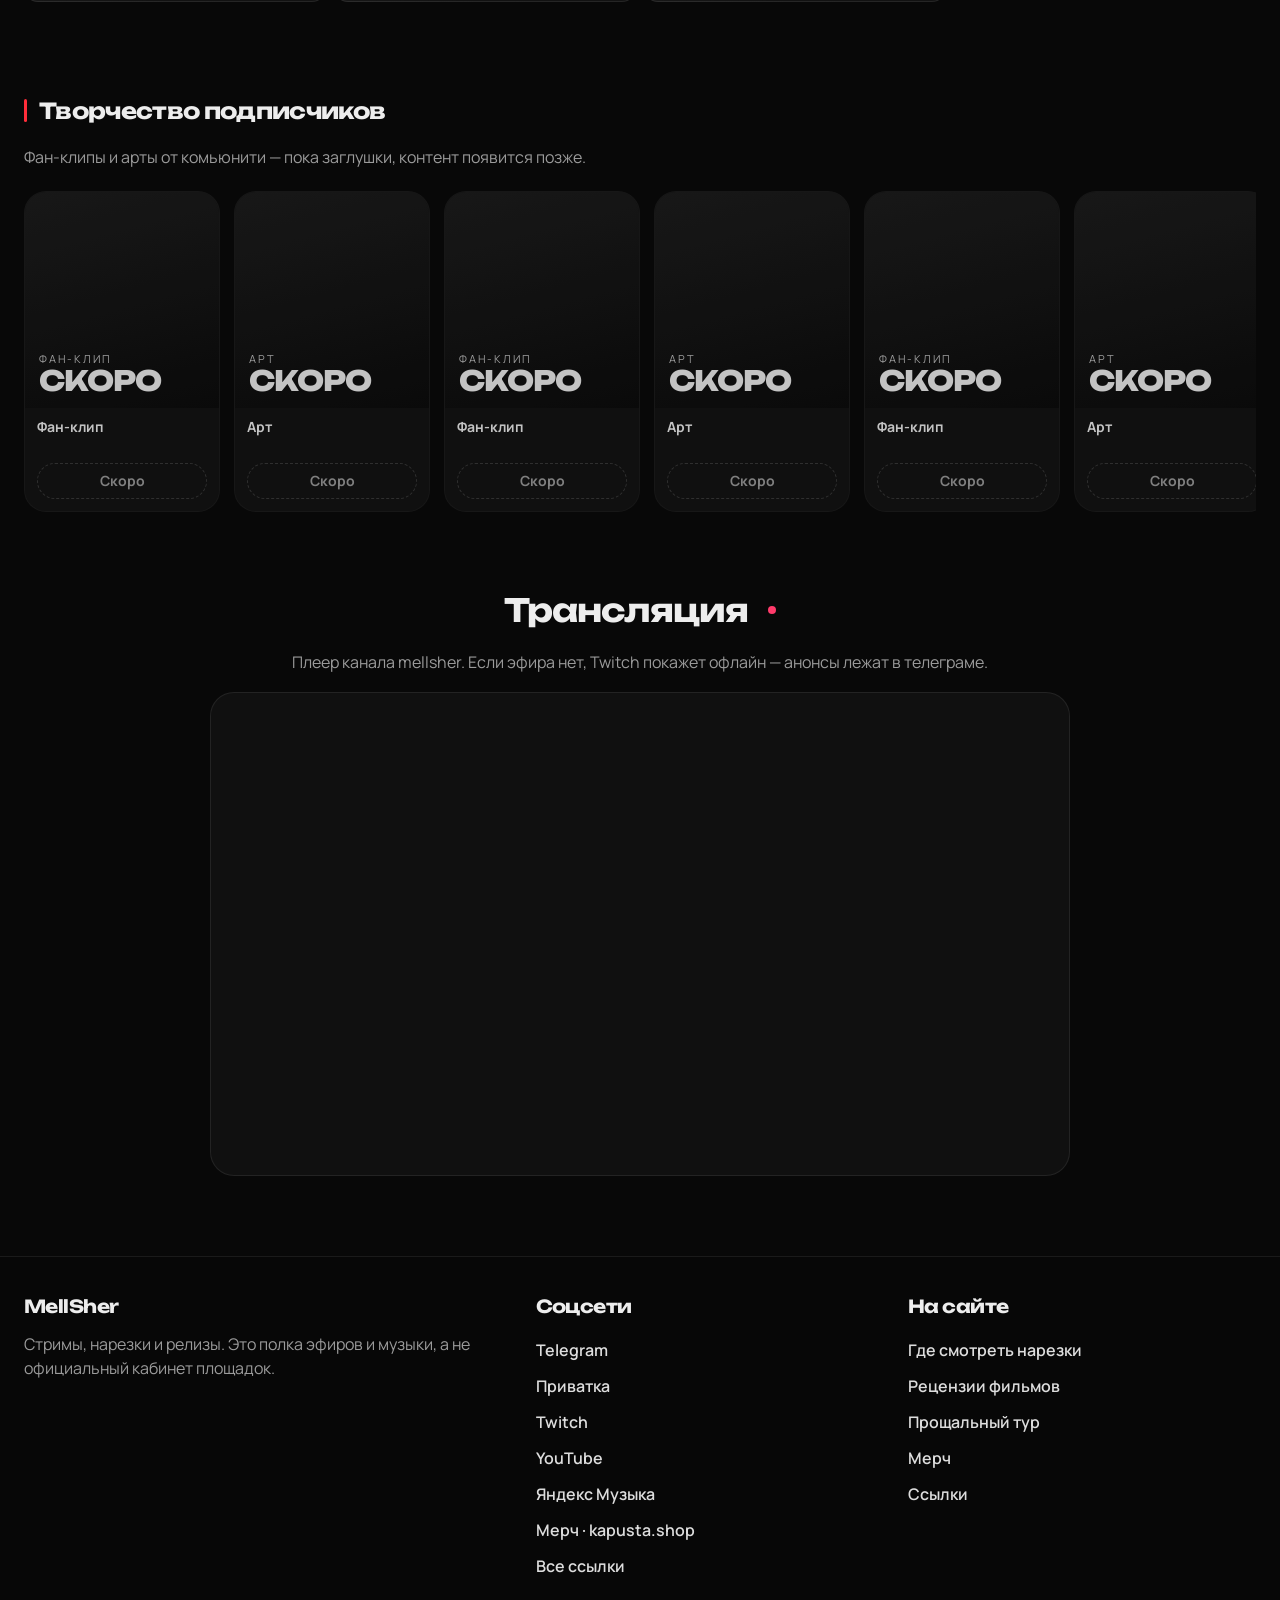
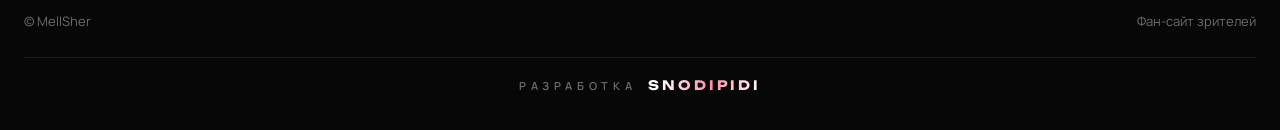
==== commit 23dfb5a7: "исправлены фильмы, мерч" ====
--- a/index.html
+++ b/index.html
@@ -1,4 +1,4 @@
-﻿<!DOCTYPE html>
+<!DOCTYPE html>
 <html lang="ru">
 <head>
   <meta charset="UTF-8" />
@@ -7,15 +7,15 @@
   <meta name="description" content="Фан-сайт MellSher: нарезки, реакции на ШГШ, релизы с 5opka и прощальный тур." />
   <meta name="theme-color" content="#080808" />
   <link rel="icon" href="favicon.svg" />
-  <link rel="stylesheet" href="css/styles.css?v=70" />
+  <link rel="stylesheet" href="css/styles.css?v=82" />
 </head>
 <body data-page="home">
   <div id="chrome-header"></div>
   <main id="page"></main>
   <div id="chrome-footer"></div>
   <noscript><p class="noscript">Включите JavaScript, чтобы открыть сайт.</p></noscript>
-  <script src="js/data.js?v=70"></script>
-  <script src="js/reactions.js?v=70"></script>
-  <script src="js/app.js?v=70"></script>
+  <script src="js/data.js?v=82"></script>
+  <script src="js/reactions.js?v=82"></script>
+  <script src="js/app.js?v=82"></script>
 </body>
 </html>
--- a/css/styles.css
+++ b/css/styles.css
@@ -19,7 +19,11 @@
 }
 
 * { box-sizing: border-box; }
-html { scroll-behavior: smooth; }
+html {
+  scroll-behavior: smooth;
+  overflow-x: clip;
+  max-width: 100%;
+}
 body {
   margin: 0;
   background: var(--bg);
@@ -28,6 +32,13 @@
   font-size: 16px;
   line-height: 1.5;
   min-height: 100vh;
+  overflow-x: clip;
+  max-width: 100%;
+}
+#page {
+  max-width: 100%;
+  min-width: 0;
+  overflow-x: clip;
 }
 img { max-width: 100%; display: block; }
 button, input { font: inherit; color: inherit; }
@@ -59,6 +70,8 @@
   inset: 0 0 auto 0;
   z-index: 40;
   height: var(--header);
+  width: 100%;
+  max-width: 100%;
   display: flex;
   align-items: center;
   gap: 22px;
@@ -66,6 +79,8 @@
   background: rgba(8, 8, 8, 0.28);
   backdrop-filter: blur(10px);
   transition: background 0.3s ease;
+  box-sizing: border-box;
+  overflow: visible;
 }
 .header.solid { background: rgba(8, 8, 8, 0.88); }
 .brand {
@@ -90,7 +105,7 @@
   gap: 6px;
   flex: 1;
 }
-.nav a, .drop > button {
+.nav a {
   background: none;
   border: 0;
   color: #d7d7d7;
@@ -99,38 +114,15 @@
   font-size: 14.5px;
   font-weight: 600;
 }
-.nav a:hover, .drop > button:hover, .nav a.active { color: #fff; }
+.nav a:hover, .nav a.active { color: #fff; }
 .nav a.active { background: rgba(255, 255, 255, 0.06); }
 
-.drop { position: relative; }
-.drop > button { display: flex; align-items: center; gap: 6px; }
-.drop > button::after {
-  content: "";
-  border: 4px solid transparent;
-  border-top-color: currentColor;
-  margin-top: 3px;
-}
-.drop-menu {
-  position: absolute;
-  top: calc(100% + 8px);
-  left: 0;
-  min-width: 210px;
-  padding: 8px;
-  background: #161616;
-  border: 1px solid var(--line);
-  border-radius: 16px;
-  box-shadow: var(--shadow);
-  display: none;
-}
-.drop:hover .drop-menu, .drop:focus-within .drop-menu, .drop.open .drop-menu { display: grid; }
-.drop-menu a {
-  padding: 10px 12px;
-  border-radius: 10px;
-  color: #ddd;
-}
-.drop-menu a:hover { background: #222; }
-
-.search { position: relative; margin-left: auto; }
+.search {
+  position: relative;
+  margin-left: auto;
+  flex: 0 0 auto;
+  z-index: 50;
+}
 .search input {
   width: 190px;
   height: 38px;
@@ -146,13 +138,16 @@
   position: absolute;
   top: calc(100% + 8px);
   right: 0;
-  width: 320px;
+  width: min(320px, calc(100vw - 32px));
+  max-height: min(70vh, 420px);
+  overflow-y: auto;
   background: #141414;
   border: 1px solid var(--line);
   border-radius: 16px;
   padding: 8px;
   box-shadow: var(--shadow);
   display: none;
+  z-index: 60;
 }
 .search-pop.show { display: grid; }
 .search-pop a, .search-empty {
@@ -330,8 +325,17 @@
   100% { box-shadow: 0 0 0 0 rgba(255, 59, 107, 0); }
 }
 
-.wrap { width: min(1240px, calc(100% - 48px)); margin: 0 auto; }
-.section { padding: 28px 0 64px; }
+.wrap {
+  width: min(1240px, calc(100% - 48px));
+  max-width: 100%;
+  margin: 0 auto;
+  min-width: 0;
+}
+.section {
+  padding: 28px 0 64px;
+  min-width: 0;
+  max-width: 100%;
+}
 .section-head {
   display: flex;
   align-items: center;
@@ -478,6 +482,8 @@
   display: block;
   min-width: 0;
   max-width: 100%;
+  width: 100%;
+  overflow: hidden;
 }
 .scroller {
   display: grid;
@@ -514,8 +520,8 @@
   cursor: pointer;
   flex-shrink: 0;
 }
-.scroller-nav.prev { left: -20px; }
-.scroller-nav.next { right: -20px; }
+.scroller-nav.prev { left: 4px; }
+.scroller-nav.next { right: 4px; }
 .scroller-nav:hover { background: #242424; }
 .scroller-wrap:has(.film-thumb) .scroller-nav {
   top: 127px;
@@ -587,6 +593,14 @@
 .film-card .film-scores b {
   font-size: 15px;
 }
+.film-scores .score-val.score-good,
+.score-card .score-val.score-good { color: #3bb33b; }
+.film-scores .score-val.score-mid,
+.score-card .score-val.score-mid { color: #c8c8c8; }
+.film-scores .score-val.score-bad,
+.score-card .score-val.score-bad { color: #ff5500; }
+.film-scores .score-val i,
+.score-card .score-val i { color: inherit; font-style: normal; }
 .film-card.is-link {
   cursor: pointer;
   transition: border-color 0.15s ease, transform 0.15s ease, box-shadow 0.15s ease;
@@ -1353,7 +1367,7 @@
   font-weight: 800;
   letter-spacing: -0.03em;
 }
-.film-scores b i { font-size: 16px; }
+.film-scores b i { font-size: 16px; font-style: normal; }
 .film.score-only {
   cursor: default;
 }
@@ -1412,9 +1426,11 @@
   position: relative;
   z-index: 1;
   display: grid;
-  grid-template-columns: minmax(180px, 260px) 1fr;
+  grid-template-columns: minmax(0, 260px) minmax(0, 1fr);
   gap: 28px;
   align-items: end;
+  min-width: 0;
+  max-width: 100%;
 }
 .film-hero-poster {
   border-radius: 22px;
@@ -1455,11 +1471,34 @@
 }
 .film-hero-copy .kicker a { color: rgba(255, 255, 255, 0.72); }
 .film-hero-copy .kicker a:hover { color: #fff; }
+.film-hero-copy {
+  display: grid;
+  gap: 0;
+  align-content: end;
+}
 .score-cards {
   display: grid;
   grid-template-columns: repeat(2, minmax(0, 160px));
   gap: 10px;
-  margin: 0 0 18px;
+  margin: 0 0 14px;
+}
+.film-hero-about {
+  margin: 0 0 16px;
+  max-width: 54ch;
+}
+.film-hero-about-title {
+  margin: 0 0 6px;
+  font-size: 13px;
+  font-weight: 800;
+  letter-spacing: 0.06em;
+  text-transform: uppercase;
+  color: rgba(255, 255, 255, 0.55);
+}
+.film-hero-about p {
+  margin: 0;
+  color: rgba(237, 237, 237, 0.9);
+  font-size: 15px;
+  line-height: 1.55;
 }
 .score-card {
   background: rgba(18, 18, 18, 0.82);
@@ -1483,26 +1522,124 @@
   letter-spacing: -0.03em;
 }
 .score-card strong b { font-size: inherit; }
-.score-card strong i { font-size: 22px; }
+.score-card strong i { font-size: 22px; font-style: normal; }
+.score-card-ms {
+  border-color: rgba(255, 59, 107, 0.35);
+  background:
+    radial-gradient(120% 100% at 0% 0%, rgba(255, 59, 107, 0.18), transparent 60%),
+    rgba(18, 18, 18, 0.88);
+}
 .film-page.page {
-  padding-top: 14px;
+  padding-top: 22px;
   padding-bottom: 70px;
   display: grid;
+  grid-template-columns: minmax(0, 1fr);
+  gap: 16px;
+  min-width: 0;
+  max-width: 100%;
+  box-sizing: border-box;
+}
+.film-page.page > * {
+  min-width: 0;
+  max-width: 100%;
+}
+.film-more,
+.film-more .section-head,
+.film-more .scroller-wrap {
+  min-width: 0;
+  max-width: 100%;
+}
+.film-take {
+  display: grid;
   gap: 14px;
-}
-.film-panel {
+  width: 100%;
+  max-width: 100%;
+  min-width: 0;
+  padding: 18px 20px;
+  border-radius: 20px;
+  border: 1px solid rgba(255, 59, 107, 0.3);
+  background:
+    radial-gradient(70% 120% at 0% 50%, rgba(255, 59, 107, 0.14), transparent 55%),
+    linear-gradient(135deg, #1a1216 0%, #121212 60%);
+  box-shadow: 0 14px 36px rgba(0, 0, 0, 0.25);
+  overflow: hidden;
+  box-sizing: border-box;
+}
+.film-take.is-empty {
+  border-color: var(--line);
   background: #121212;
-  border: 1px solid var(--line);
-  border-radius: 20px;
-  padding: 18px 20px;
-}
-.film-panel .strip-title { margin-bottom: 8px; }
-.film-panel p {
+  box-shadow: none;
+}
+.film-take-top {
+  display: flex;
+  align-items: center;
+  gap: 14px;
+  min-width: 0;
+}
+.film-take-photo {
+  width: 72px;
+  height: 72px;
+  border-radius: 18px;
+  overflow: hidden;
+  background: #050505;
+  border: 1px solid rgba(255, 255, 255, 0.08);
+  flex: 0 0 auto;
+}
+.film-take-photo img {
+  width: 100%;
+  height: 100%;
+  object-fit: cover;
+  object-position: center 28%;
+  display: block;
+}
+.film-take-meta {
+  display: grid;
+  gap: 2px;
+  min-width: 0;
+}
+.film-take-meta strong {
+  font-family: Unbounded, Manrope, sans-serif;
+  font-size: 15px;
+  letter-spacing: -0.03em;
+}
+.film-take-meta span {
+  color: var(--muted);
+  font-size: 12px;
+  font-weight: 700;
+  letter-spacing: 0.04em;
+  text-transform: uppercase;
+}
+.film-quote {
   margin: 0;
-  color: #d4d4d4;
+  min-width: 0;
+  max-width: 100%;
+}
+.film-quote p {
+  margin: 0 0 10px;
+  color: #f3f3f3;
+  font-size: clamp(15px, 1.6vw, 18px);
+  font-weight: 700;
+  line-height: 1.5;
+  letter-spacing: -0.02em;
+  white-space: normal;
+  overflow-wrap: break-word;
+  word-wrap: break-word;
+  max-width: 100%;
+}
+.film-quote p:last-child { margin-bottom: 0; }
+.film-take-note {
+  margin: 0;
+  color: var(--muted);
+  font-size: 14px;
   line-height: 1.55;
-  max-width: 68ch;
-}
+}
+.film-take.is-empty .film-take-note {
+  font-style: italic;
+}
+.film-take .btn {
+  width: fit-content;
+}
+.film-more { margin-top: 4px; }
 .leaders {
   display: grid;
   grid-template-columns: 1.1fr 1fr;
@@ -1769,23 +1906,6 @@
 }
 .music-lead .btn { width: fit-content; margin-top: 4px; }
 .stack { display: grid; gap: 10px; }
-.cmd {
-  display: grid;
-  grid-template-columns: 120px 1fr;
-  gap: 12px;
-  align-items: center;
-  background: #141414;
-  border-radius: 14px;
-  padding: 12px 14px;
-  border: 1px solid var(--line);
-}
-.cmd code {
-  font-family: Unbounded, sans-serif;
-  font-size: 14px;
-  color: var(--pink);
-}
-.rules { margin: 0; padding-left: 18px; display: grid; gap: 10px; }
-.rules li { color: #d5d5d5; }
 
 .modal-back {
   position: fixed;
@@ -1903,7 +2023,6 @@
     border-bottom: 1px solid var(--line);
   }
   .nav.open { display: flex; }
-  .drop-menu { position: static; display: grid; box-shadow: none; background: transparent; border: 0; padding: 0 0 0 8px; }
   .search { margin-left: auto; }
   .hero-title { font-size: 11.5vw; letter-spacing: -0.05em; }
   .footer a.credit { letter-spacing: 0.22em; gap: 8px; }
@@ -1911,7 +2030,6 @@
   .hero-chip { left: 16px; right: 16px; }
   .wrap { width: min(1240px, calc(100% - 28px)); }
   .header { padding: 0 14px; gap: 10px; }
-  .cmd { grid-template-columns: 1fr; }
   .playlist-actions { width: 100%; max-width: none; }
   .series-nav { display: none; }
   .series-stage { padding: 0; }
@@ -1925,8 +2043,8 @@
     font-size: 18px;
     top: 28px;
   }
-  .scroller-nav.prev { left: -10px; }
-  .scroller-nav.next { right: -10px; }
+  .scroller-nav.prev { left: 4px; }
+  .scroller-nav.next { right: 4px; }
   .scroller-wrap:has(.film-thumb) .scroller-nav {
     top: 95px;
   }
@@ -2061,6 +2179,13 @@
     grid-template-columns: repeat(2, minmax(0, 1fr));
     max-width: 320px;
   }
+  .film-take { padding: 14px 16px; }
+  .film-take-photo {
+    width: 64px;
+    height: 64px;
+    border-radius: 16px;
+  }
+  .film-quote p { font-size: 15px; }
 }
 
 @media (max-width: 480px) {
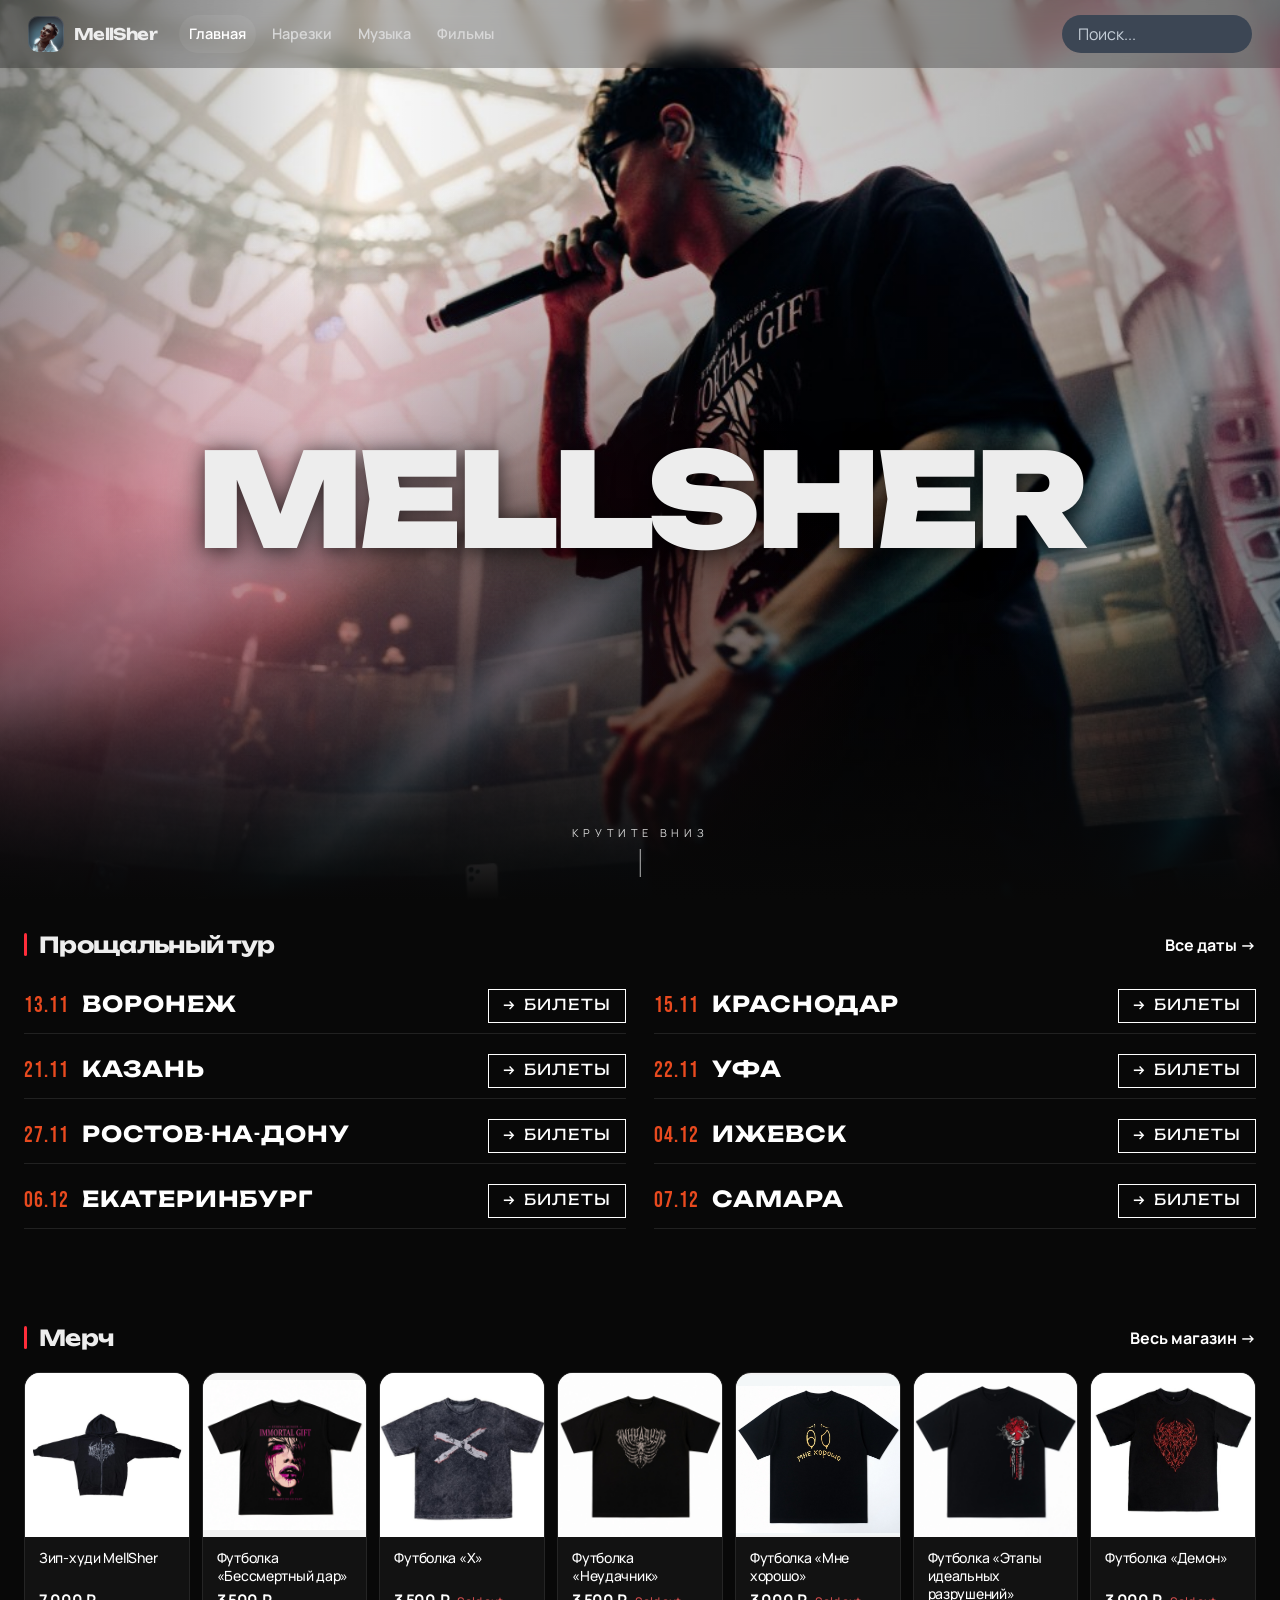
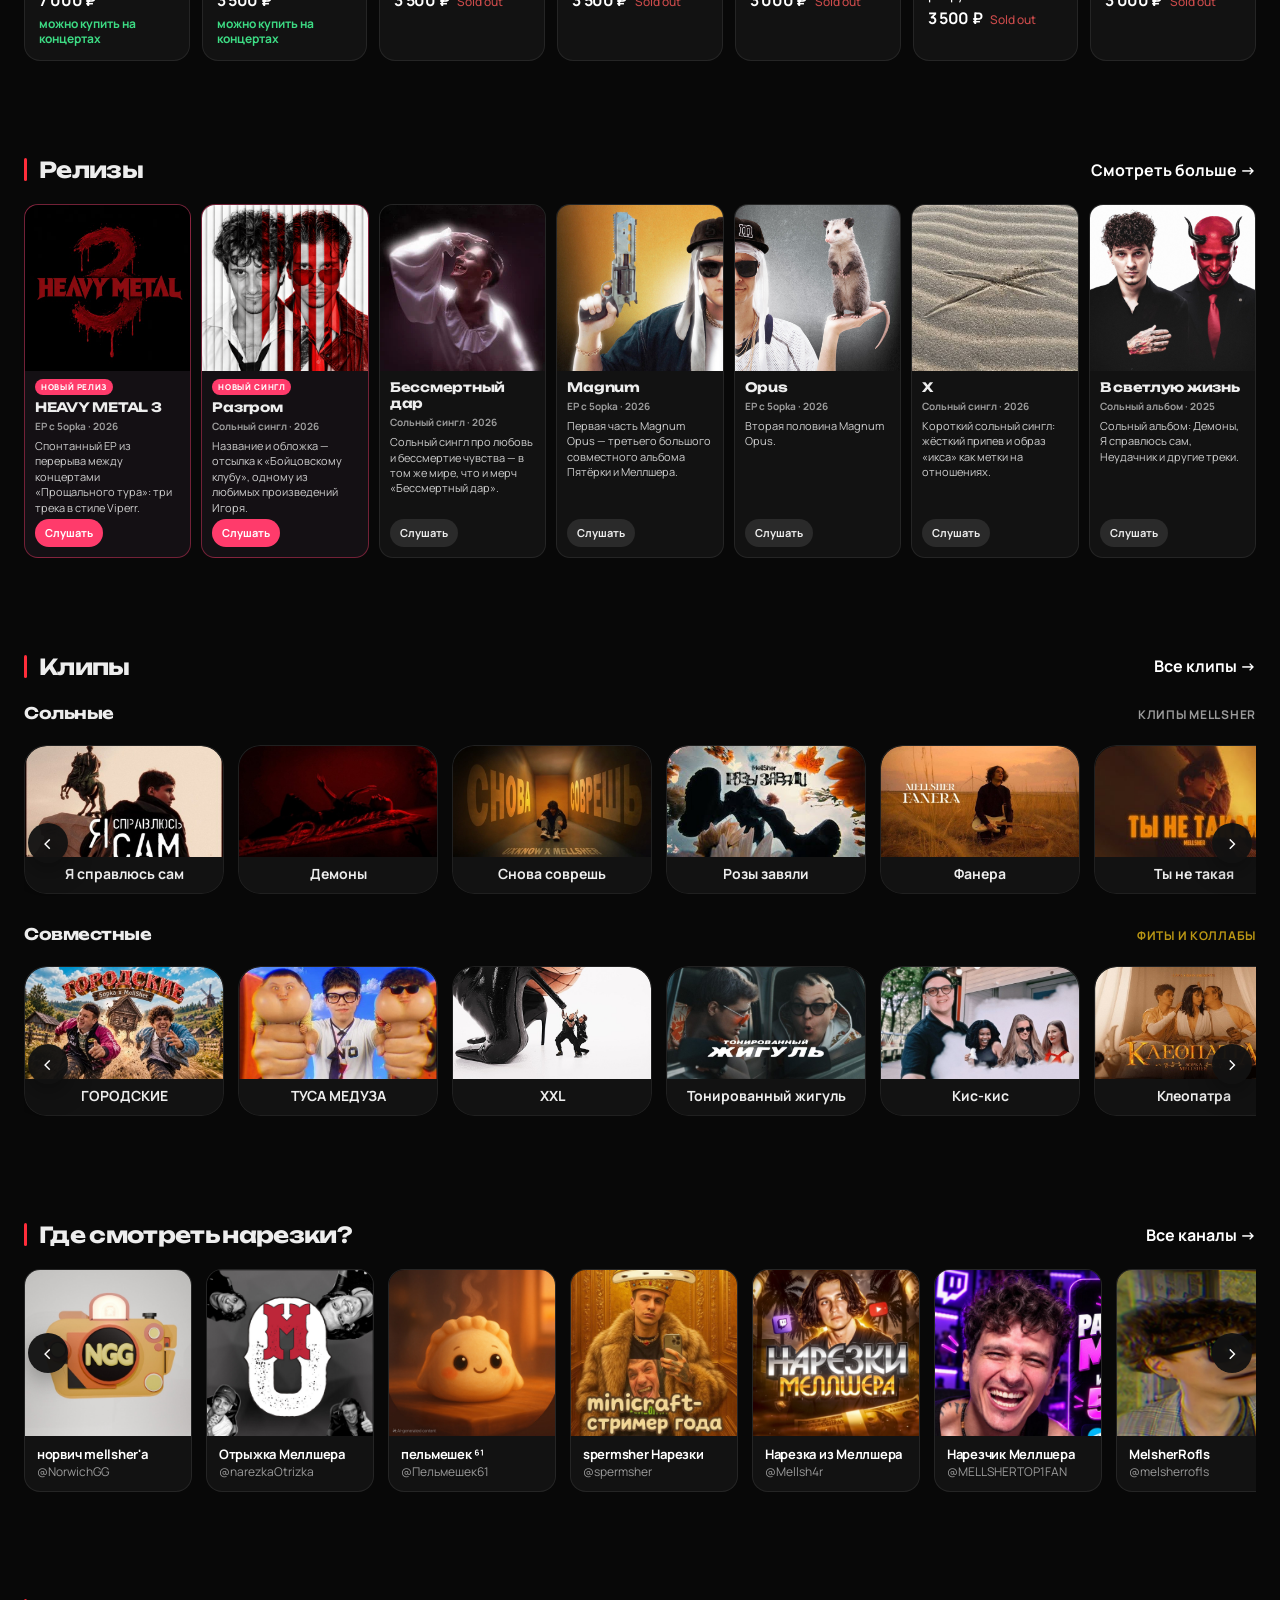
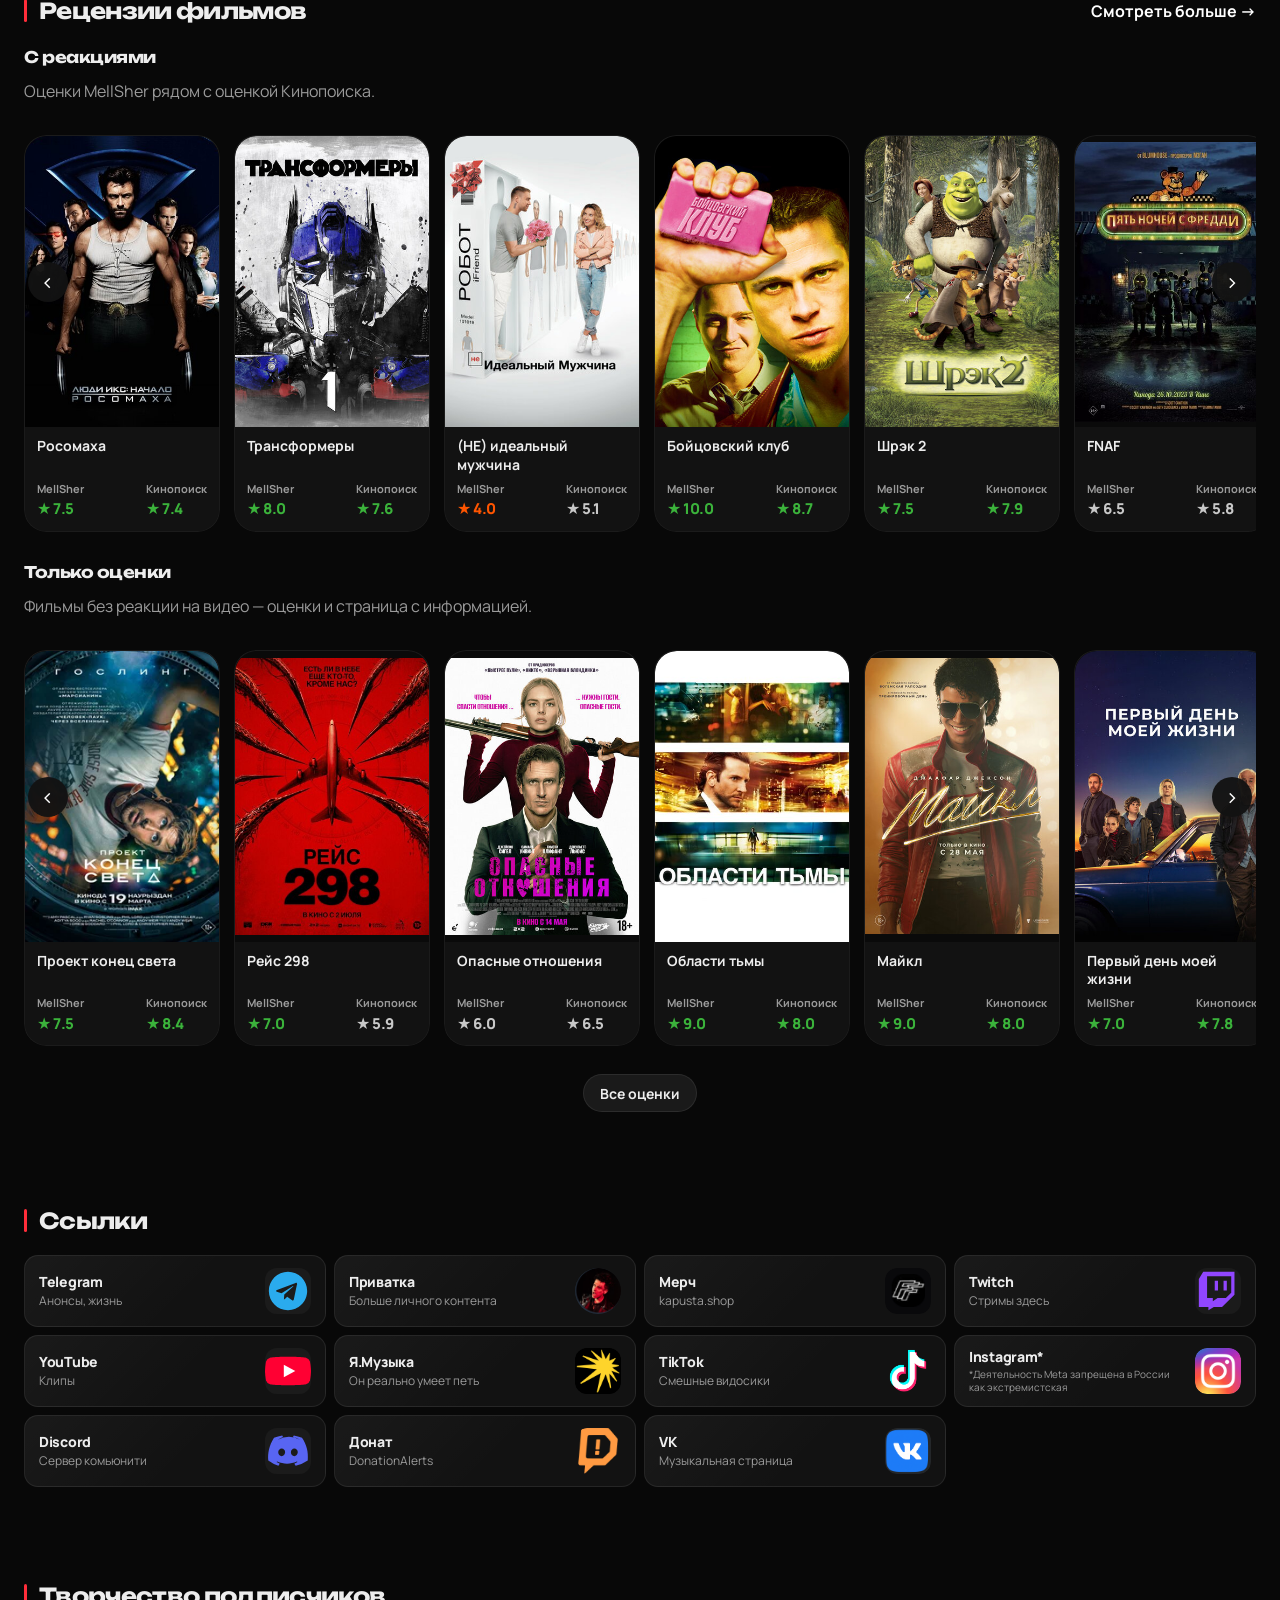
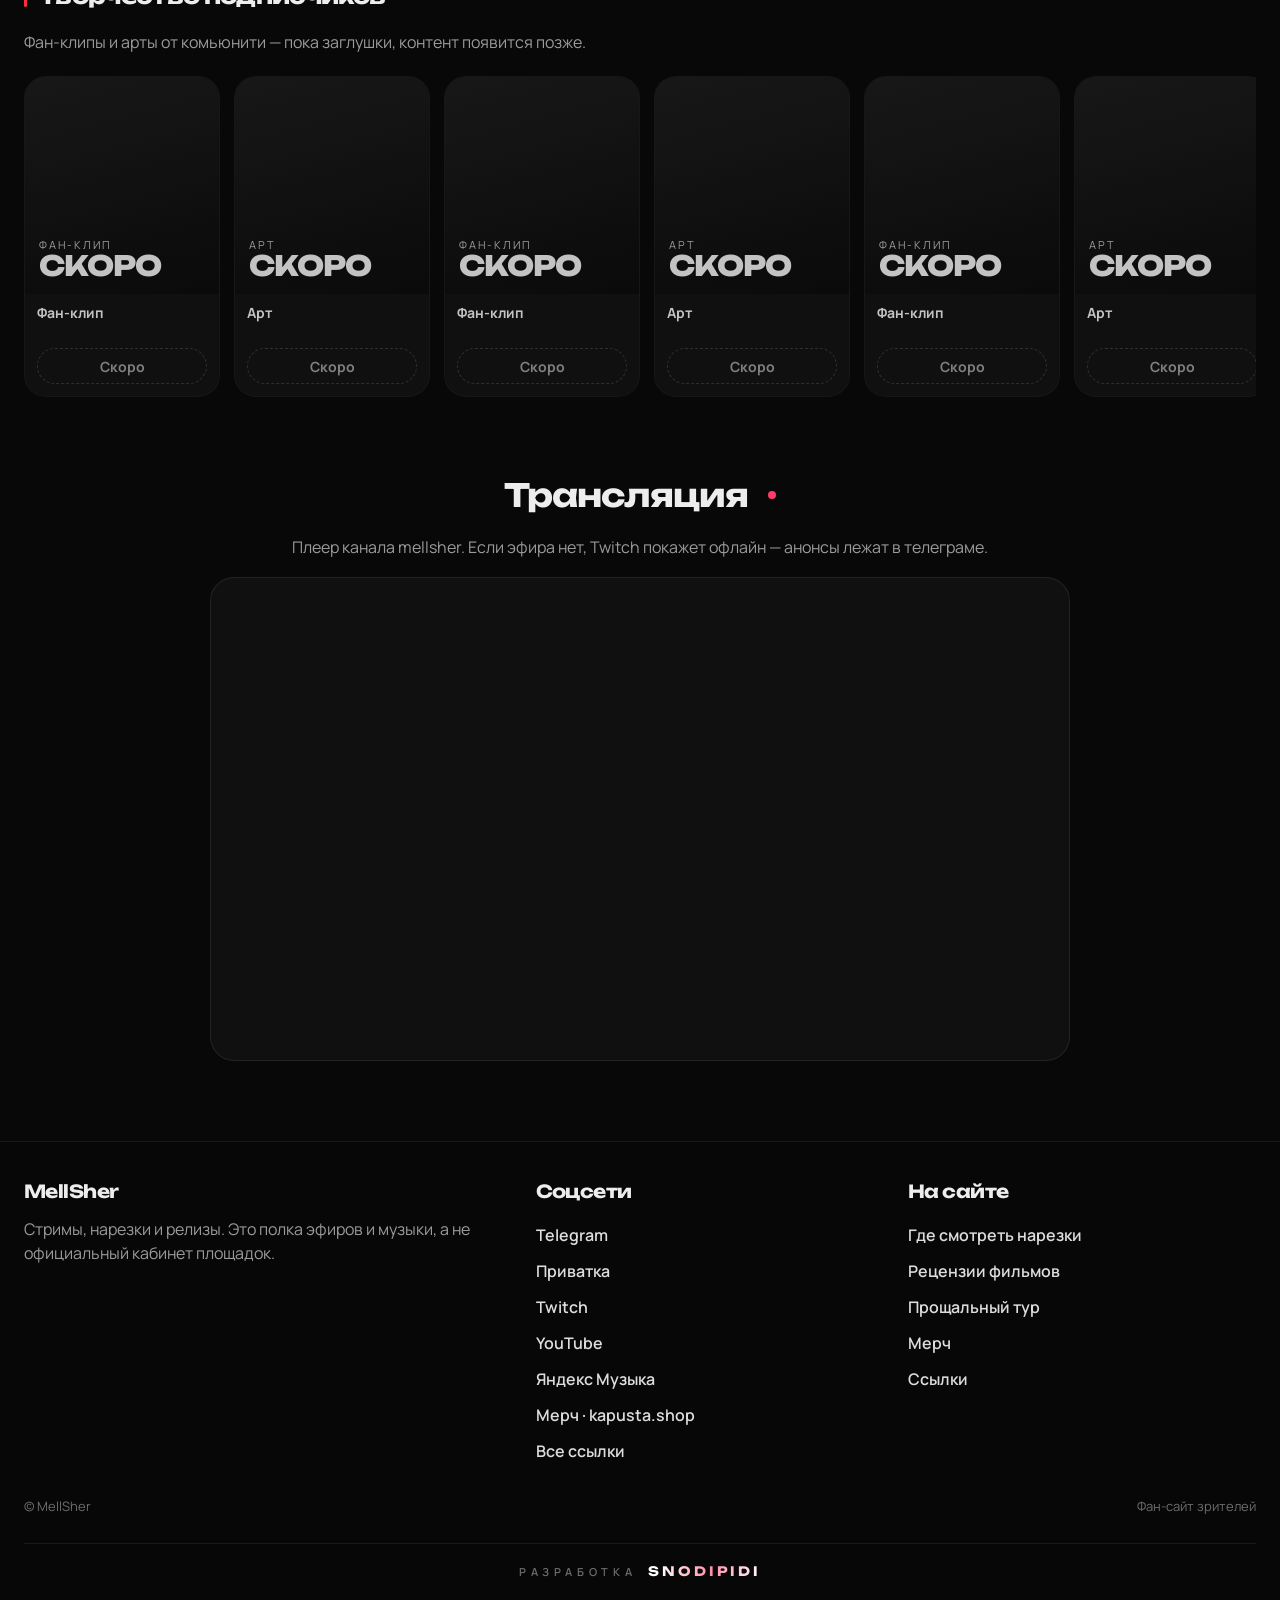
==== commit e860bb0a: "отображение на мобилках поправлено" ====
--- a/index.html
+++ b/index.html
@@ -7,15 +7,15 @@
   <meta name="description" content="Фан-сайт MellSher: нарезки, реакции на ШГШ, релизы с 5opka и прощальный тур." />
   <meta name="theme-color" content="#080808" />
   <link rel="icon" href="favicon.svg" />
-  <link rel="stylesheet" href="css/styles.css?v=82" />
+  <link rel="stylesheet" href="css/styles.css?v=102" />
 </head>
 <body data-page="home">
   <div id="chrome-header"></div>
   <main id="page"></main>
   <div id="chrome-footer"></div>
   <noscript><p class="noscript">Включите JavaScript, чтобы открыть сайт.</p></noscript>
-  <script src="js/data.js?v=82"></script>
-  <script src="js/reactions.js?v=82"></script>
-  <script src="js/app.js?v=82"></script>
+  <script src="js/data.js?v=102"></script>
+  <script src="js/reactions.js?v=102"></script>
+  <script src="js/app.js?v=102"></script>
 </body>
 </html>
--- a/css/styles.css
+++ b/css/styles.css
@@ -413,6 +413,62 @@
   grid-template-columns: repeat(2, minmax(0, 1fr));
   gap: 10px 28px;
 }
+/* пасхалка-стикер временно выкл.
+.merch-egg-wrap {
+  position: relative;
+  perspective: 600px;
+  height: 100%;
+}
+.tour-egg {
+  position: absolute;
+  right: -34px;
+  top: 58%;
+  z-index: 4;
+  width: 84px;
+  transform: rotate(10deg);
+  transform-origin: 88% 92%;
+  filter: drop-shadow(0 10px 18px rgba(0, 0, 0, 0.45));
+  transition: transform 0.25s cubic-bezier(0.22, 1.4, 0.36, 1), filter 0.25s ease;
+  will-change: transform, opacity, filter;
+}
+.tour-egg img {
+  width: 100%;
+  height: auto;
+  display: block;
+  pointer-events: none;
+}
+.tour-egg:hover:not(.is-peeling) {
+  transform: rotate(-4deg) scale(1.08) translate(6px, -4px);
+  filter: drop-shadow(0 14px 22px rgba(255, 59, 107, 0.28));
+}
+.tour-egg.is-peeling {
+  pointer-events: none;
+  transition: none;
+  animation: tour-egg-peel 0.7s cubic-bezier(0.33, 0.1, 0.25, 1) forwards;
+}
+@keyframes tour-egg-peel {
+  0% {
+    transform: rotate(8deg) translateZ(0);
+    opacity: 1;
+    filter: drop-shadow(0 10px 18px rgba(0, 0, 0, 0.45));
+  }
+  28% {
+    transform: rotate(-6deg) rotateX(18deg) translate(10px, -14px) scale(1.06);
+    opacity: 1;
+    filter: drop-shadow(0 18px 26px rgba(0, 0, 0, 0.5));
+  }
+  62% {
+    transform: rotate(-28deg) rotateX(42deg) translate(36px, 18px) scale(0.98);
+    opacity: 0.85;
+    filter: drop-shadow(0 22px 28px rgba(0, 0, 0, 0.4));
+  }
+  100% {
+    transform: rotate(-55deg) rotateX(68deg) translate(72px, 110px) scale(0.78);
+    opacity: 0;
+    filter: drop-shadow(0 8px 12px rgba(0, 0, 0, 0.2));
+  }
+}
+*/
 .tour-card {
   display: flex;
   align-items: center;
@@ -569,6 +625,154 @@
   border-radius: 22px 22px 0 0;
   overflow: hidden;
 }
+.music-clip {
+  position: relative;
+  transition:
+    transform 0.28s cubic-bezier(0.22, 1, 0.36, 1),
+    border-color 0.25s ease,
+    box-shadow 0.28s ease,
+    background 0.25s ease;
+  border-color: rgba(255, 255, 255, 0.06);
+  background: #121212;
+}
+.music-clip::after {
+  content: "";
+  position: absolute;
+  inset: 0;
+  z-index: 3;
+  border-radius: inherit;
+  pointer-events: none;
+  opacity: 0;
+  background:
+    linear-gradient(180deg, rgba(255, 59, 107, 0.08), transparent 42%),
+    radial-gradient(120% 80% at 50% 100%, rgba(255, 59, 107, 0.18), transparent 55%);
+  box-shadow: inset 0 0 0 1px rgba(255, 59, 107, 0.22);
+  transition: opacity 0.28s ease;
+}
+.music-clip:hover {
+  transform: translateY(-5px);
+  border-color: rgba(255, 59, 107, 0.45);
+  background:
+    radial-gradient(120% 90% at 50% 0%, rgba(255, 59, 107, 0.14), transparent 55%),
+    #161014;
+  box-shadow:
+    0 16px 36px rgba(0, 0, 0, 0.4),
+    0 0 28px rgba(255, 59, 107, 0.16);
+}
+.music-clip:hover::after {
+  opacity: 1;
+}
+.music-clip .poster.thumb img {
+  transition: transform 0.5s cubic-bezier(0.22, 1, 0.36, 1), filter 0.35s ease;
+}
+.music-clip:hover .poster.thumb img {
+  transform: scale(1.08);
+  filter: brightness(0.7) saturate(1.08);
+}
+.music-clip:hover .card-body h3 a {
+  color: #ffd0de;
+}
+.clip-play {
+  position: absolute;
+  inset: 0;
+  z-index: 2;
+  display: grid;
+  place-items: center;
+  pointer-events: none;
+  opacity: 0;
+  transform: scale(0.9);
+  transition:
+    opacity 0.25s ease,
+    transform 0.35s cubic-bezier(0.22, 1.2, 0.36, 1);
+}
+.music-clip:hover .clip-play {
+  opacity: 1;
+  transform: scale(1);
+}
+.clip-play i {
+  --mx: 50%;
+  --my: 35%;
+  position: relative;
+  width: 54px;
+  height: 54px;
+  border-radius: 50%;
+  display: grid;
+  place-items: center;
+  overflow: hidden;
+  background:
+    radial-gradient(
+      circle at var(--mx) var(--my),
+      rgba(255, 255, 255, 0.88) 0%,
+      rgba(255, 160, 195, 0.65) 16%,
+      rgba(255, 59, 107, 0.55) 38%,
+      rgba(255, 40, 95, 0.4) 62%,
+      rgba(180, 20, 70, 0.28) 100%
+    );
+  border: 1.5px solid rgba(255, 255, 255, 0.5);
+  box-shadow:
+    0 10px 26px rgba(0, 0, 0, 0.4),
+    0 0 18px rgba(255, 59, 107, 0.28),
+    inset 0 1px 0 rgba(255, 255, 255, 0.55),
+    inset 0 -10px 20px rgba(255, 59, 107, 0.16);
+  backdrop-filter: blur(20px) saturate(180%);
+  -webkit-backdrop-filter: blur(20px) saturate(180%);
+}
+.clip-play i::after {
+  content: "";
+  position: absolute;
+  inset: 0;
+  border-radius: inherit;
+  background:
+    radial-gradient(
+      circle at var(--mx) var(--my),
+      rgba(255, 255, 255, 0.55) 0%,
+      rgba(255, 180, 210, 0.18) 24%,
+      transparent 48%
+    );
+  pointer-events: none;
+  mix-blend-mode: soft-light;
+}
+.clip-play i::before {
+  content: "";
+  position: absolute;
+  z-index: 1;
+  top: 50%;
+  left: 52%;
+  width: 0;
+  height: 0;
+  border-style: solid;
+  border-width: 9px 0 9px 15px;
+  border-color: transparent transparent transparent #fff;
+  filter: drop-shadow(0 2px 4px rgba(0, 0, 0, 0.28));
+  transform: translate(-35%, -50%);
+}
+.music-clip .card-body {
+  padding-top: 10px;
+  padding-bottom: 12px;
+}
+.clip-strip-head {
+  display: flex;
+  align-items: baseline;
+  justify-content: space-between;
+  gap: 12px;
+  margin: 0 0 10px;
+  flex-wrap: wrap;
+}
+.clip-strip .strip-title { margin: 0; }
+.clip-strip-note {
+  color: var(--muted);
+  font-size: 12px;
+  font-weight: 700;
+  letter-spacing: 0.06em;
+  text-transform: uppercase;
+}
+.clip-strip.is-feat .clip-strip-note { color: rgba(245, 197, 24, 0.75); }
+.scroller.clips {
+  grid-auto-columns: 200px;
+}
+.scroller-wrap.is-clips .scroller-nav {
+  top: 78px;
+}
 .film-card .card-body {
   gap: 8px;
 }
@@ -900,6 +1104,30 @@
   grid-template-columns: repeat(auto-fill, minmax(200px, 1fr));
   gap: 12px;
 }
+.release-grid-home {
+  grid-template-columns: repeat(auto-fill, minmax(148px, 1fr));
+  gap: 10px;
+}
+.release-grid-home .release { border-radius: 14px; }
+.release-grid-home .release-body {
+  padding: 8px 10px 10px;
+  gap: 4px;
+}
+.release-grid-home .release h3 { font-size: 13px; }
+.release-grid-home .release .kind { font-size: 10px; }
+.release-grid-home .release p {
+  font-size: 11px;
+  line-height: 1.4;
+}
+.release-grid-home .release .btn {
+  height: 28px;
+  padding: 0 10px;
+  font-size: 11px;
+}
+.release-grid-home .release-badge {
+  font-size: 8px;
+  padding: 2px 6px;
+}
 .music-grid {
   display: grid;
   grid-template-columns: repeat(auto-fill, minmax(168px, 1fr));
@@ -924,6 +1152,15 @@
   flex-direction: column;
   gap: 6px;
   min-height: 0;
+  transition:
+    transform 0.28s cubic-bezier(0.22, 1, 0.36, 1),
+    border-color 0.25s ease,
+    box-shadow 0.28s ease;
+}
+.release:hover {
+  transform: translateY(-5px);
+  border-color: rgba(255, 255, 255, 0.18);
+  box-shadow: 0 16px 36px rgba(0, 0, 0, 0.4);
 }
 .release.has-cover {
   padding: 0;
@@ -931,6 +1168,7 @@
   gap: 0;
 }
 .release-cover {
+  position: relative;
   aspect-ratio: 1;
   width: 100%;
   background: #1a1a1a;
@@ -941,6 +1179,10 @@
   height: 100%;
   object-fit: cover;
   display: block;
+  transition: transform 0.5s cubic-bezier(0.22, 1, 0.36, 1);
+}
+.release:hover .release-cover img {
+  transform: scale(1.07);
 }
 .release-body {
   display: flex;
@@ -969,6 +1211,10 @@
   height: 30px;
   padding: 0 12px;
   font-size: 12px;
+  transition: transform 0.2s ease, filter 0.2s ease;
+}
+.release:hover .btn {
+  transform: translateY(-1px);
 }
 .release.featured {
   background:
@@ -976,6 +1222,76 @@
     #141014;
   border-color: rgba(255, 59, 107, 0.4);
 }
+.release.featured:hover {
+  border-color: rgba(255, 59, 107, 0.75);
+  box-shadow:
+    0 16px 40px rgba(0, 0, 0, 0.45),
+    0 0 0 1px rgba(255, 59, 107, 0.25),
+    0 0 28px rgba(255, 59, 107, 0.18);
+}
+.release-hurry {
+  position: absolute;
+  inset: 0;
+  z-index: 2;
+  display: grid;
+  place-content: center;
+  gap: 2px;
+  padding: 12px;
+  background:
+    radial-gradient(circle at 50% 45%, rgba(255, 59, 107, 0.35), transparent 60%),
+    rgba(6, 6, 6, 0.58);
+  opacity: 0;
+  pointer-events: none;
+  transition: opacity 0.2s ease;
+}
+.release.featured:hover .release-hurry {
+  opacity: 1;
+}
+.release-hurry span {
+  display: block;
+  font-family: Unbounded, Manrope, sans-serif;
+  font-size: clamp(15px, 2.4vw, 22px);
+  font-weight: 800;
+  line-height: 1;
+  letter-spacing: 0.04em;
+  text-transform: uppercase;
+  color: #fff;
+  text-shadow: 0 2px 16px rgba(0, 0, 0, 0.55);
+  opacity: 0;
+  transform: translateY(18px) scale(0.72) rotate(-8deg);
+}
+.release-hurry span:nth-child(2) {
+  transform: translateY(18px) scale(0.72) rotate(7deg);
+  color: var(--pink);
+  text-shadow:
+    0 0 18px rgba(255, 59, 107, 0.55),
+    0 2px 12px rgba(0, 0, 0, 0.5);
+}
+.release.featured:hover .release-hurry span:nth-child(1) {
+  animation: release-hurry-in 0.55s cubic-bezier(0.22, 1.4, 0.36, 1) 0.04s forwards;
+}
+.release.featured:hover .release-hurry span:nth-child(2) {
+  animation: release-hurry-in 0.55s cubic-bezier(0.22, 1.4, 0.36, 1) 0.14s forwards;
+}
+@keyframes release-hurry-in {
+  0% {
+    opacity: 0;
+    transform: translateY(22px) scale(0.65) rotate(var(--hurry-rot, -8deg));
+    filter: blur(4px);
+  }
+  65% {
+    opacity: 1;
+    filter: blur(0);
+    transform: translateY(-2px) scale(1.08) rotate(0deg);
+  }
+  100% {
+    opacity: 1;
+    filter: blur(0);
+    transform: translateY(0) scale(1) rotate(0deg);
+  }
+}
+.release-hurry span:nth-child(1) { --hurry-rot: -9deg; }
+.release-hurry span:nth-child(2) { --hurry-rot: 8deg; }
 .release-badge {
   display: inline-flex;
   align-items: center;
@@ -990,6 +1306,10 @@
   text-transform: uppercase;
 }
 .release.stub { opacity: 0.92; }
+.release.stub:hover {
+  transform: none;
+  box-shadow: none;
+}
 .merch-grid {
   display: grid;
   grid-template-columns: repeat(auto-fill, minmax(160px, 1fr));
@@ -1983,9 +2303,34 @@
     grid-template-columns: repeat(3, minmax(0, 1fr));
   }
   .merch-grid {
-    grid-template-columns: repeat(auto-fill, minmax(140px, 1fr));
+    display: grid;
+    grid-auto-flow: column;
+    grid-auto-columns: min(150px, 40vw);
+    grid-template-columns: none;
     gap: 10px;
-  }
+    overflow-x: auto;
+    overflow-y: hidden;
+    padding: 0 0 8px;
+    scroll-snap-type: x mandatory;
+    scrollbar-width: none;
+    -webkit-overflow-scrolling: touch;
+    min-width: 0;
+    max-width: 100%;
+  }
+  .merch-grid::-webkit-scrollbar { height: 0; }
+  .merch-grid .merch-item {
+    scroll-snap-align: start;
+    height: auto;
+  }
+  /* пасхалка-стикер временно выкл.
+  .merch-grid .merch-egg-wrap {
+    scroll-snap-align: start;
+    height: auto;
+  }
+  .merch-grid .tour-egg {
+    right: -8px;
+  }
+  */
   .music-lead {
     min-height: 240px;
     padding: 20px;
@@ -2075,8 +2420,21 @@
     grid-auto-columns: min(148px, 44vw);
     gap: 10px;
   }
+  .scroller.clips {
+    grid-auto-columns: min(156px, 46vw);
+  }
+  .scroller-wrap.is-clips .scroller-nav {
+    top: 58px;
+  }
   .scroller.channels {
     grid-auto-columns: min(140px, 42vw);
+  }
+  .clip-play i {
+    width: 46px;
+    height: 46px;
+  }
+  .clip-play i::before {
+    border-width: 8px 0 8px 13px;
   }
   .scroller-wrap.is-channels .scroller-nav {
     top: 52px;
@@ -2090,6 +2448,13 @@
     grid-template-columns: 1fr;
     gap: 0;
   }
+  /* пасхалка-стикер временно выкл.
+  .tour-egg {
+    right: -16px;
+    top: 52%;
+    width: 68px;
+  }
+  */
   .tour-card { padding: 12px 0; }
   .tour-main { gap: 12px; }
   .tour-date,
@@ -2105,6 +2470,24 @@
     grid-template-columns: repeat(2, 1fr);
     gap: 10px;
   }
+  .tracks-grid {
+    grid-template-columns: repeat(3, minmax(0, 1fr));
+    gap: 8px;
+  }
+  .tracks-grid .release { border-radius: 12px; }
+  .tracks-grid .release-body { padding: 7px 8px 9px; gap: 3px; }
+  .tracks-grid .release h3 { font-size: 12px; }
+  .tracks-grid .release .kind { font-size: 10px; }
+  .tracks-grid .release p { display: none; }
+  .tracks-grid .release .btn {
+    height: 26px;
+    padding: 0 8px;
+    font-size: 10px;
+  }
+  .tracks-grid .release-badge {
+    font-size: 8px;
+    padding: 2px 6px;
+  }
   .albums-grid {
     grid-template-columns: repeat(2, minmax(0, 1fr));
   }
@@ -2117,7 +2500,7 @@
     gap: 8px;
   }
   .merch-grid {
-    grid-template-columns: repeat(2, minmax(0, 1fr));
+    grid-auto-columns: min(138px, 42vw);
     gap: 8px;
   }
   .channel-grid {
@@ -2130,7 +2513,7 @@
   .channel-body span { font-size: 11px; }
   .merch-item { border-radius: 12px; }
   .merch-body { padding: 8px 10px 10px; gap: 4px; }
-  .merch-body strong { font-size: 12px; }
+  .merch-body strong { font-size: 12px; min-height: 0; }
   .merch-price { font-size: 14px; }
   .merch-sold { font-size: 11px; }
   .merch-meta { gap: 6px; }
@@ -2191,6 +2574,7 @@
 @media (max-width: 480px) {
   .wrap { width: calc(100% - 20px); }
   .scroller { grid-auto-columns: 132px; gap: 8px; }
+  .merch-grid { grid-auto-columns: min(132px, 44vw); gap: 8px; }
   .release-grid,
   .music-grid,
   .catalog,
@@ -2198,6 +2582,17 @@
     grid-template-columns: repeat(2, 1fr);
     gap: 8px;
   }
+  .tracks-grid {
+    grid-template-columns: repeat(3, minmax(0, 1fr));
+    gap: 6px;
+  }
+  .tracks-grid .release-body { padding: 6px 7px 8px; }
+  .tracks-grid .release h3 { font-size: 11px; }
+  .tracks-grid .release .btn {
+    height: 24px;
+    font-size: 10px;
+    padding: 0 7px;
+  }
   .film-scores {
     flex-direction: column;
     align-items: flex-start;
@@ -2213,4 +2608,27 @@
   .tour-card { transition: none; }
   .series-card.is-in-next,
   .series-card.is-in-prev { animation: none; }
-}
+  .release,
+  .release-cover img,
+  .release .btn,
+  .music-clip,
+  .music-clip .poster.thumb img,
+  .clip-play { transition: none; }
+  .release:hover,
+  .release:hover .release-cover img,
+  .release:hover .btn,
+  .music-clip:hover,
+  .music-clip:hover .poster.thumb img { transform: none; }
+  .music-clip:hover .poster.thumb img { filter: none; }
+  .music-clip::after { transition: none; }
+  .music-clip:hover .clip-play {
+    opacity: 1;
+    transform: none;
+  }
+  .release.featured:hover .release-hurry span {
+    animation: none;
+    opacity: 1;
+    transform: none;
+    filter: none;
+  }
+}
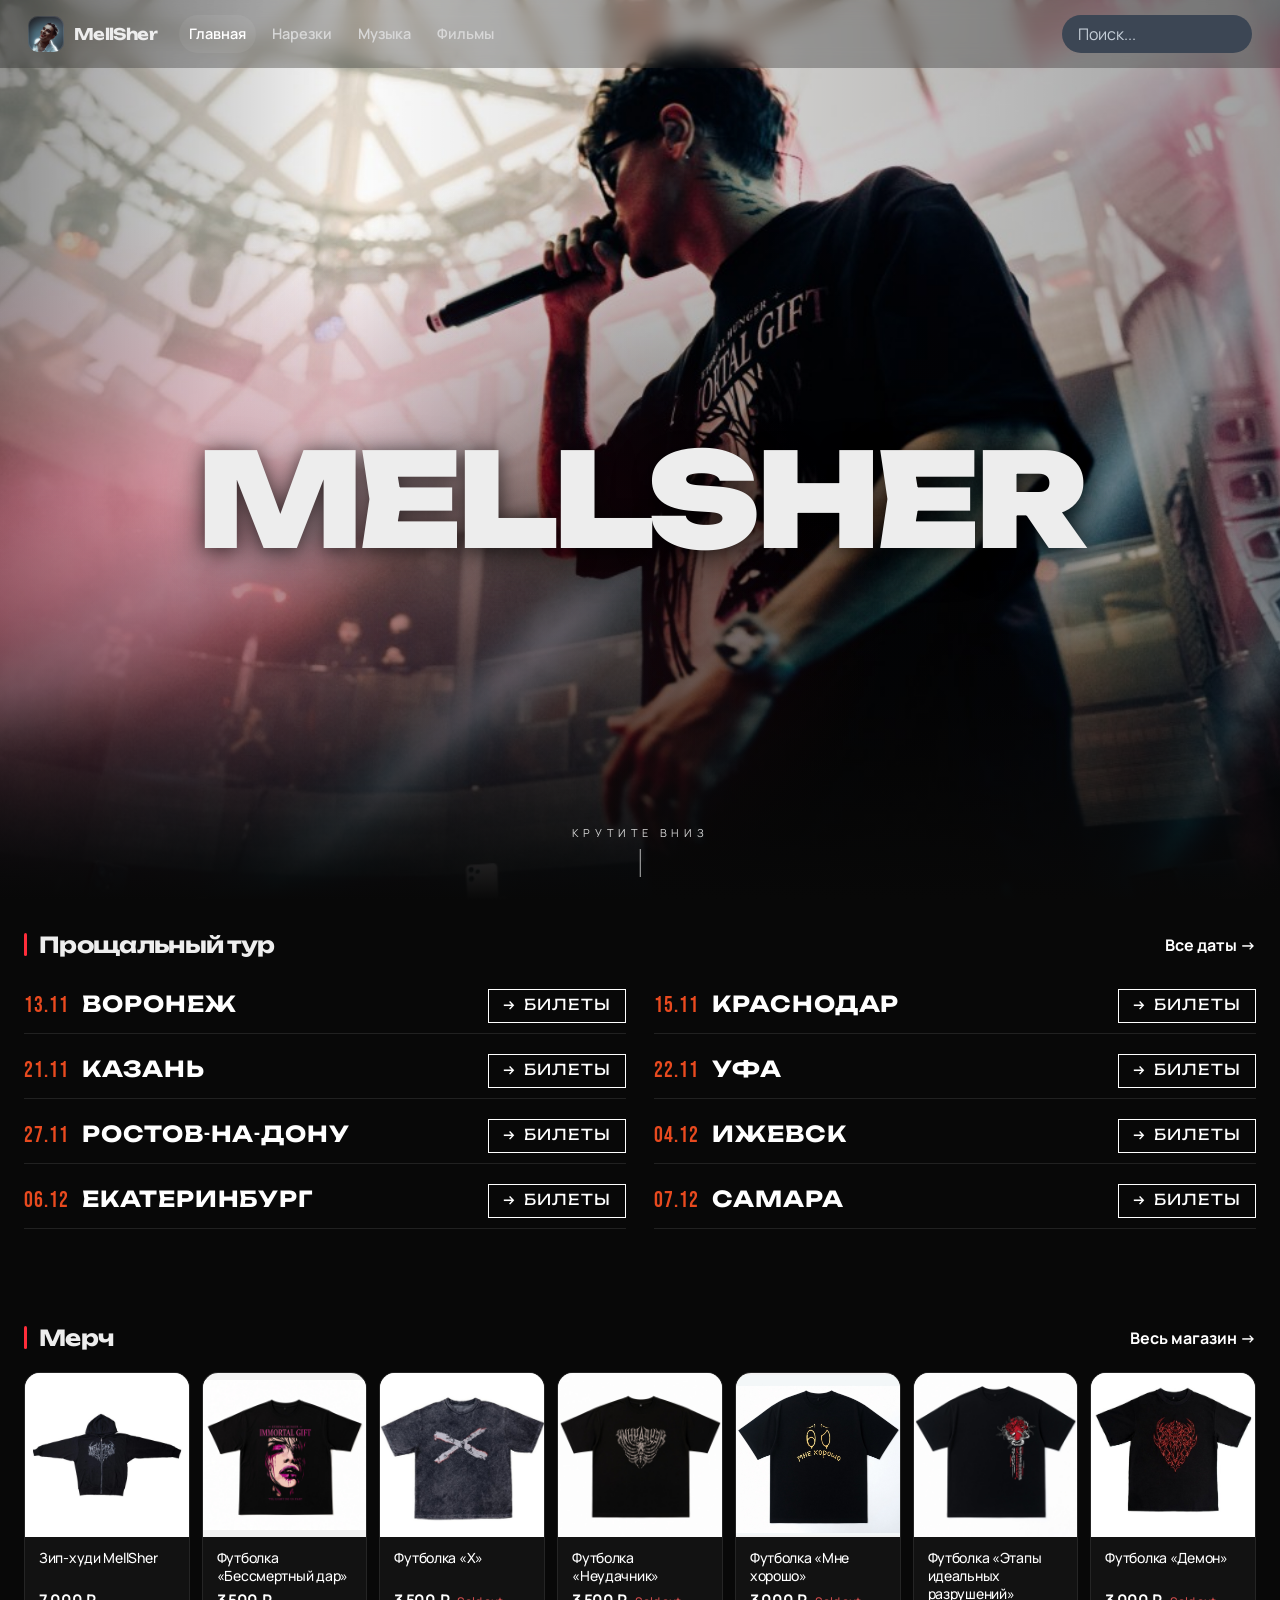
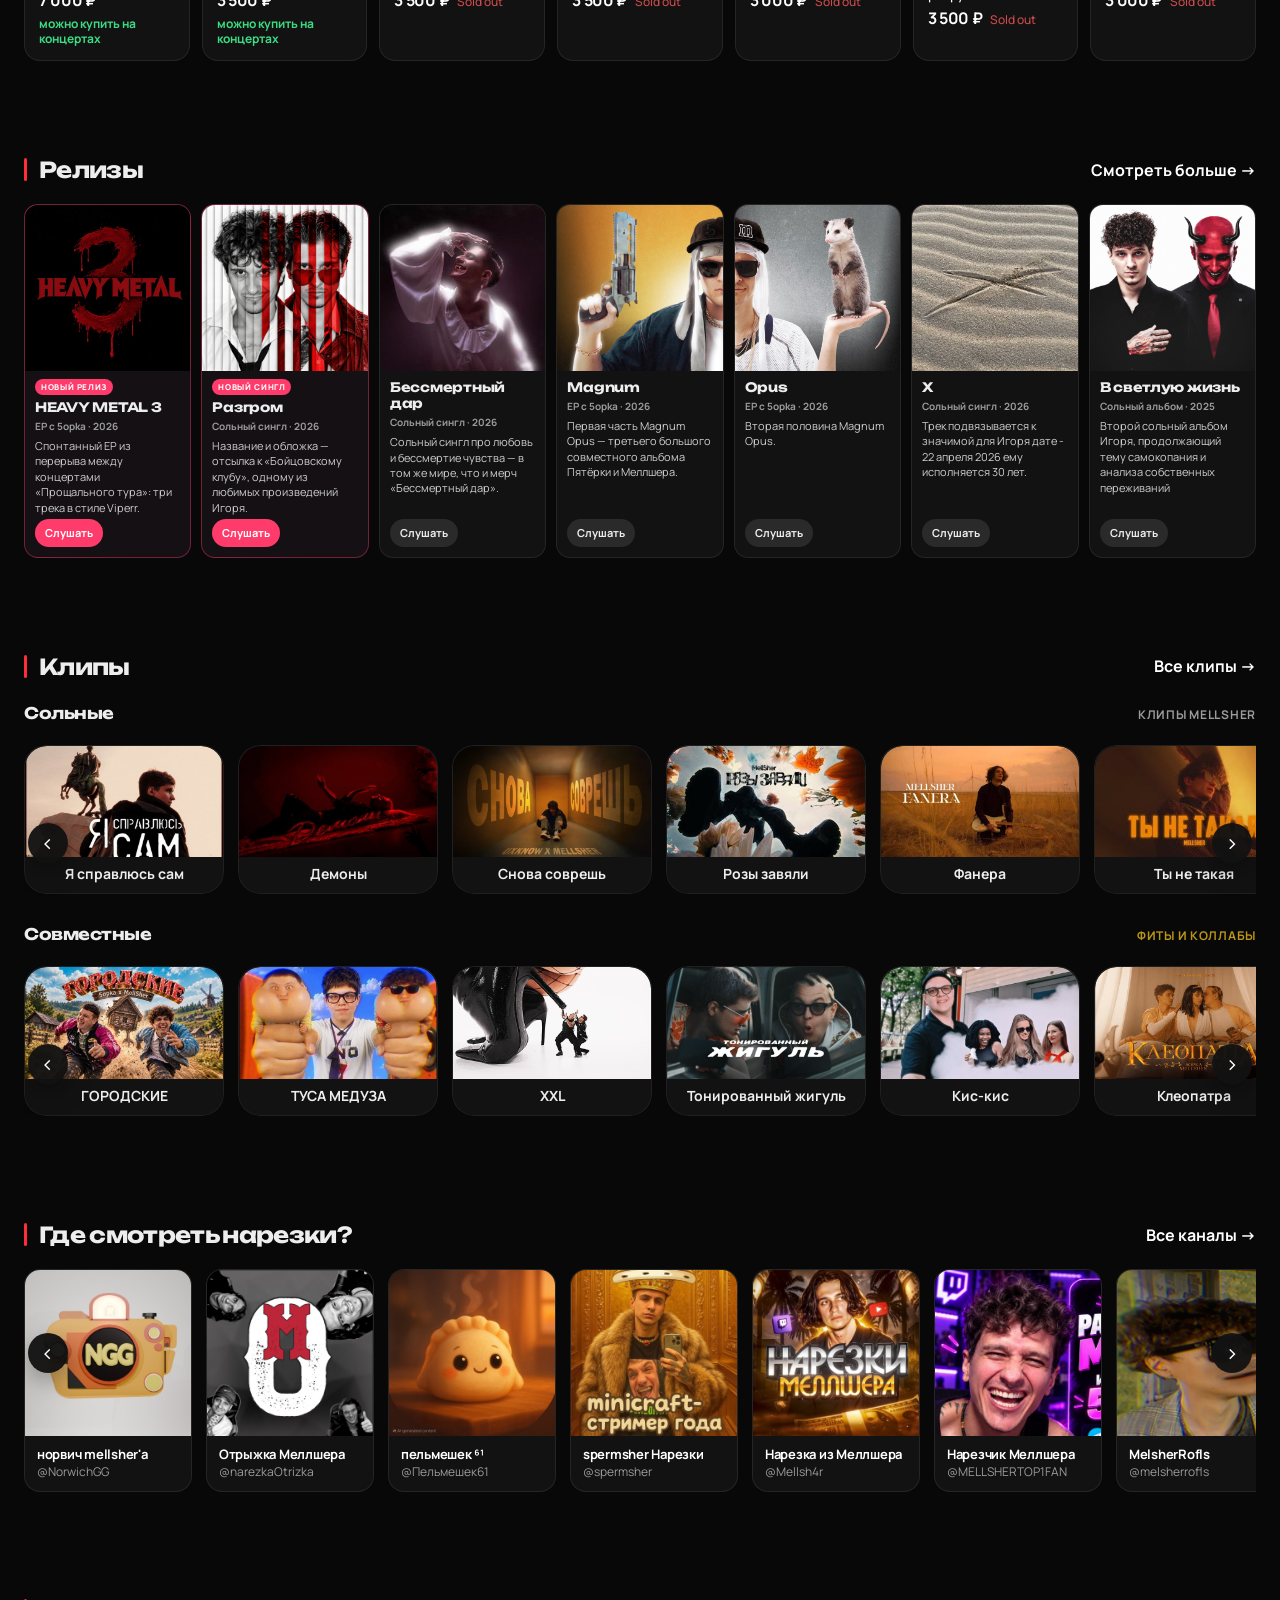
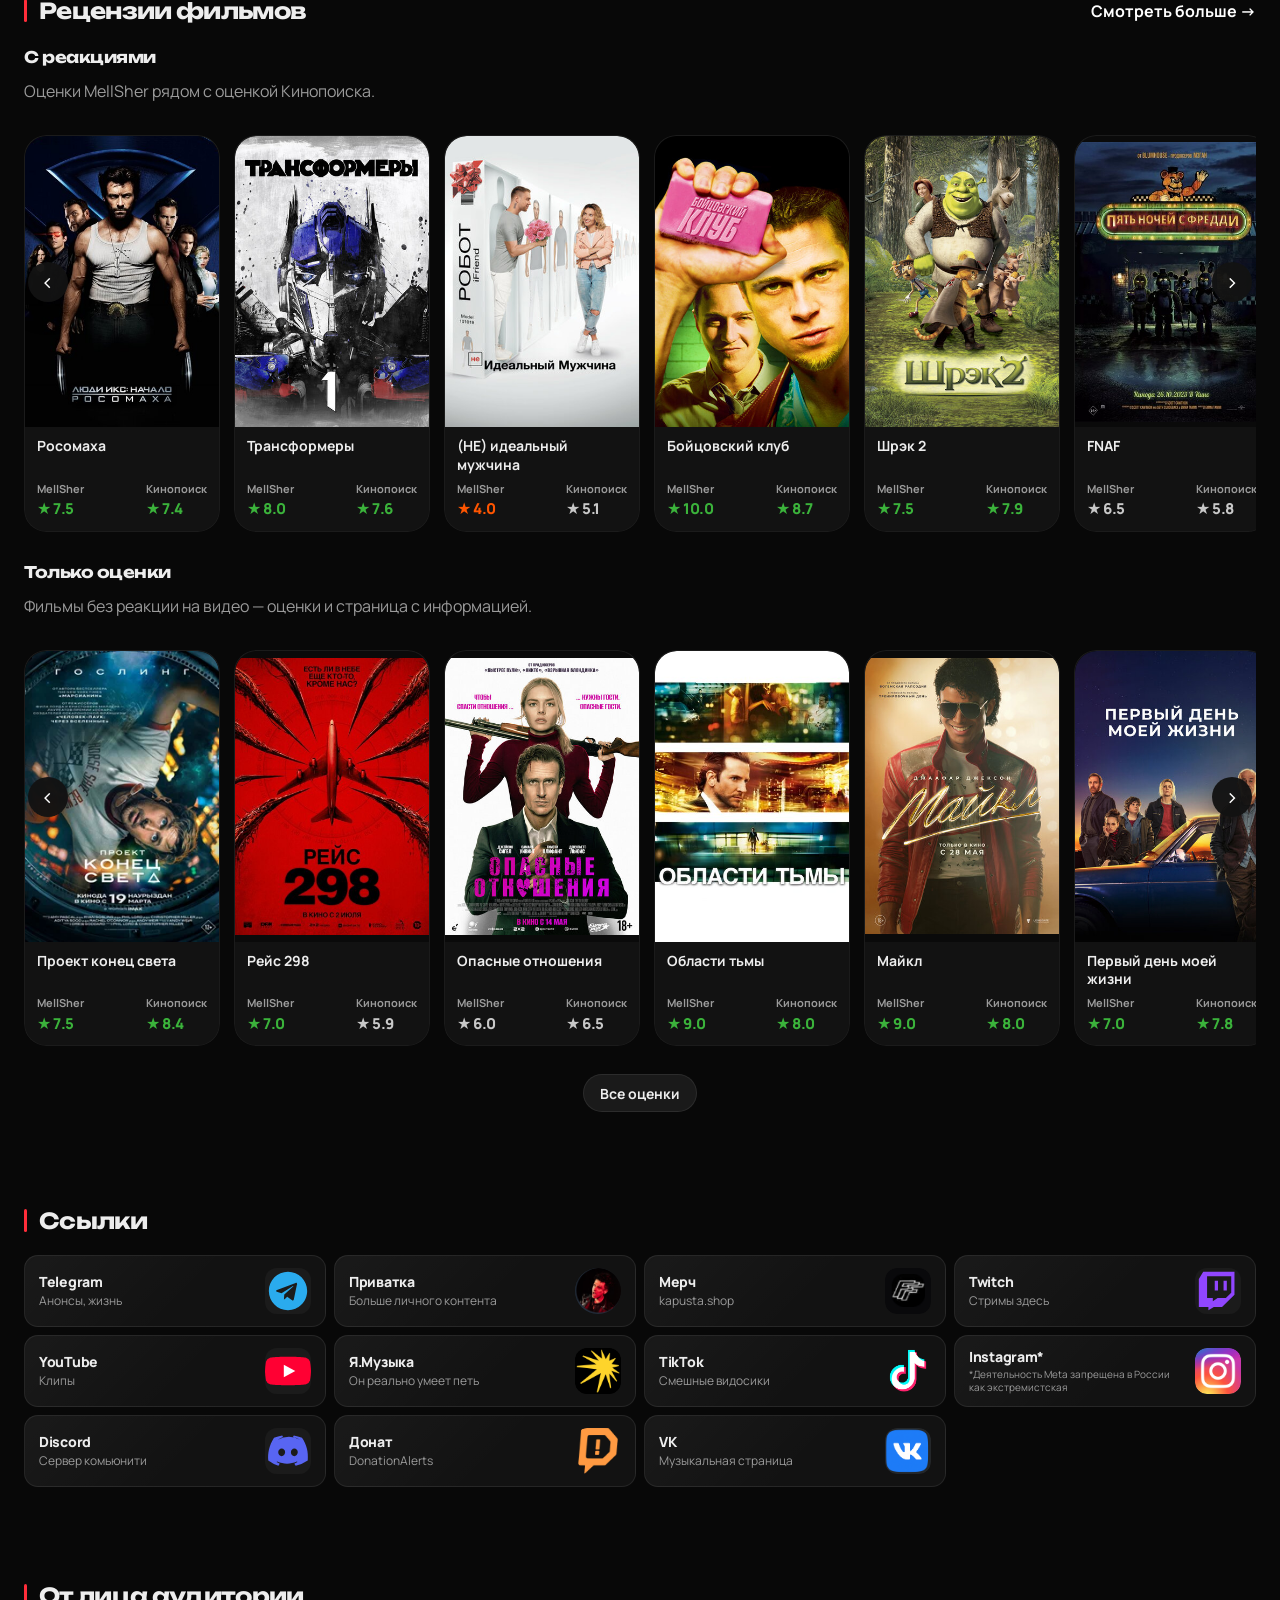
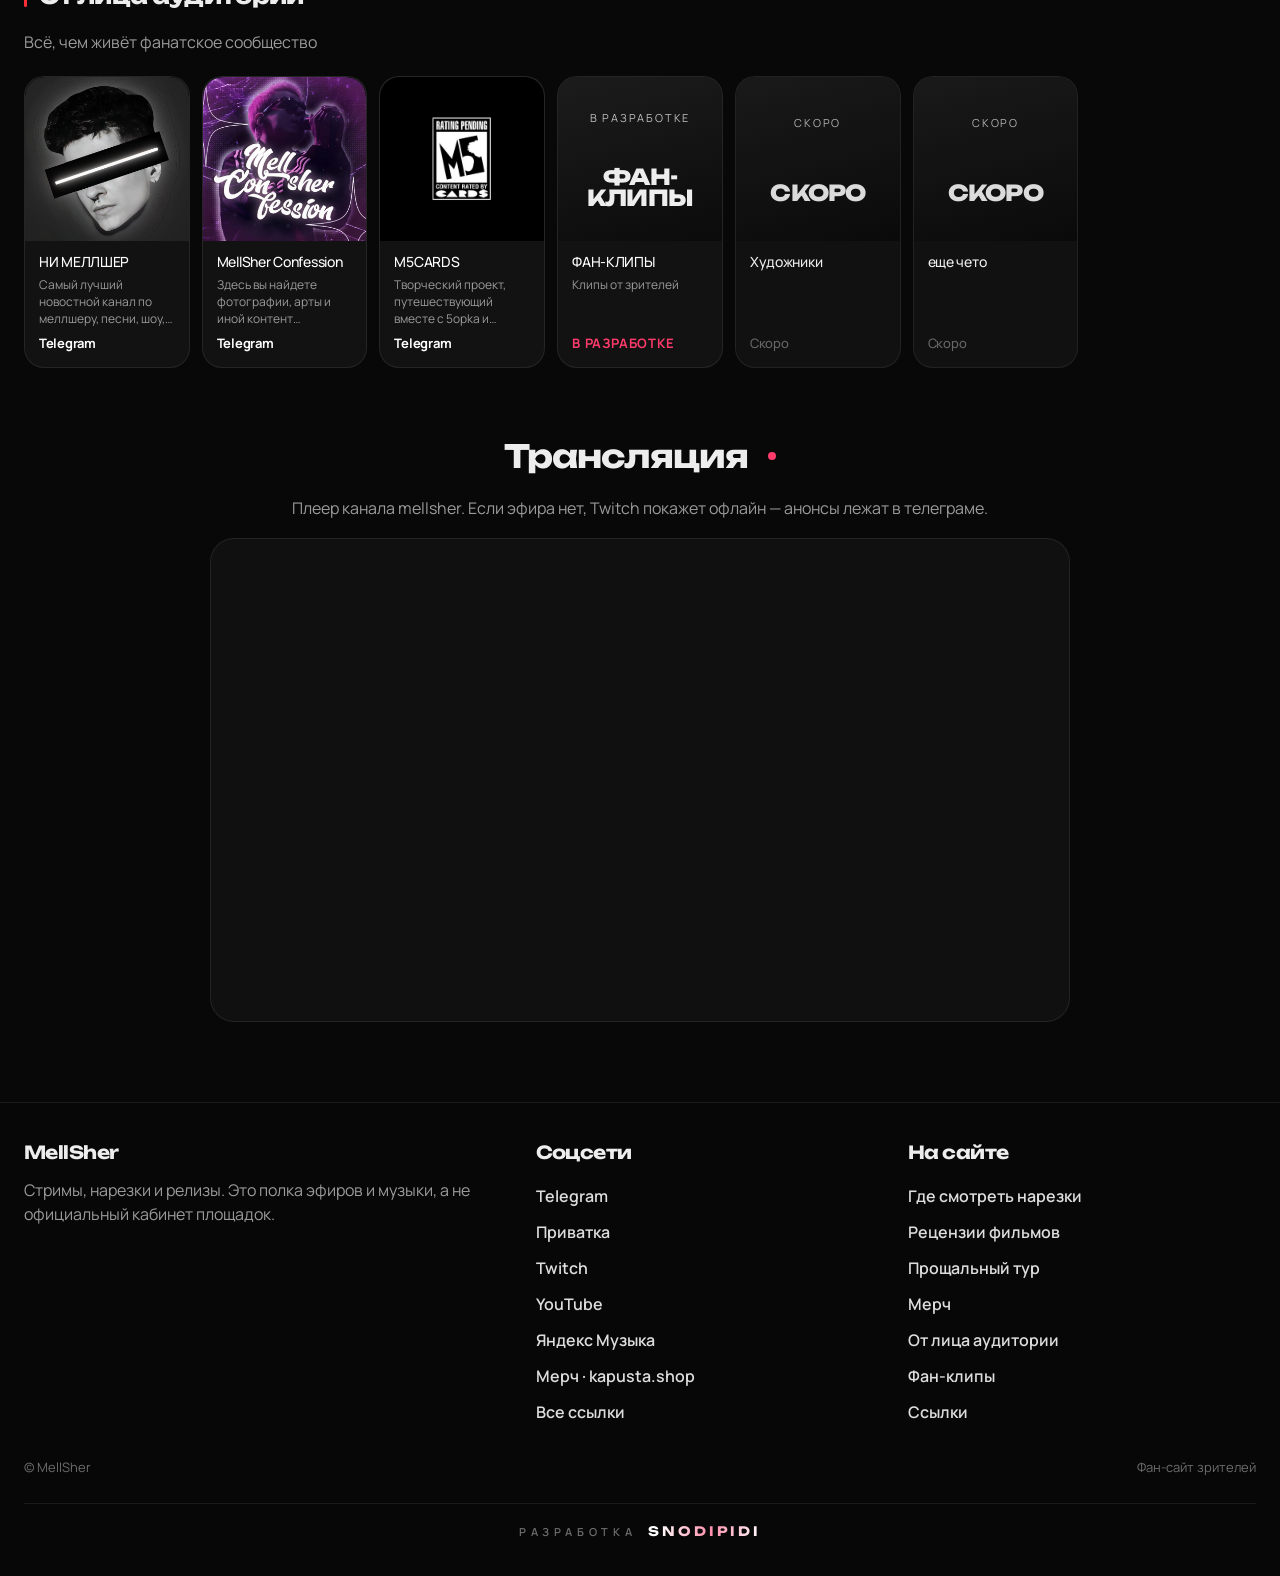
==== commit a956378b: "мелкие изменения" ====
--- a/index.html
+++ b/index.html
@@ -7,15 +7,15 @@
   <meta name="description" content="Фан-сайт MellSher: нарезки, реакции на ШГШ, релизы с 5opka и прощальный тур." />
   <meta name="theme-color" content="#080808" />
   <link rel="icon" href="favicon.svg" />
-  <link rel="stylesheet" href="css/styles.css?v=102" />
+  <link rel="stylesheet" href="css/styles.css?v=107" />
 </head>
 <body data-page="home">
   <div id="chrome-header"></div>
   <main id="page"></main>
   <div id="chrome-footer"></div>
   <noscript><p class="noscript">Включите JavaScript, чтобы открыть сайт.</p></noscript>
-  <script src="js/data.js?v=102"></script>
-  <script src="js/reactions.js?v=102"></script>
-  <script src="js/app.js?v=102"></script>
+  <script src="js/data.js?v=107"></script>
+  <script src="js/reactions.js?v=107"></script>
+  <script src="js/app.js?v=107"></script>
 </body>
 </html>
--- a/css/styles.css
+++ b/css/styles.css
@@ -2098,6 +2098,114 @@
 .page { padding: calc(var(--header) + 28px) 0 70px; }
 .page-title { font-size: clamp(32px, 5vw, 54px); margin: 0 0 8px; }
 .lede { color: var(--muted); max-width: 68ch; margin: 0 0 22px; }
+
+.audience-grid {
+  display: grid;
+  grid-template-columns: repeat(auto-fill, minmax(160px, 1fr));
+  gap: 12px;
+}
+.audience-item {
+  display: flex;
+  flex-direction: column;
+  height: 100%;
+  width: 100%;
+  margin: 0;
+  padding: 0;
+  background: #121212;
+  border: 1px solid var(--line);
+  border-radius: 20px;
+  overflow: hidden;
+  color: inherit;
+  text-align: left;
+  text-decoration: none;
+  font: inherit;
+  transition: border-color 0.15s ease, transform 0.15s ease;
+}
+a.audience-item:hover {
+  border-color: rgba(255, 255, 255, 0.18);
+  transform: translateY(-2px);
+}
+.audience-item.is-stub {
+  opacity: 0.92;
+  cursor: default;
+}
+.audience-photo {
+  position: relative;
+  aspect-ratio: 1;
+  background: #0a0a0a;
+  overflow: hidden;
+  border-radius: 20px 20px 0 0;
+  display: grid;
+  place-items: center;
+  gap: 8px;
+  text-align: center;
+}
+.audience-photo img {
+  width: 100%;
+  height: 100%;
+  object-fit: cover;
+  object-position: center;
+  display: block;
+  border-radius: inherit;
+}
+.audience-photo.is-logo {
+  background: #000;
+  padding: 18px;
+}
+.audience-photo.is-logo img {
+  object-fit: contain;
+  border-radius: 12px;
+}
+.audience-photo.stub-poster {
+  padding: 16px;
+  background: linear-gradient(165deg, #1c1c1c, #0b0b0b);
+}
+.audience-photo .poster-title {
+  font-size: 22px;
+}
+.audience-body {
+  display: flex;
+  flex-direction: column;
+  flex: 1;
+  gap: 6px;
+  padding: 12px 14px 14px;
+}
+.audience-body strong {
+  font-size: 14px;
+  font-weight: 500;
+  letter-spacing: -0.02em;
+  line-height: 1.3;
+  color: #fff;
+}
+.audience-body p {
+  margin: 0;
+  color: var(--muted);
+  font-size: 12px;
+  line-height: 1.4;
+  display: -webkit-box;
+  -webkit-line-clamp: 3;
+  -webkit-box-orient: vertical;
+  overflow: hidden;
+}
+.audience-action {
+  margin-top: auto;
+  color: #fff;
+  font-size: 13px;
+  font-weight: 700;
+  letter-spacing: -0.02em;
+}
+.audience-action.is-pink {
+  color: var(--pink);
+  text-transform: uppercase;
+  letter-spacing: 0.06em;
+}
+.audience-action.is-muted {
+  color: var(--faint);
+  font-weight: 500;
+}
+.fan-clips-grid {
+  margin-top: 8px;
+}
 .filters { display: flex; flex-wrap: wrap; gap: 8px; margin-bottom: 18px; }
 .chip {
   height: 36px;
@@ -2464,6 +2572,32 @@
     padding: 0 12px;
     font-size: 14px;
   }
+  .audience-grid {
+    display: grid;
+    grid-auto-flow: column;
+    grid-auto-columns: min(150px, 40vw);
+    grid-template-columns: none;
+    gap: 10px;
+    overflow-x: auto;
+    overflow-y: hidden;
+    padding: 0 0 8px;
+    scroll-snap-type: x mandatory;
+    scrollbar-width: none;
+    -webkit-overflow-scrolling: touch;
+  }
+  .audience-grid::-webkit-scrollbar { height: 0; }
+  .audience-grid .audience-item {
+    scroll-snap-align: start;
+    border-radius: 16px;
+  }
+  .audience-grid .audience-photo {
+    border-radius: 16px 16px 0 0;
+  }
+  .audience-body { padding: 8px 10px 10px; gap: 4px; }
+  .audience-body strong { font-size: 12px; }
+  .audience-body p { font-size: 11px; -webkit-line-clamp: 2; }
+  .audience-action { font-size: 12px; }
+  .audience-photo .poster-title { font-size: 16px; }
   .release-grid,
   .music-grid,
   .catalog {
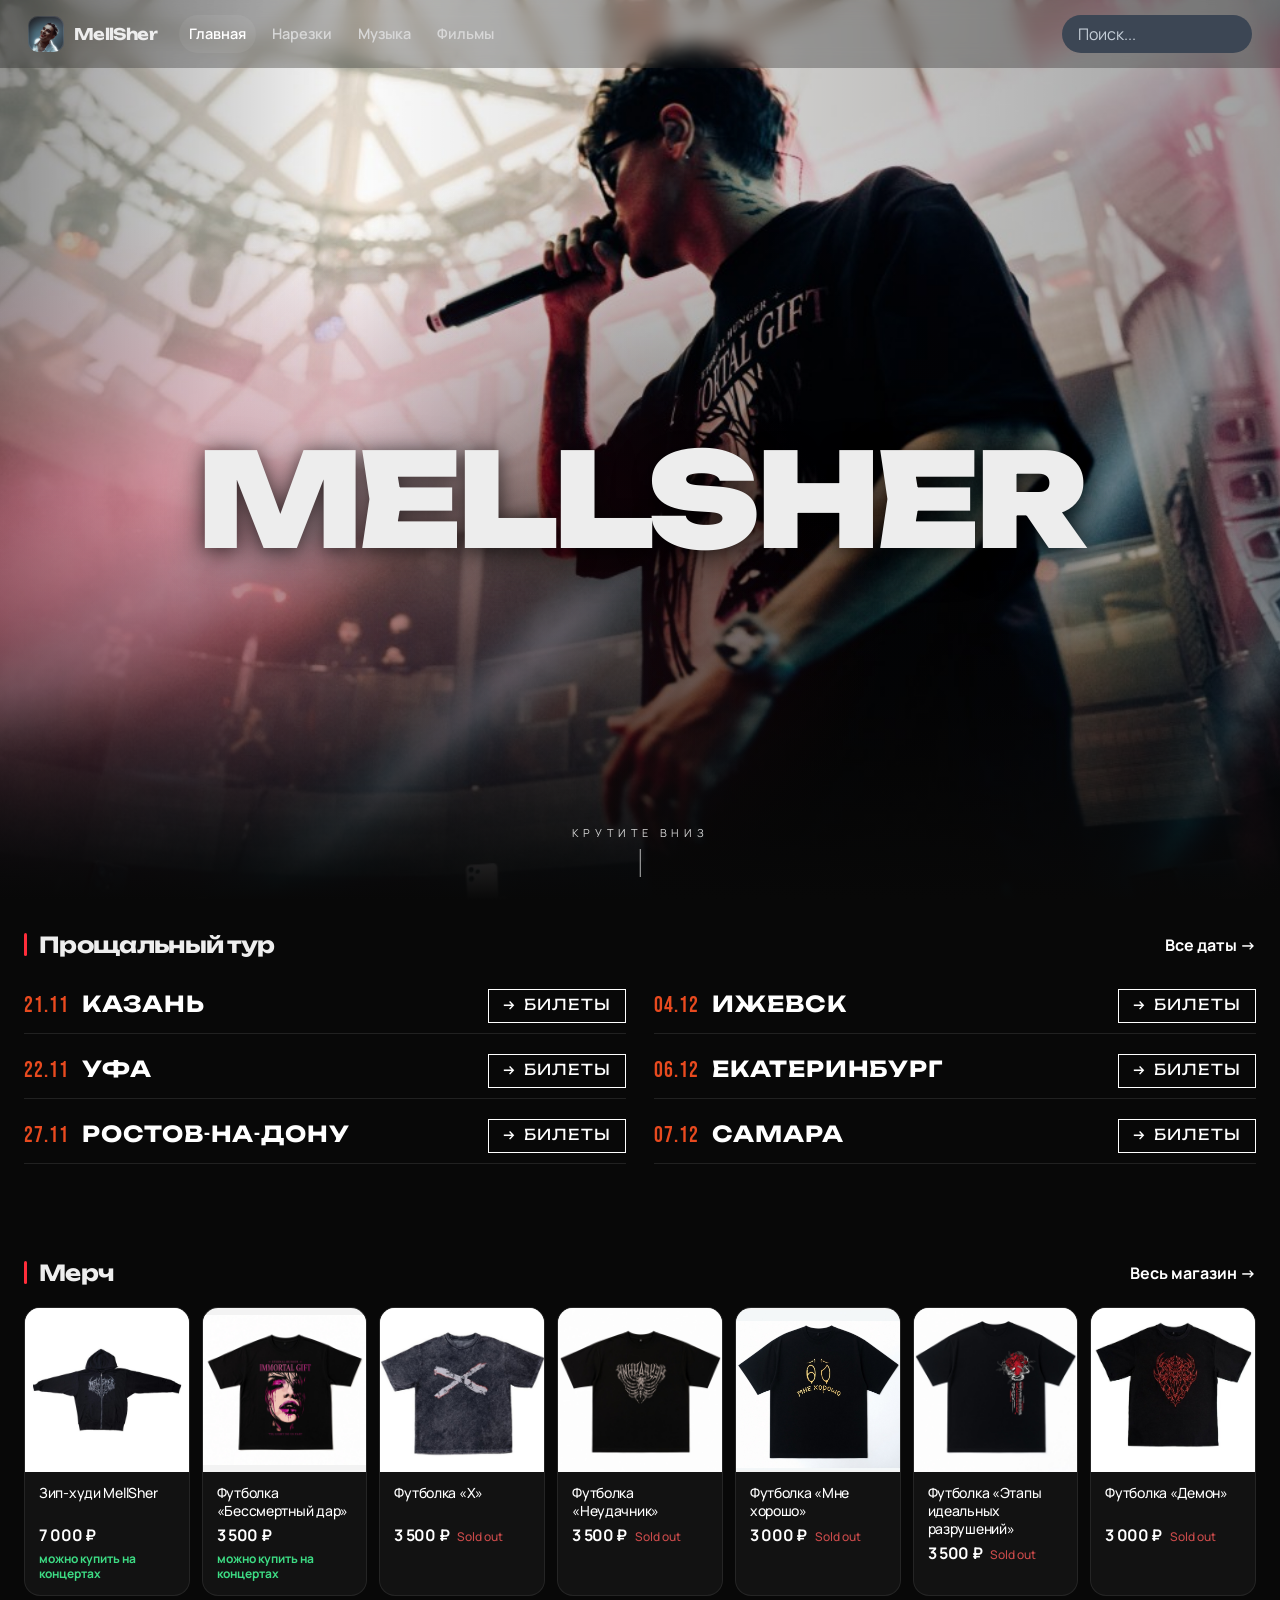
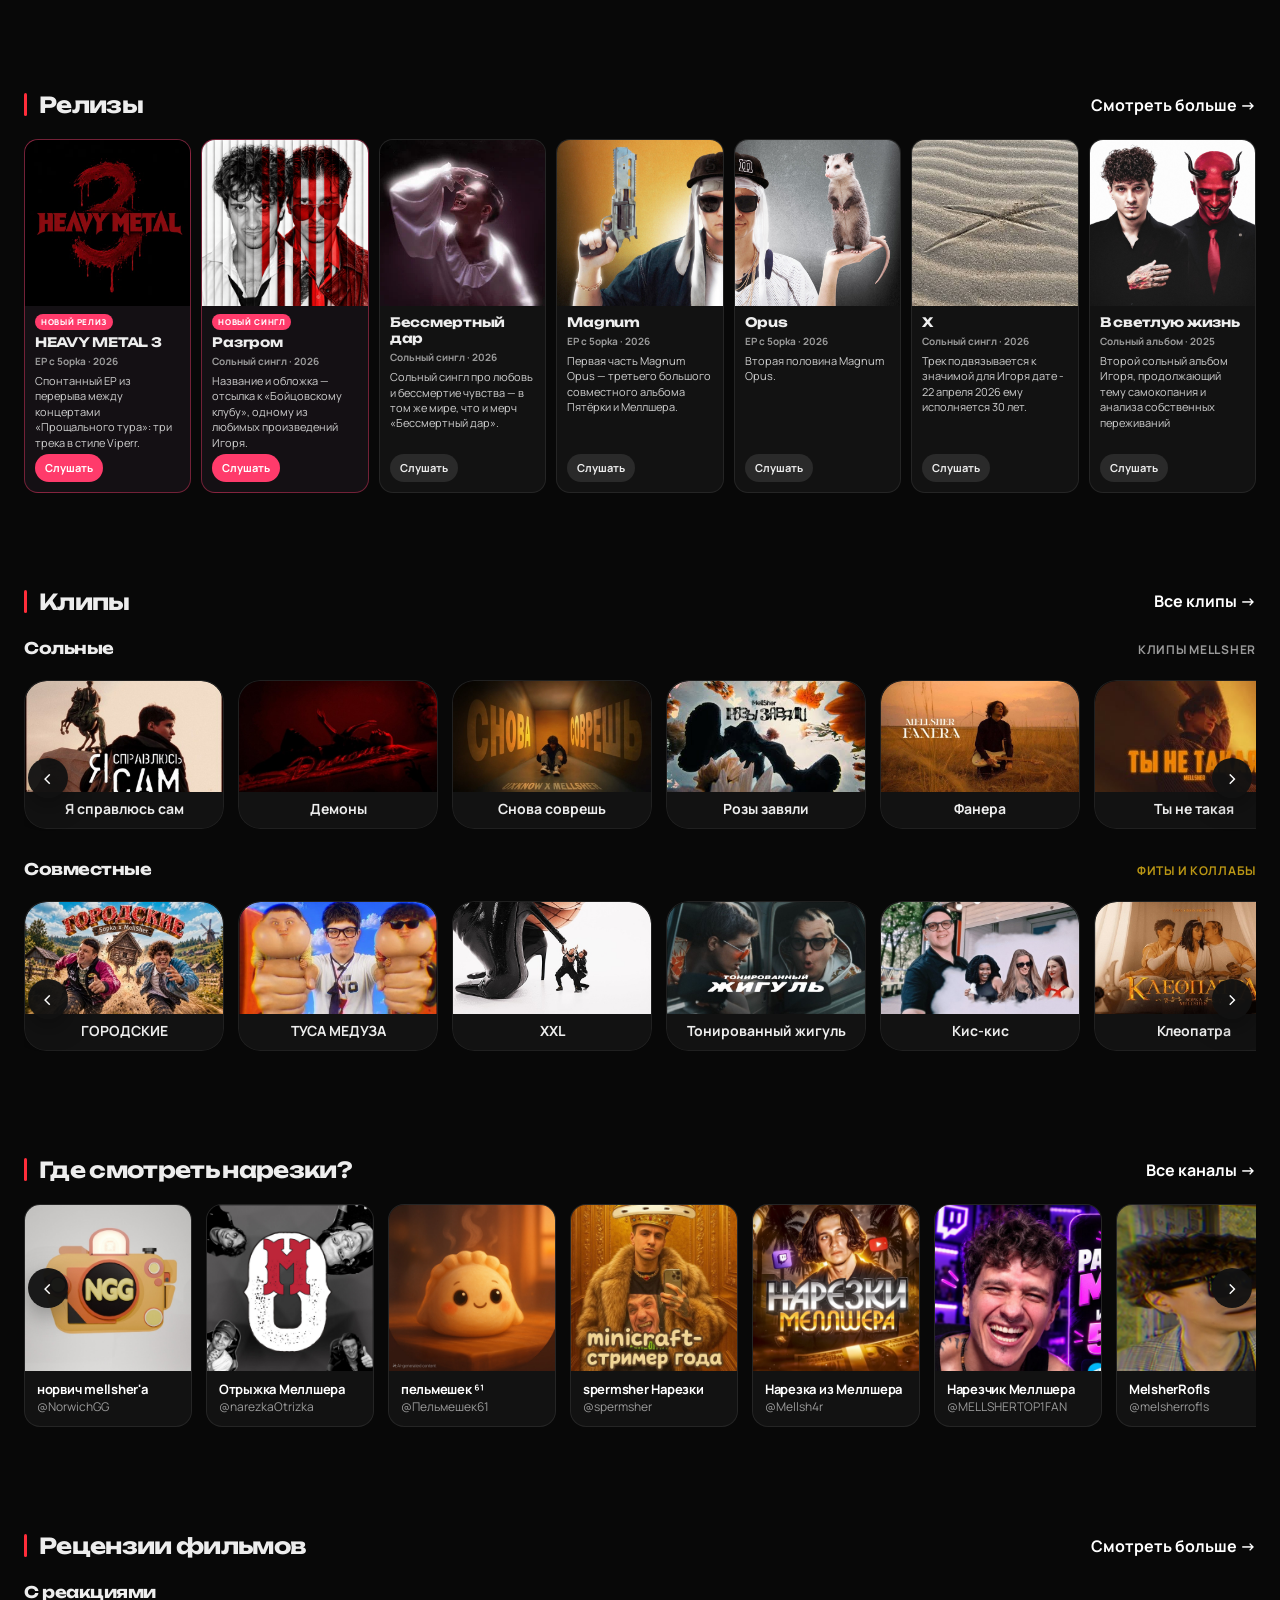
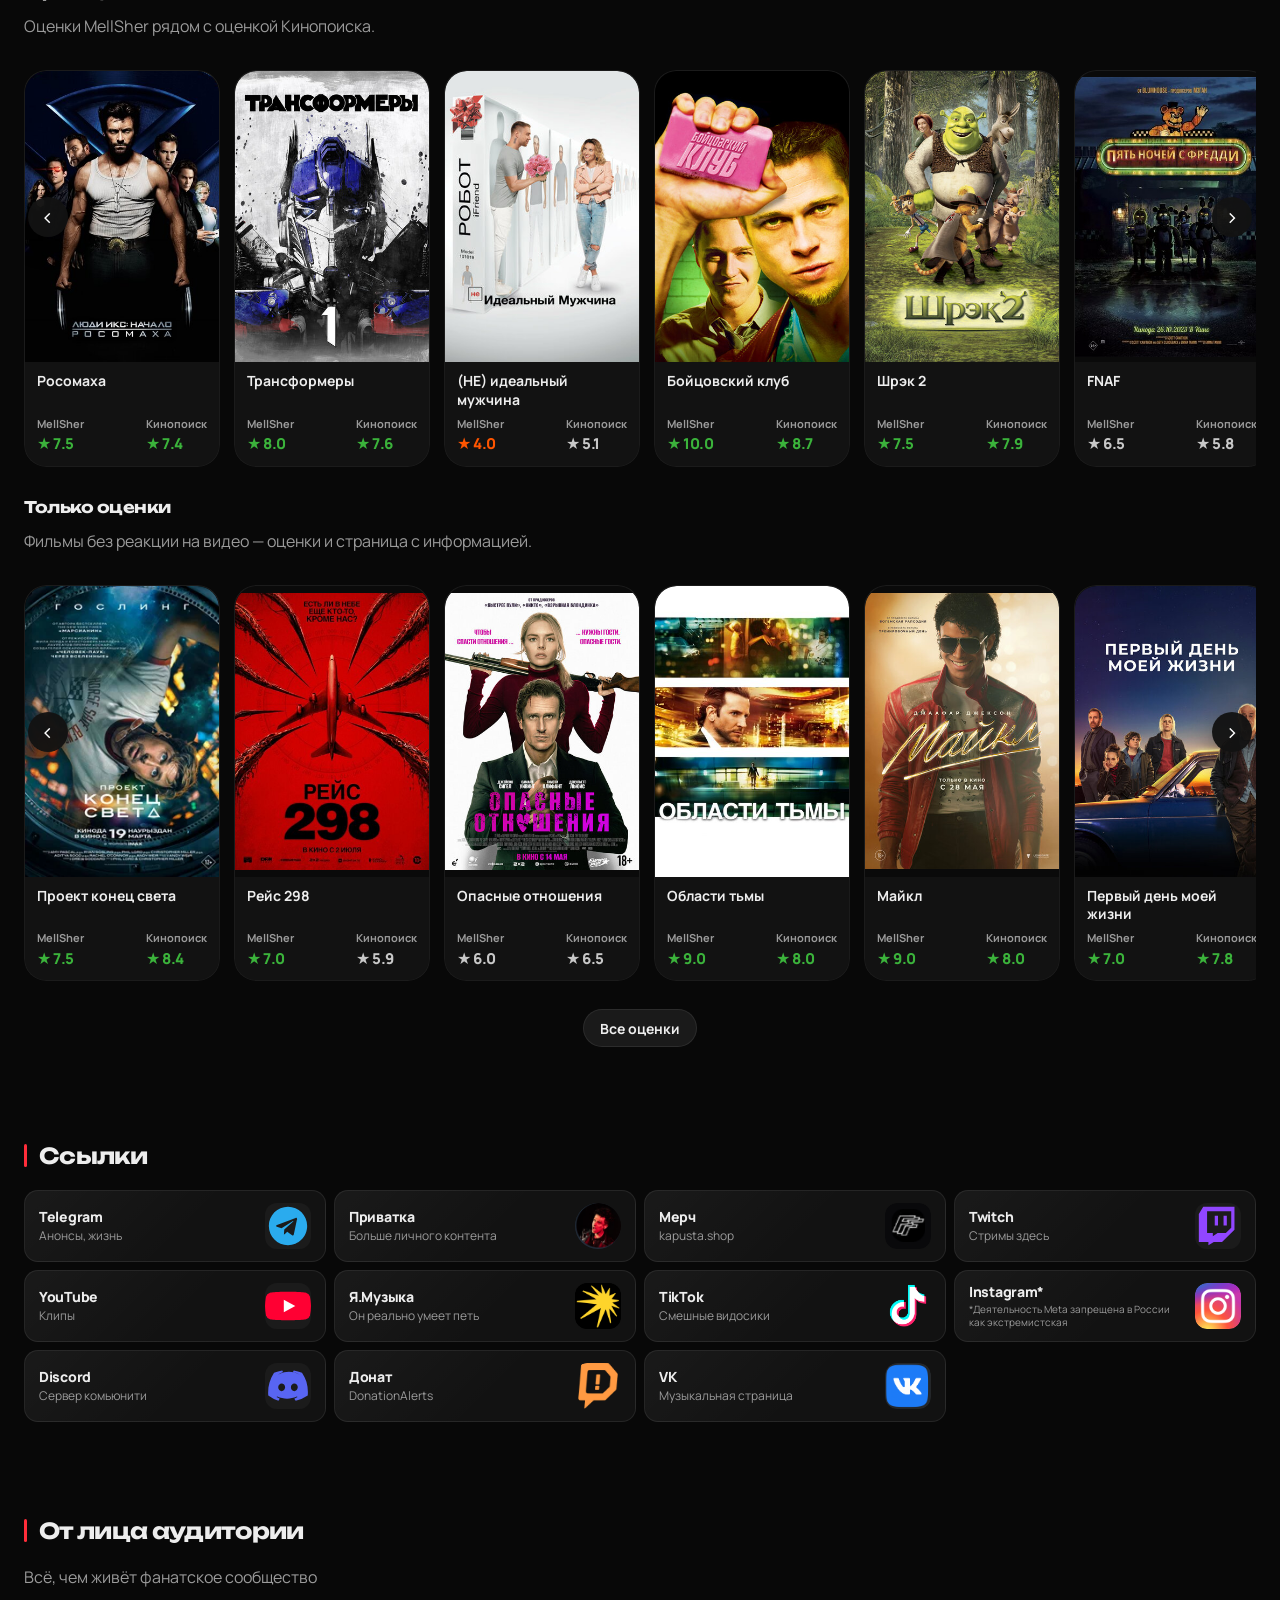
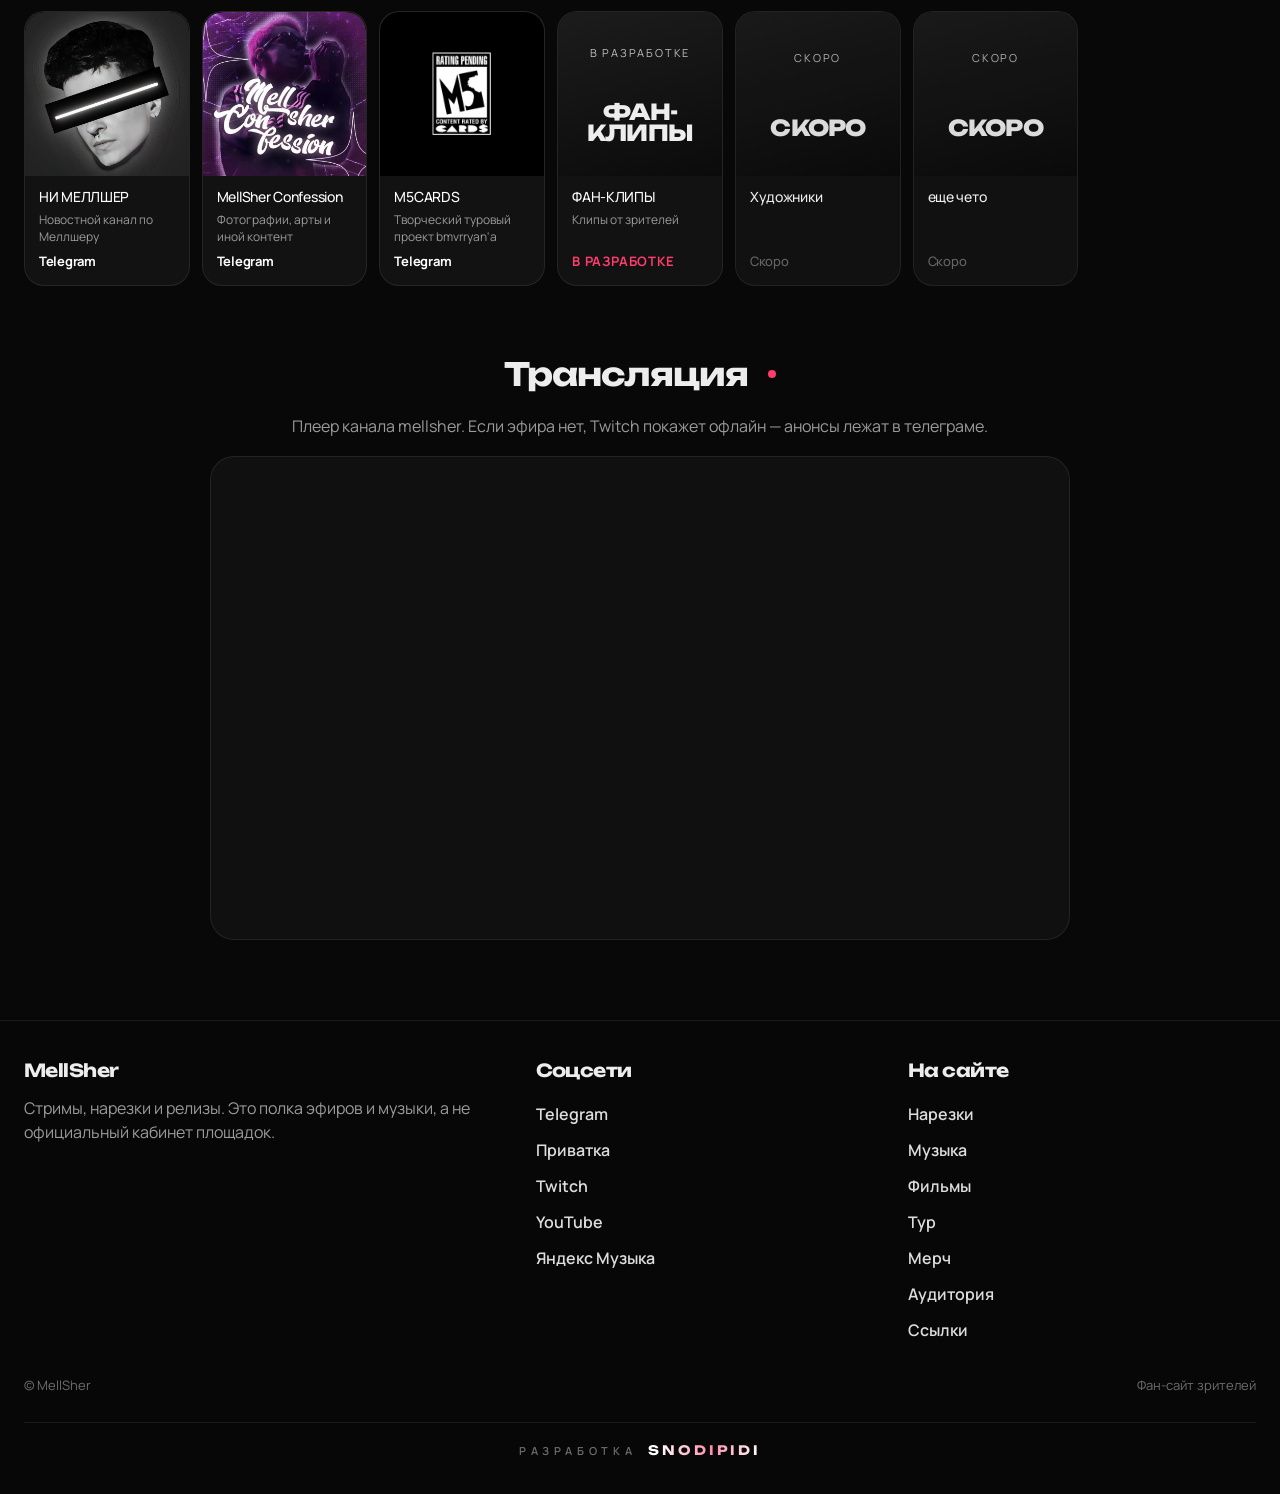
==== commit 92c602ca: "лишние города тура" ====
--- a/index.html
+++ b/index.html
@@ -7,15 +7,15 @@
   <meta name="description" content="Фан-сайт MellSher: нарезки, реакции на ШГШ, релизы с 5opka и прощальный тур." />
   <meta name="theme-color" content="#080808" />
   <link rel="icon" href="favicon.svg" />
-  <link rel="stylesheet" href="css/styles.css?v=107" />
+  <link rel="stylesheet" href="css/styles.css?v=109" />
 </head>
 <body data-page="home">
   <div id="chrome-header"></div>
   <main id="page"></main>
   <div id="chrome-footer"></div>
   <noscript><p class="noscript">Включите JavaScript, чтобы открыть сайт.</p></noscript>
-  <script src="js/data.js?v=107"></script>
-  <script src="js/reactions.js?v=107"></script>
-  <script src="js/app.js?v=107"></script>
+  <script src="js/data.js?v=109"></script>
+  <script src="js/reactions.js?v=109"></script>
+  <script src="js/app.js?v=109"></script>
 </body>
 </html>
--- a/css/styles.css
+++ b/css/styles.css
@@ -411,6 +411,8 @@
 .tour-row {
   display: grid;
   grid-template-columns: repeat(2, minmax(0, 1fr));
+  grid-template-rows: repeat(var(--tour-rows, 3), auto);
+  grid-auto-flow: column;
   gap: 10px 28px;
 }
 /* пасхалка-стикер временно выкл.
@@ -2554,6 +2556,8 @@
   .clip-card:not(.film-card) h3 { min-height: 0; }
   .tour-row {
     grid-template-columns: 1fr;
+    grid-template-rows: none;
+    grid-auto-flow: row;
     gap: 0;
   }
   /* пасхалка-стикер временно выкл.
